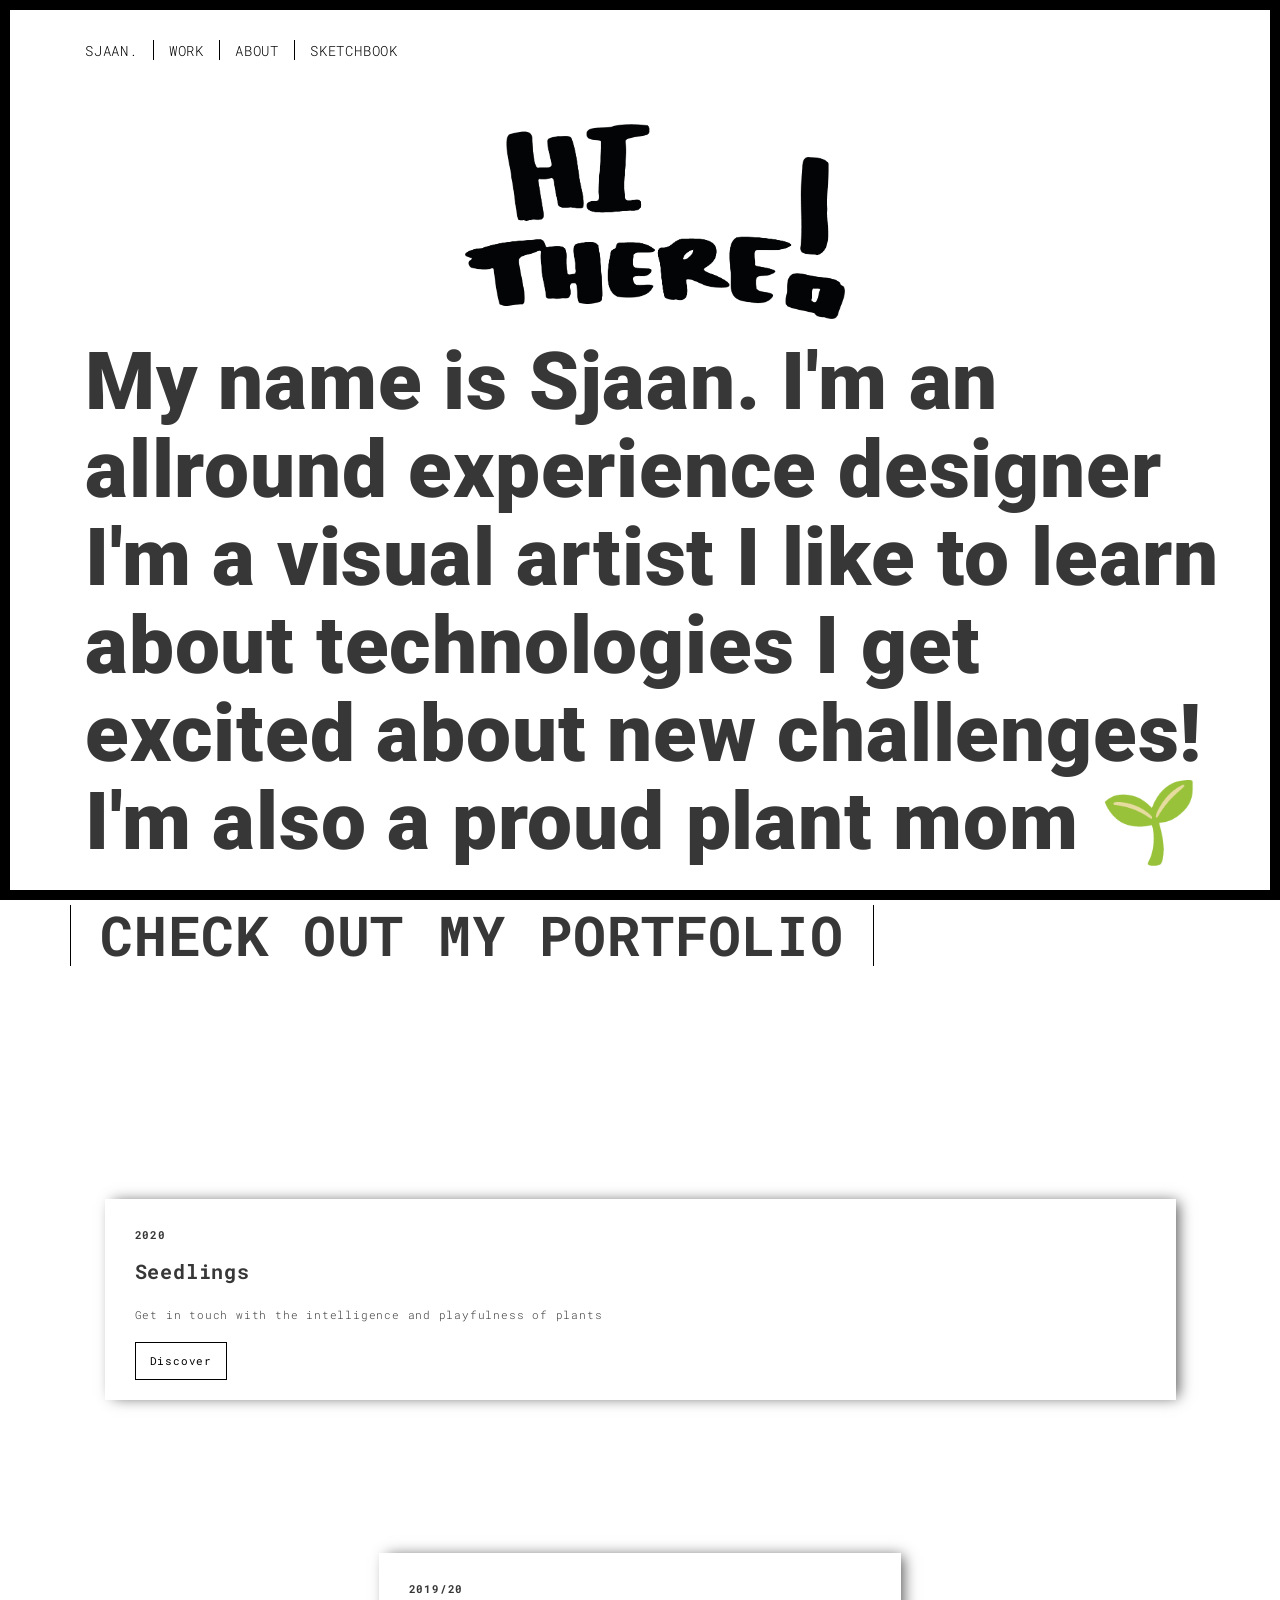
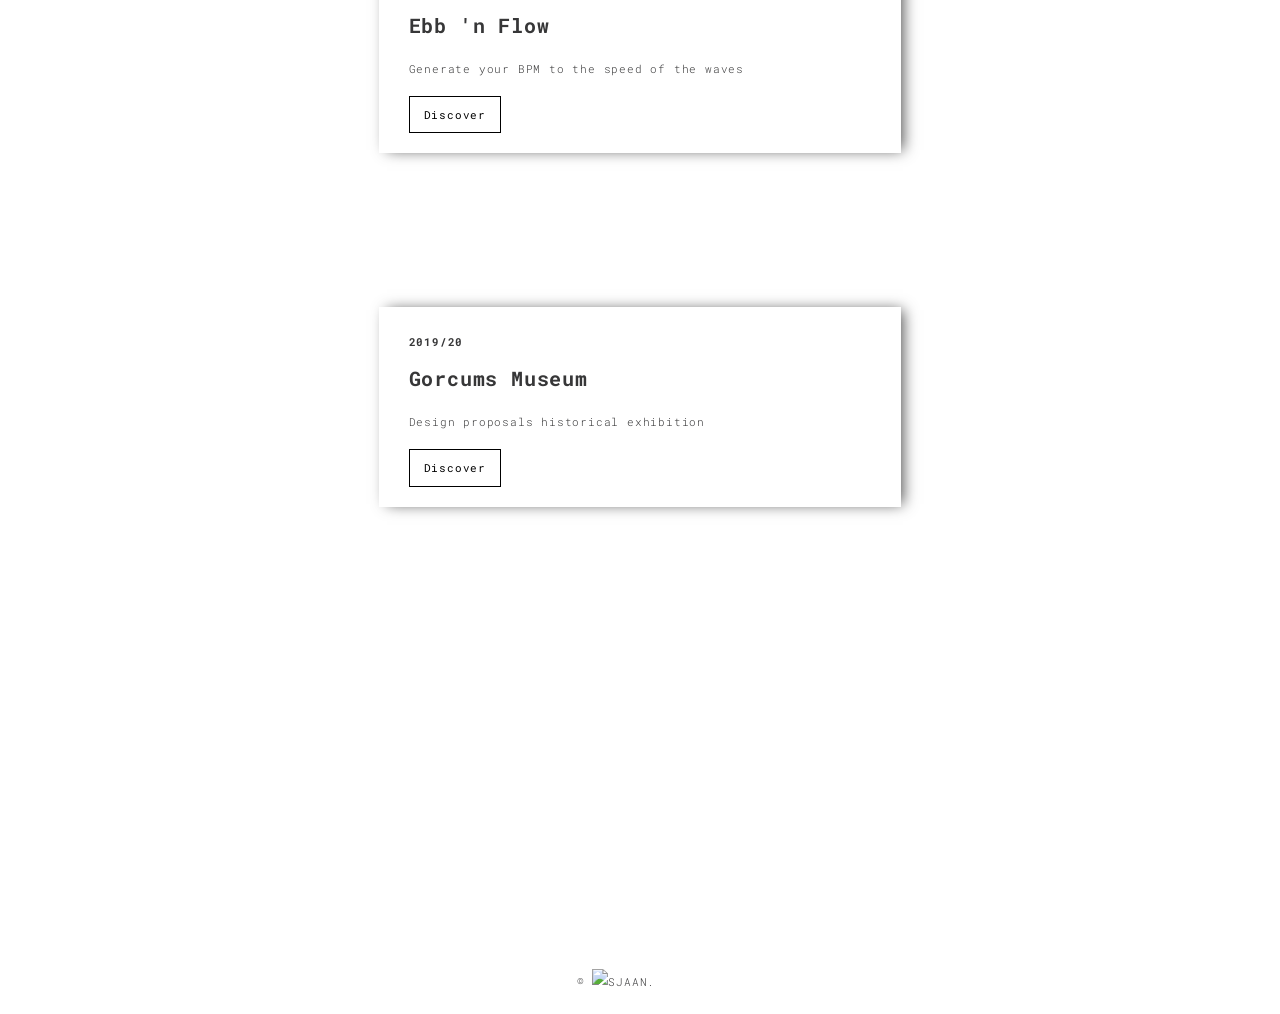
==== index.html @ c229ffd6 "commit summary" ====
<!--HI THERE!-->

<!DOCTYPE html>
<html lang="en">

<head>
  <meta charset="UTF-8">
  <meta title="SJAAN. - Digital experience design">
  <meta name="description" content="SJAAN. Digital experience designer.">
  <meta name="viewport" content="width=device-width, initial-scale=1.0">
  <meta name="google" content="notranslate" />
  <meta name="msapplication-tap-highlight" content="no">
  
  <!--FV ICON-->
  <link rel="apple-touch-icon" sizes="114x114" href="./assets/img/favicon.png">
  <link href="./assets/img/favicon.png" rel="icon">

  
  <title>&rarr; SJAAN.</title>   

  <!--CSS-->
  <link href="./css/main.css" rel="stylesheet">
  <link href="./css/xmodel.css" rel="stylesheet">

  <!-- js --> 
  <script src="./js/build/custom-element-polyfill.min.js"></script>
  <script src="./js/build/three.min.js"></script>
  <script src="./js/jsm/loaders/three-gltf-loader.min.js"></script>
  <script src="./js/build/model-element.min.js"></script>
</head>

<body>

<!--(B)ORDERRR -->
<div id="site-border-left"></div>
<div id="site-border-right"></div>
<div id="site-border-top"></div>
<div id="site-border-bottom"></div>
<!-- BORDER END -->


  <header>
    <!--NAVI-->
    <nav class="navbar navbar-fixed-top navbar-default">
      <div class="container">
          <!-- NAVBAR button collapsed voor mobile-->
          <button type="button" class="navbar-toggle collapsed" data-toggle="collapse" data-target="#navbar-collapse" aria-expanded="false">
            <span class="sr-only">Toggle navigation</span>
            <span class="icon-bar"></span>
            <span class="icon-bar"></span>
            <span class="icon-bar"></span>
            <span class="icon-bar"></span>
          </button>

        <div class="collapse navbar-collapse" id="navbar-collapse">          
          <ul class="nav navbar-nav">
            <!--LOGO/ INDEX-->
            <li><a href="./index.html" title="Home">SJAAN.</a></li>
            <!--PORTFOLIO-->
            <li><a href="./sjaansportfolio.html" title="Sjaans porfolio">WORK</a></li>
            <!--ABOUT-->
            <li><a href="./aboutsjaan.html" title="About Sjaan">ABOUT</a></li>
            <!--SKETCHBOOK-->
            <li><a href="./sjaanssketchbook.html" title="Sketchbook">SKETCHBOOK</a></li>
          </ul>
        </div> 
      </div>
    </nav>
  </header>

    <!-- hero container intro -->
  
      <div class="container">
        <div class="row">
          <div class="col-sm-12">
            <div class="text-content">
              <div class="container" style="padding-top:10%;">
                <!-- IMAGE HEADER -->
                <div class="col-centered col-xs-4">
                  <div class="row">
                    <img src="./assets/img/HiThere.png" title="Hi There!" class="img-responsive">
                  </div>
                </div>
                <!-- END IMAGE HEADER -->
                
                <!-- xmodel -->
                <div class="test">
                  <div class="model">
                      <div class="model-wrap" style="animation: 20s spin-xz ease-in infinite">
                          <x-model src="./assets/models/sjaan_model.glb" style="animation: 20s spin-xz ease-in infinite "></x-model>
                      </div>
                  </div>
                </div>
                <!--Einde xmodel-->
              </div>
            </div>
          </div>
        </div>
      </div>
    

  <!-- TEXT ANIMATION-->
  <div class="hero-full-container-2 background-image-container black-text-container">
    <div class="container">
      <div class="row">
        <div class="col-sm-12">
          <div class="text-content">
            <div class="container">
              <h1 class="text-size">
                <span id="typed-strings" class="screen-size">
                  <span>My name is Sjaan. </span>
                  <span>I'm an allround experience designer </span>
                  <span>I'm a visual artist </span>
                  <span>I like to learn about technologies </span>
                  <span>I get excited about new challenges! </span>
                  <span>I'm also a proud plant mom &#127793; </span>
                </span>
                <span id="typed"></span>
              </h1>
            </div>
          </div>
        </div>
      </div>
    </div>
  </div>
  <!--END TXT ANIMATION-->

  <!-- TEXT -->
  <div class="container">
    <div class="row">
      <div class="col-sm-12 col-centered">
        <h2 style="font-size: 5em;">
            CHECK OUT MY PORTFOLIO
        </h2>
    </div>
  </div>
  </div>
  <!-- END TEXT -->
  
  <!-- PREVIEW WORKS -->
  <div class="section-container">
      <div class="carousel-inner">
        <div class="item active">
            <div class="row">

              <!-- SEEDLINGS -->
              <div class="col-lg-12 col-centered" >
                <div>
                <a href="./Seedlings.html" class="black-image-project-hover">
                     <!-- VIDEO -->
                     <video class="img-responsive" autoplay loop muted>
                      <source src="./assets/work/Seedlings/blooms.webm" type="video/webm">
                    </video>
                  
                  <!--<img src="./assets/work/Seedlings/blooms_1.gif" alt="Image" class="img-responsive">-->
                </a>
                </div>
                <div class="card-container-dropshadow">
                  <h4>2020</h4>
                  <h3>Seedlings</h3>
                  <p>Get in touch with the intelligence and playfulness of plants</p>
                  <a href="./Seedlings.html" class="btn btn-default">Discover</a>
                </div>
              </div> 

              <!--Ebb n flow -->
              <div class="col-sm-6 col-centered">
                <a href="./EbbnFlow.html" class="black-image-project-hover">
                    <!-- VIDEO -->
                    <video alt="Image" class="img-responsive" autoplay loop muted>
                      <source src="./assets/work/Ebb 'n Flow /Waveslogootje_3.webm" type="video/webm">
                    
                      :'(
                    </video> 
                  
                  <!--<img src="./assets/work/Ebb 'n Flow /Waveslogootje_3_1.gif" alt="Image" class="img-responsive">-->
                </a>
                <div class="card-container-dropshadow">
                  <h4>2019/20</h4>
                  <h3>Ebb 'n Flow</h3>
                  <p>Generate your BPM to the speed of the waves</p>
                  <a href="./EbbnFlow.html" class="btn btn-default">Discover</a>
                </div>      
              </div>


              <!-- Gorcums museum -->
              <div class="col-sm-6 col-centered">
                <a href="./Gorcums Museum.html" class="black-image-project-hover">
                  <!-- VIDEO -->
                  <video class="img-responsive" autoplay loop muted>
                    <source src="./assets/work/Gorcums museum /GB-_1 kopie.webm" type="video/webm">
                  
                    :'(
                  </video> 
                  
                 <!-- <img src="./assets/work/Gorcums museum /museum animatie.gif" alt="Image" class="img-responsive">-->
                </a>
                <div class="card-container-dropshadow">
                  <h4>2019/20</h4>
                  <h3>Gorcums Museum</h3>
                  <p>Design proposals historical exhibition</p>
                  <a href="./Gorcums Museum.html" class="btn btn-default">Discover</a>
                </div>
              </div>



            </div>
            </div>
      </div>
  </div>
  <!---->

<!-- XMODEL ->
<div class="container">

    <div class="col-centered">
      <div class="test--2">
      
        <x-model class="model model--medium" src="./models/atom arraytje.glb" style="animation: 5s spin-x linear infinite">
        </x-model>
        
    </div>
    </div>
  
</div>
 END XMODEL-->

  <!-- XMODEL -->
  <div class="hero-full-container-2 background-image-container black-text-container">
    <div class="container">
      <div class="row">
        <div class="col-sm-12">
          <div class="text-content">
            <div class="container">
              <x-model class="model model--medium" src="./models/atom arraytje.glb" style="animation: 5s spin-x linear infinite">
              </x-model>
            </div>
          </div>
        </div>
      </div>
    </div>
  </div>
  <!--END XMODEL -->


<!--FOOTR-->
<footer class="text-center" style="padding-top: 7vh;">
  
    <div class="footerSection">
      <div id="footerImage">©
        <img width="15%" src="./assets/images/SJAAN02.png" title="SJAAN.">
        <video class="video-footer-xs" id="vid" muted loop autoplay>
          <source src="./assets/vids/kielekiele_kl_Footer.webm" type="video/webm">
        </video> 
      </div>
    </div>
    

  
</footer>
<!-- END FOOTER-->

<!-- ADDITIONAL SCRIPTS -->    
  <!--txt animation script-->
    <script>
      document.addEventListener("DOMContentLoaded", function (event) {
        type();
        movingBackgroundImage();
      });
    </script>
  <!---->

  <!-- Video Autoplay on any browser script-->
    <script>
      document.getElementById('vid').play();
    </script>
  <!---->

  </body>
</html>
---- css/main.css ----
@import url(https://fonts.googleapis.com/css?family=Roboto:900|Roboto+Mono:300,400,700);
@import url(https://maxcdn.bootstrapcdn.com/font-awesome/4.7.0/css/font-awesome.min.css);

/*!
 * Bootstrap v3.3.7 (http://getbootstrap.com)
 * Copyright 2011-2016 Twitter, Inc.
 * Licensed under MIT (https://github.com/twbs/bootstrap/blob/master/LICENSE)
 */


/*! normalize.css v3.0.3 | MIT License | github.com/necolas/normalize.css */

html {
	font-family: sans-serif;
	-ms-text-size-adjust: 100%;
	-webkit-text-size-adjust: 100%;
	cursor: auto;
}

body {
	margin: 0;
	-webkit-tap-highlight-color: rgba(0,0,0,0);
}

article,
aside,
details,
figcaption,
figure,
footer,
header,
hgroup,
main,
menu,
nav,
section,
summary {
	display: block
}

audio,
canvas,
progress,
video {

    display: inline-block;
    margin:0;
    padding:0;    
    font-size: 0;
}

audio:not([controls]) {
	display: none;
	height: 0
}

[hidden],
template {
	display: none
}

a {
	background-color: transparent
}

a:active,
a:hover {
	outline: 0
}

abbr[title] {
	border-bottom: 1px dotted
}

b,
strong {
	font-weight: 700
}

dfn {
	font-style: italic
}

h1 {
	font-size: 2em;
	margin: .67em 0
}

mark {
	background: #ff0;
	color: #000
}

small {
	font-size: 80%
}

sub,
sup {
	font-size: 75%;
	line-height: 0;
	position: relative;
	vertical-align: baseline
}

sup {
	top: -.5em
}

sub {
	bottom: -.25em
}

img {
	border: 0
}

svg:not(:root) {
	overflow: hidden
}

figure {
	margin: 1em 40px
}

hr {
	box-sizing: content-box;
	height: 0
}

pre {
	overflow: auto
}

code,
kbd,
pre,
samp {
	font-family: monospace, monospace;
	font-size: 1em
}

button,
input,
optgroup,
select,
textarea {
	color: inherit;
	font: inherit;
	margin: 0
}

button {
	overflow: visible
}

button,
select {
	text-transform: none
}

button,
html input[type="button"],
input[type="reset"],
input[type="submit"] {
	-webkit-appearance: button;
	appearance: button;
	cursor: pointer;
}

button[disabled],
html input[disabled] {
	cursor: pointer;
}

button::-moz-focus-inner,
input::-moz-focus-inner {
	border: 0;
	padding: 0
}

input {
	line-height: normal
}

input[type=checkbox],
input[type=radio] {
	box-sizing: border-box;
	padding: 0
}

input[type=number]::-webkit-inner-spin-button,
input[type=number]::-webkit-outer-spin-button {
	height: auto
}

input[type=search] {
	-webkit-appearance: textfield;
	appearance: button;
	box-sizing: content-box
}

input[type=search]::-webkit-search-cancel-button,
input[type=search]::-webkit-search-decoration {
	-webkit-appearance: none
}

fieldset {
	border: 1px solid silver;
	margin: 0 2px;
	padding: .35em .625em .75em
}

textarea {
	overflow: auto
}

optgroup {
	font-weight: 700
}

table {
	border-collapse: collapse;
	border-spacing: 0
}

td,
th {
	padding: 0
}


/*! Source: https://github.com/h5bp/html5-boilerplate/blob/master/src/css/main.css */

@media print {
	*,
	:after,
	:before {
		background: transparent!important;
		color: #000!important;
		box-shadow: none!important;
		text-shadow: none!important
	}
	a,
	a:visited {
		text-decoration: underline
	}
	a[href]:after {
		content: " (" attr(href) ")"
	}
	abbr[title]:after {
		content: " (" attr(title) ")"
	}
	a[href^="#"]:after,
	a[href^="javascript:"]:after {
		content: ""
	}
	blockquote,
	pre {
		border: 1px solid #999;
		page-break-inside: avoid
	}
	thead {
		display: table-header-group
	}
	img,
	tr {
		page-break-inside: avoid
	}
	img {
		max-width: 100%!important
	}
	h2,
	h3,
	p {
		orphans: 3;
		widows: 3;
	}
	h2,
	h3 {
		page-break-after: avoid;
	}
	.navbar {
		display: none
	}
	.btn>.caret,
	.dropup>.btn>.caret {
		border-top-color: #000!important
	}
	.label {
		border: 1px solid #000
	}
	.table {
		border-collapse: collapse!important
	}
	.table td,
	.table th {
		background-color: #fff!important
	}
	.table-bordered td,
	.table-bordered th {
		border: 1px solid #ddd!important
	}
}

*,
:after,
:before {
	-webkit-box-sizing: border-box;
	-moz-box-sizing: border-box;
	box-sizing: border-box
}

html {
	font-size: 10px;
	-webkit-tap-highlight-color: transparent
}

body {
	font-family: Roboto Mono, Helvetica, Arial, sans-serif;
	font-size: 11px;
	line-height: 1.78;
	color: #373738;
	background-color: #fff;
}

button,
input,
select,
textarea {
	font-family: inherit;
	font-size: inherit;
	line-height: inherit
}

a {
	color: #001aff;
	text-decoration: none
}

a:focus,
a:hover {
	color: #0012b3;
	text-decoration: underline
}

a:focus {
	outline: 5px auto -webkit-focus-ring-color;
	outline-offset: -2px
}

figure {
	margin: 0
}

img {
	vertical-align: middle
}

.img-responsive {
	display: block;
	max-width: 100%;
	height: auto
}

.img-rounded {
	border-radius: 0
}

.img-thumbnail {
	padding: 4px;
	line-height: 1.78;
	background-color: #fff;
	border: 1px solid #ddd;
	border-radius: 0;
	-webkit-transition: all .2s ease-in-out;
	-o-transition: all .2s ease-in-out;
	transition: all .2s ease-in-out;
	display: inline-block;
	max-width: 100%;
	height: auto
}

.img-circle {
	border-radius: 50%
}

hr {
	margin-top: 19px;
	margin-bottom: 19px;
	border: 0;
	border-top: 1px solid #eee
}

.sr-only {
	position: absolute;
	width: 1px;
	height: 1px;
	margin: -1px;
	padding: 0;
	overflow: hidden;
	clip: rect(0, 0, 0, 0);
	border: 0
}

.sr-only-focusable:active,
.sr-only-focusable:focus {
	position: static;
	width: auto;
	height: auto;
	margin: 0;
	overflow: visible;
	clip: auto
}

[role=button] {
	cursor: pointer;
}

.h1,
.h2,
.h3,
.h4,
.h5,
.h6,
h1,
h2,
h3,
h4,
h5,
h6 {
	font-family: Roboto Mono, Helvetica, Arial, sans-serif;
	font-weight: 700;
	line-height: 1.1;
	color: #373738
}

.h1 .small,
.h1 small,
.h2 .small,
.h2 small,
.h3 .small,
.h3 small,
.h4 .small,
.h4 small,
.h5 .small,
.h5 small,
.h6 .small,
.h6 small,
h1 .small,
h1 small,
h2 .small,
h2 small,
h3 .small,
h3 small,
h4 .small,
h4 small,
h5 .small,
h5 small,
h6 .small,
h6 small {
	font-weight: 400;
	line-height: 1;
	color: #777
}

.h1,
.h2,
.h3,
h1,
h2,
h3 {
	margin-top: 19px;
	margin-bottom: 9.5px
}

.h1 .small,
.h1 small,
.h2 .small,
.h2 small,
.h3 .small,
.h3 small,
h1 .small,
h1 small,
h2 .small,
h2 small,
h3 .small,
h3 small {
	font-size: 65%
}

.h4,
.h5,
.h6,
h4,
h5,
h6 {
	margin-top: 9.5px;
	margin-bottom: 9.5px
}

.h4 .small,
.h4 small,
.h5 .small,
.h5 small,
.h6 .small,
.h6 small,
h4 .small,
h4 small,
h5 .small,
h5 small,
h6 .small,
h6 small {
	font-size: 75%
}

.h1,
.text-size {
	font-size: 80px
	
}

@media screen and (min-width: 601px) {
	.text-size {
	  font-size: 80px;
	}
  }
  
@media screen and (max-width: 600px) {
	.text-size{
	  font-size: 40px;
	}
  }

.h2,
h2 {
	font-size: 30px
}

.h3,
h3 {
	font-size: 20px
}

.h4,
.h5,
h4,
h5 {
	font-size: 11px
}

.h6,
h6 {
	font-size: 10px
}

p {
	margin: 0 0 9.5px
}

.lead {
	margin-bottom: 19px;
	font-size: 12px;
	font-weight: 300;
	line-height: 1.4
}

@media (min-width:768px) {
	.lead {
		font-size: 16.5px
	}
}

.small,
small {
	font-size: 90%
}

.mark,
mark {
	background-color: #fcf8e3;
	padding: .2em
}

.text-left {
	text-align: left
}

.text-right {
	text-align: right
}

.text-center {
	text-align: center
}

.text-justify {
	text-align: justify
}

.text-nowrap {
	white-space: nowrap
}

.text-lowercase {
	text-transform: lowercase
}

.initialism,
.text-uppercase {
	text-transform: uppercase
}

.text-capitalize {
	text-transform: capitalize
}

.text-muted {
	color: #777
}

.text-primary {
	color: #001aff
}

a.text-primary:focus,
a.text-primary:hover {
	color: #0015cc
}

.text-success {
	color: #fff
}

a.text-success:focus,
a.text-success:hover {
	color: #e6e6e6
}

.text-info {
	color: #31708f
}

a.text-info:focus,
a.text-info:hover {
	color: #245269
}

.text-warning {
	color: #8a6d3b
}

a.text-warning:focus,
a.text-warning:hover {
	color: #66512c
}

.text-danger {
	color: #fff
}

a.text-danger:focus,
a.text-danger:hover {
	color: #e6e6e6
}

.bg-primary {
	color: #fff;
	background-color: #001aff
}

a.bg-primary:focus,
a.bg-primary:hover {
	background-color: #0015cc
}

.bg-success,
a.bg-success:focus,
a.bg-success:hover {
	background-color: #000
}

.bg-info {
	background-color: #d9edf7
}

a.bg-info:focus,
a.bg-info:hover {
	background-color: #afd9ee
}

.bg-warning {
	background-color: #fcf8e3
}

a.bg-warning:focus,
a.bg-warning:hover {
	background-color: #f7ecb5
}

.bg-danger {
	background-color: red
}

a.bg-danger:focus,
a.bg-danger:hover {
	background-color: #c00
}

.page-header {
	padding-bottom: 8.5px;
	margin: 38px 0 19px;
	border-bottom: 1px solid #eee
}

ol,
ul {
	margin-top: 0;
	margin-bottom: 9.5px
}

ol ol,
ol ul,
ul ol,
ul ul {
	margin-bottom: 0
}

.list-inline,
.list-unstyled {
	padding-left: 0;
	list-style: none
}

.list-inline {
	margin-left: -5px
}

.list-inline>li {
	display: inline-block;
	padding-left: 5px;
	padding-right: 5px
}

dl {
	margin-top: 0;
	margin-bottom: 19px
}

dd,
dt {
	line-height: 1.78
}

dt {
	font-weight: 700
}

dd {
	margin-left: 0
}

.dl-horizontal dd:after,
.dl-horizontal dd:before {
	content: " ";
	display: table
}

.dl-horizontal dd:after {
	clear: both
}

@media (min-width:768px) {
	.dl-horizontal dt {
		float: left;
		width: 160px;
		clear: left;
		text-align: right;
		overflow: hidden;
		text-overflow: ellipsis;
		white-space: nowrap
	}
	.dl-horizontal dd {
		margin-left: 180px
	}
}

abbr[data-original-title],
abbr[title] {
	cursor: help;
	border-bottom: 1px dotted #777
}

.initialism {
	font-size: 90%
}

blockquote {
	padding: 9.5px 19px;
	margin: 0 0 19px;
	font-size: 13.75px;
	border-left: 5px solid #eee
}

blockquote ol:last-child,
blockquote p:last-child,
blockquote ul:last-child {
	margin-bottom: 0
}

blockquote .small,
blockquote footer,
blockquote small {
	display: block;
	font-size: 80%;
	line-height: 1.78;
	color: #777
}

blockquote .small:before,
blockquote footer:before,
blockquote small:before {
	content: "\2014   \A0"
}

.blockquote-reverse,
blockquote.pull-right {
	padding-right: 15px;
	padding-left: 0;
	border-right: 5px solid #eee;
	border-left: 0;
	text-align: right
}

.blockquote-reverse .small:before,
.blockquote-reverse footer:before,
.blockquote-reverse small:before,
blockquote.pull-right .small:before,
blockquote.pull-right footer:before,
blockquote.pull-right small:before {
	content: ""
}

.blockquote-reverse .small:after,
.blockquote-reverse footer:after,
.blockquote-reverse small:after,
blockquote.pull-right .small:after,
blockquote.pull-right footer:after,
blockquote.pull-right small:after {
	content: "\A0   \2014"
}

address {
	margin-bottom: 19px;
	font-style: normal;
	line-height: 1.78
}

code,
kbd,
pre,
samp {
	font-family: Menlo, Monaco, Consolas, Courier New, monospace
}

code {
	color: #c7254e;
	background-color: #f9f2f4
}

code,
kbd {
	padding: 2px 4px;
	font-size: 90%;
	border-radius: 0
}

kbd {
	color: #fff;
	background-color: #333;
	box-shadow: inset 0 -1px 0 rgba(0, 0, 0, .25)
}

kbd kbd {
	padding: 0;
	font-size: 100%;
	font-weight: 700;
	box-shadow: none
}

pre {
	display: block;
	padding: 9px;
	margin: 0 0 9.5px;
	font-size: 10px;
	line-height: 1.78;
	word-break: break-all;
	word-wrap: break-word;
	color: #333;
	background-color: #f5f5f5;
	border: 1px solid #ccc;
	border-radius: 0
}

pre code {
	padding: 0;
	font-size: inherit;
	color: inherit;
	white-space: pre-wrap;
	background-color: transparent;
	border-radius: 0
}

.pre-scrollable {
	max-height: 340px;
	overflow-y: scroll
}

.container {
	margin-right: auto;
	margin-left: auto;
	padding-left: 15px;
	padding-right: 15px
}

.container:after,
.container:before {
	content: " ";
	display: table
}

.container:after {
	clear: both
}

@media (min-width:768px) {
	.container {
		width: 750px
	}
}

@media (min-width:992px) {
	.container {
		width: 970px
	}
}

@media (min-width:1200px) {
	.container {
		width: 1170px
	}
}

.container-fluid {
	margin-right: auto;
	margin-left: auto;
	padding-left: 15px;
	padding-right: 15px
}

.container-fluid:after,
.container-fluid:before {
	content: " ";
	display: table
}

.container-fluid:after {
	clear: both
}

.row {
	margin-left: -15px;
	margin-right: -15px
}

.row:after,
.row:before {
	content: " ";
	display: table
}

.row:after {
	clear: both
}

.col-lg-1,
.col-lg-2,
.col-lg-3,
.col-lg-4,
.col-lg-5,
.col-lg-6,
.col-lg-7,
.col-lg-8,
.col-lg-9,
.col-lg-10,
.col-lg-11,
.col-lg-12,
.col-md-1,
.col-md-2,
.col-md-3,
.col-md-4,
.col-md-5,
.col-md-6,
.col-md-7,
.col-md-8,
.col-md-9,
.col-md-10,
.col-md-11,
.col-md-12,
.col-sm-1,
.col-sm-2,
.col-sm-3,
.col-sm-4,
.col-sm-5,
.col-sm-6,
.col-sm-7,
.col-sm-8,
.col-sm-9,
.col-sm-10,
.col-sm-11,
.col-sm-12,
.col-xs-1,
.col-xs-2,
.col-xs-3,
.col-xs-4,
.col-xs-5,
.col-xs-6,
.col-xs-7,
.col-xs-8,
.col-xs-9,
.col-xs-10,
.col-xs-11,
.col-xs-12 {
	position: relative;
	min-height: 1px;
	padding-left: 15px;
	padding-right: 15px
}

.col-xs-1,
.col-xs-2,
.col-xs-3,
.col-xs-4,
.col-xs-5,
.col-xs-6,
.col-xs-7,
.col-xs-8,
.col-xs-9,
.col-xs-10,
.col-xs-11,
.col-xs-12 {
	float: left
}

.col-xs-1 {
	width: 8.33333%
}

.col-xs-2 {
	width: 16.66667%
}

.col-xs-3 {
	width: 25%
}

.col-xs-4 {
	width: 33.33333%
}

.col-xs-5 {
	width: 41.66667%
}

.col-xs-6 {
	width: 50%
}

.col-xs-7 {
	width: 58.33333%
}

.col-xs-8 {
	width: 66.66667%
}

.col-xs-9 {
	width: 75%
}

.col-xs-10 {
	width: 83.33333%
}

.col-xs-11 {
	width: 91.66667%
}

.col-xs-12 {
	width: 100%
}

.col-xs-pull-0 {
	right: auto
}

.col-xs-pull-1 {
	right: 8.33333%
}

.col-xs-pull-2 {
	right: 16.66667%
}

.col-xs-pull-3 {
	right: 25%
}

.col-xs-pull-4 {
	right: 33.33333%
}

.col-xs-pull-5 {
	right: 41.66667%
}

.col-xs-pull-6 {
	right: 50%
}

.col-xs-pull-7 {
	right: 58.33333%
}

.col-xs-pull-8 {
	right: 66.66667%
}

.col-xs-pull-9 {
	right: 75%
}

.col-xs-pull-10 {
	right: 83.33333%
}

.col-xs-pull-11 {
	right: 91.66667%
}

.col-xs-pull-12 {
	right: 100%
}

.col-xs-push-0 {
	left: auto
}

.col-xs-push-1 {
	left: 8.33333%
}

.col-xs-push-2 {
	left: 16.66667%
}

.col-xs-push-3 {
	left: 25%
}

.col-xs-push-4 {
	left: 33.33333%
}

.col-xs-push-5 {
	left: 41.66667%
}

.col-xs-push-6 {
	left: 50%
}

.col-xs-push-7 {
	left: 58.33333%
}

.col-xs-push-8 {
	left: 66.66667%
}

.col-xs-push-9 {
	left: 75%
}

.col-xs-push-10 {
	left: 83.33333%
}

.col-xs-push-11 {
	left: 91.66667%
}

.col-xs-push-12 {
	left: 100%
}

.col-xs-offset-0 {
	margin-left: 0
}

.col-xs-offset-1 {
	margin-left: 8.33333%
}

.col-xs-offset-2 {
	margin-left: 16.66667%
}

.col-xs-offset-3 {
	margin-left: 25%
}

.col-xs-offset-4 {
	margin-left: 33.33333%
}

.col-xs-offset-5 {
	margin-left: 41.66667%
}

.col-xs-offset-6 {
	margin-left: 50%
}

.col-xs-offset-7 {
	margin-left: 58.33333%
}

.col-xs-offset-8 {
	margin-left: 66.66667%
}

.col-xs-offset-9 {
	margin-left: 75%
}

.col-xs-offset-10 {
	margin-left: 83.33333%
}

.col-xs-offset-11 {
	margin-left: 91.66667%
}

.col-xs-offset-12 {
	margin-left: 100%
}

@media (min-width:768px) {
	.col-sm-1,
	.col-sm-2,
	.col-sm-3,
	.col-sm-4,
	.col-sm-5,
	.col-sm-6,
	.col-sm-7,
	.col-sm-8,
	.col-sm-9,
	.col-sm-10,
	.col-sm-11,
	.col-sm-12 {
		float: left
	}
	.col-sm-1 {
		width: 8.33333%
	}
	.col-sm-2 {
		width: 16.66667%
	}
	.col-sm-3 {
		width: 25%
	}
	.col-sm-4 {
		width: 33.33333%; 
	

		
	}
	.col-sm-5 {
		width: 41.66667%
	}
	.col-sm-6 {
		width: 50%
	}
	.col-sm-7 {
		width: 58.33333%
	}
	.col-sm-8 {
		width: 66.66667%
	}
	.col-sm-9 {
		width: 75%
	}
	.col-sm-10 {
		width: 83.33333%
	}
	.col-sm-11 {
		width: 91.66667%
	}
	.col-sm-12 {
		width: 100%
	}
	.col-sm-pull-0 {
		right: auto
	}
	.col-sm-pull-1 {
		right: 8.33333%
	}
	.col-sm-pull-2 {
		right: 16.66667%
	}
	.col-sm-pull-3 {
		right: 25%
	}
	.col-sm-pull-4 {
		right: 33.33333%
	}
	.col-sm-pull-5 {
		right: 41.66667%
	}
	.col-sm-pull-6 {
		right: 50%
	}
	.col-sm-pull-7 {
		right: 58.33333%
	}
	.col-sm-pull-8 {
		right: 66.66667%
	}
	.col-sm-pull-9 {
		right: 75%
	}
	.col-sm-pull-10 {
		right: 83.33333%
	}
	.col-sm-pull-11 {
		right: 91.66667%
	}
	.col-sm-pull-12 {
		right: 100%
	}
	.col-sm-push-0 {
		left: auto
	}
	.col-sm-push-1 {
		left: 8.33333%
	}
	.col-sm-push-2 {
		left: 16.66667%
	}
	.col-sm-push-3 {
		left: 25%
	}
	.col-sm-push-4 {
		left: 33.33333%
	}
	.col-sm-push-5 {
		left: 41.66667%
	}
	.col-sm-push-6 {
		left: 50%
	}
	.col-sm-push-7 {
		left: 58.33333%
	}
	.col-sm-push-8 {
		left: 66.66667%
	}
	.col-sm-push-9 {
		left: 75%
	}
	.col-sm-push-10 {
		left: 83.33333%
	}
	.col-sm-push-11 {
		left: 91.66667%
	}
	.col-sm-push-12 {
		left: 100%
	}
	.col-sm-offset-0 {
		margin-left: 0
	}
	.col-sm-offset-1 {
		margin-left: 8.33333%
	}
	.col-sm-offset-2 {
		margin-left: 16.66667%
	}
	.col-sm-offset-3 {
		margin-left: 25%
	}
	.col-sm-offset-4 {
		margin-left: 33.33333%
	}
	.col-sm-offset-5 {
		margin-left: 41.66667%
	}
	.col-sm-offset-6 {
		margin-left: 50%
	}
	.col-sm-offset-7 {
		margin-left: 58.33333%
	}
	.col-sm-offset-8 {
		margin-left: 66.66667%
	}
	.col-sm-offset-9 {
		margin-left: 75%
	}
	.col-sm-offset-10 {
		margin-left: 83.33333%
	}
	.col-sm-offset-11 {
		margin-left: 91.66667%
	}
	.col-sm-offset-12 {
		margin-left: 100%
	}
}

@media (min-width:200px) {
	.col-md-1,
	.col-md-2,
	.col-md-3,
	.col-md-4,
	.col-md-5,
	.col-md-6,
	.col-md-7,
	.col-md-8,
	.col-md-9,
	.col-md-10,
	.col-md-11,
	.col-md-12 {
		float: left
	}
	.col-md-1 {
		width: 8.33333%
	}
	.col-md-2 {
		width: 16.66667%
	}
	.col-md-3 {
		width: 25%
	}
	.col-md-4 {
		width: 33.33333%
	}
	.col-md-5 {
		width: 41.66667%
	}
	.col-md-6 {
		width: 50%
	}
	.col-md-7 {
		width: 58.33333%
	}
	.col-md-8 {
		width: 66.66667%
	}
	.col-md-9 {
		width: 75%
	}
	.col-md-10 {
		width: 83.33333%
	}
	.col-md-11 {
		width: 91.66667%
	}
	.col-md-12 {
		width: 100%
	}
	.col-md-pull-0 {
		right: auto
	}
	.col-md-pull-1 {
		right: 8.33333%
	}
	.col-md-pull-2 {
		right: 16.66667%
	}
	.col-md-pull-3 {
		right: 25%
	}
	.col-md-pull-4 {
		right: 33.33333%
	}
	.col-md-pull-5 {
		right: 41.66667%
	}
	.col-md-pull-6 {
		right: 50%
	}
	.col-md-pull-7 {
		right: 58.33333%
	}
	.col-md-pull-8 {
		right: 66.66667%
	}
	.col-md-pull-9 {
		right: 75%
	}
	.col-md-pull-10 {
		right: 83.33333%
	}
	.col-md-pull-11 {
		right: 91.66667%
	}
	.col-md-pull-12 {
		right: 100%
	}
	.col-md-push-0 {
		left: auto
	}
	.col-md-push-1 {
		left: 8.33333%
	}
	.col-md-push-2 {
		left: 16.66667%
	}
	.col-md-push-3 {
		left: 25%
	}
	.col-md-push-4 {
		left: 33.33333%
	}
	.col-md-push-5 {
		left: 41.66667%
	}
	.col-md-push-6 {
		left: 50%
	}
	.col-md-push-7 {
		left: 58.33333%
	}
	.col-md-push-8 {
		left: 66.66667%
	}
	.col-md-push-9 {
		left: 75%
	}
	.col-md-push-10 {
		left: 83.33333%
	}
	.col-md-push-11 {
		left: 91.66667%
	}
	.col-md-push-12 {
		left: 100%
	}
	.col-md-offset-0 {
		margin-left: 0
	}
	.col-md-offset-1 {
		margin-left: 8.33333%
	}
	.col-md-offset-2 {
		margin-left: 16.66667%
	}
	.col-md-offset-3 {
		margin-left: 25%
	}
	.col-md-offset-4 {
		margin-left: 33.33333%
	}
	.col-md-offset-5 {
		margin-left: 41.66667%
	}
	.col-md-offset-6 {
		margin-left: 50%
	}
	.col-md-offset-7 {
		margin-left: 58.33333%
	}
	.col-md-offset-8 {
		margin-left: 66.66667%
	}
	.col-md-offset-9 {
		margin-left: 75%
	}
	.col-md-offset-10 {
		margin-left: 83.33333%
	}
	.col-md-offset-11 {
		margin-left: 91.66667%
	}
	.col-md-offset-12 {
		margin-left: 100%
	}
}

@media (min-width:1200px) {
	.col-lg-1,
	.col-lg-2,
	.col-lg-3,
	.col-lg-4,
	.col-lg-5,
	.col-lg-6,
	.col-lg-7,
	.col-lg-8,
	.col-lg-9,
	.col-lg-10,
	.col-lg-11,
	.col-lg-12 {
		float: left
	}
	.col-lg-1 {
		width: 8.33333%
	}
	.col-lg-2 {
		width: 16.66667%
	}
	.col-lg-3 {
		width: 25%
	}
	.col-lg-4 {
		width: 33.33333%
	}
	.col-lg-5 {
		width: 41.66667%
	}
	.col-lg-6 {
		width: 50%
	}
	.col-lg-7 {
		width: 58.33333%
	}
	.col-lg-8 {
		width: 66.66667%
	}
	.col-lg-9 {
		width: 75%
	}
	.col-lg-10 {
		width: 83.33333%
	}
	.col-lg-11 {
		width: 91.66667%
	}
	.col-lg-12 {
		width: 100%
	}
	.col-lg-pull-0 {
		right: auto
	}
	.col-lg-pull-1 {
		right: 8.33333%
	}
	.col-lg-pull-2 {
		right: 16.66667%
	}
	.col-lg-pull-3 {
		right: 25%
	}
	.col-lg-pull-4 {
		right: 33.33333%
	}
	.col-lg-pull-5 {
		right: 41.66667%
	}
	.col-lg-pull-6 {
		right: 50%
	}
	.col-lg-pull-7 {
		right: 58.33333%
	}
	.col-lg-pull-8 {
		right: 66.66667%
	}
	.col-lg-pull-9 {
		right: 75%
	}
	.col-lg-pull-10 {
		right: 83.33333%
	}
	.col-lg-pull-11 {
		right: 91.66667%
	}
	.col-lg-pull-12 {
		right: 100%
	}
	.col-lg-push-0 {
		left: auto
	}
	.col-lg-push-1 {
		left: 8.33333%
	}
	.col-lg-push-2 {
		left: 16.66667%
	}
	.col-lg-push-3 {
		left: 25%
	}
	.col-lg-push-4 {
		left: 33.33333%
	}
	.col-lg-push-5 {
		left: 41.66667%
	}
	.col-lg-push-6 {
		left: 50%
	}
	.col-lg-push-7 {
		left: 58.33333%
	}
	.col-lg-push-8 {
		left: 66.66667%
	}
	.col-lg-push-9 {
		left: 75%
	}
	.col-lg-push-10 {
		left: 83.33333%
	}
	.col-lg-push-11 {
		left: 91.66667%
	}
	.col-lg-push-12 {
		left: 100%
	}
	.col-lg-offset-0 {
		margin-left: 0
	}
	.col-lg-offset-1 {
		margin-left: 8.33333%
	}
	.col-lg-offset-2 {
		margin-left: 16.66667%
	}
	.col-lg-offset-3 {
		margin-left: 25%
	}
	.col-lg-offset-4 {
		margin-left: 33.33333%
	}
	.col-lg-offset-5 {
		margin-left: 41.66667%
	}
	.col-lg-offset-6 {
		margin-left: 50%
	}
	.col-lg-offset-7 {
		margin-left: 58.33333%
	}
	.col-lg-offset-8 {
		margin-left: 66.66667%
	}
	.col-lg-offset-9 {
		margin-left: 75%
	}
	.col-lg-offset-10 {
		margin-left: 83.33333%
	}
	.col-lg-offset-11 {
		margin-left: 91.66667%
	}
	.col-lg-offset-12 {
		margin-left: 100%
	}

}

.col-centered{
	float: none;
	margin: 0 auto;
	}
	
table {
	background-color: transparent
}

caption {
	padding-top: 8px;
	padding-bottom: 8px;
	color: #777
}

caption,
th {
	text-align: left
}

.table {
	width: 100%;
	max-width: 100%;
	margin-bottom: 19px
}

.table>tbody>tr>td,
.table>tbody>tr>th,
.table>tfoot>tr>td,
.table>tfoot>tr>th,
.table>thead>tr>td,
.table>thead>tr>th {
	padding: 8px;
	line-height: 1.78;
	vertical-align: top;
	border-top: 1px solid #ddd
}

.table>thead>tr>th {
	vertical-align: bottom;
	border-bottom: 2px solid #ddd
}

.table>caption+thead>tr:first-child>td,
.table>caption+thead>tr:first-child>th,
.table>colgroup+thead>tr:first-child>td,
.table>colgroup+thead>tr:first-child>th,
.table>thead:first-child>tr:first-child>td,
.table>thead:first-child>tr:first-child>th {
	border-top: 0
}

.table>tbody+tbody {
	border-top: 2px solid #ddd
}

.table .table {
	background-color: #fff
}

.table-condensed>tbody>tr>td,
.table-condensed>tbody>tr>th,
.table-condensed>tfoot>tr>td,
.table-condensed>tfoot>tr>th,
.table-condensed>thead>tr>td,
.table-condensed>thead>tr>th {
	padding: 5px
}

.table-bordered,
.table-bordered>tbody>tr>td,
.table-bordered>tbody>tr>th,
.table-bordered>tfoot>tr>td,
.table-bordered>tfoot>tr>th,
.table-bordered>thead>tr>td,
.table-bordered>thead>tr>th {
	border: 1px solid #ddd
}

.table-bordered>thead>tr>td,
.table-bordered>thead>tr>th {
	border-bottom-width: 2px
}

.table-striped>tbody>tr:nth-of-type(odd) {
	background-color: #f9f9f9
}

.table-hover>tbody>tr:hover {
	background-color: #f5f5f5
}

table col[class*=col-] {
	position: static;
	float: none;
	display: table-column
}

table td[class*=col-],
table th[class*=col-] {
	position: static;
	float: none;
	display: table-cell
}

.table>tbody>tr.active>td,
.table>tbody>tr.active>th,
.table>tbody>tr>td.active,
.table>tbody>tr>th.active,
.table>tfoot>tr.active>td,
.table>tfoot>tr.active>th,
.table>tfoot>tr>td.active,
.table>tfoot>tr>th.active,
.table>thead>tr.active>td,
.table>thead>tr.active>th,
.table>thead>tr>td.active,
.table>thead>tr>th.active {
	background-color: #f5f5f5
}

.table-hover>tbody>tr.active:hover>td,
.table-hover>tbody>tr.active:hover>th,
.table-hover>tbody>tr:hover>.active,
.table-hover>tbody>tr>td.active:hover,
.table-hover>tbody>tr>th.active:hover {
	background-color: #e8e8e8
}

.table-hover>tbody>tr.success:hover>td,
.table-hover>tbody>tr.success:hover>th,
.table-hover>tbody>tr:hover>.success,
.table-hover>tbody>tr>td.success:hover,
.table-hover>tbody>tr>th.success:hover,
.table>tbody>tr.success>td,
.table>tbody>tr.success>th,
.table>tbody>tr>td.success,
.table>tbody>tr>th.success,
.table>tfoot>tr.success>td,
.table>tfoot>tr.success>th,
.table>tfoot>tr>td.success,
.table>tfoot>tr>th.success,
.table>thead>tr.success>td,
.table>thead>tr.success>th,
.table>thead>tr>td.success,
.table>thead>tr>th.success {
	background-color: #000
}

.table>tbody>tr.info>td,
.table>tbody>tr.info>th,
.table>tbody>tr>td.info,
.table>tbody>tr>th.info,
.table>tfoot>tr.info>td,
.table>tfoot>tr.info>th,
.table>tfoot>tr>td.info,
.table>tfoot>tr>th.info,
.table>thead>tr.info>td,
.table>thead>tr.info>th,
.table>thead>tr>td.info,
.table>thead>tr>th.info {
	background-color: #d9edf7
}

.table-hover>tbody>tr.info:hover>td,
.table-hover>tbody>tr.info:hover>th,
.table-hover>tbody>tr:hover>.info,
.table-hover>tbody>tr>td.info:hover,
.table-hover>tbody>tr>th.info:hover {
	background-color: #c4e3f3
}

.table>tbody>tr.warning>td,
.table>tbody>tr.warning>th,
.table>tbody>tr>td.warning,
.table>tbody>tr>th.warning,
.table>tfoot>tr.warning>td,
.table>tfoot>tr.warning>th,
.table>tfoot>tr>td.warning,
.table>tfoot>tr>th.warning,
.table>thead>tr.warning>td,
.table>thead>tr.warning>th,
.table>thead>tr>td.warning,
.table>thead>tr>th.warning {
	background-color: #fcf8e3
}

.table-hover>tbody>tr.warning:hover>td,
.table-hover>tbody>tr.warning:hover>th,
.table-hover>tbody>tr:hover>.warning,
.table-hover>tbody>tr>td.warning:hover,
.table-hover>tbody>tr>th.warning:hover {
	background-color: #faf2cc
}

.table>tbody>tr.danger>td,
.table>tbody>tr.danger>th,
.table>tbody>tr>td.danger,
.table>tbody>tr>th.danger,
.table>tfoot>tr.danger>td,
.table>tfoot>tr.danger>th,
.table>tfoot>tr>td.danger,
.table>tfoot>tr>th.danger,
.table>thead>tr.danger>td,
.table>thead>tr.danger>th,
.table>thead>tr>td.danger,
.table>thead>tr>th.danger {
	background-color: red
}

.table-hover>tbody>tr.danger:hover>td,
.table-hover>tbody>tr.danger:hover>th,
.table-hover>tbody>tr:hover>.danger,
.table-hover>tbody>tr>td.danger:hover,
.table-hover>tbody>tr>th.danger:hover {
	background-color: #e60000
}

.table-responsive {
	overflow-x: auto;
	min-height: .01%
}

@media screen and (max-width:767px) {
	.table-responsive {
		width: 100%;
		margin-bottom: 14.25px;
		overflow-y: hidden;
		-ms-overflow-style: -ms-autohiding-scrollbar;
		border: 1px solid #ddd
	}
	.table-responsive>.table {
		margin-bottom: 0
	}
	.table-responsive>.table>tbody>tr>td,
	.table-responsive>.table>tbody>tr>th,
	.table-responsive>.table>tfoot>tr>td,
	.table-responsive>.table>tfoot>tr>th,
	.table-responsive>.table>thead>tr>td,
	.table-responsive>.table>thead>tr>th {
		white-space: nowrap
	}
	.table-responsive>.table-bordered {
		border: 0
	}
	.table-responsive>.table-bordered>tbody>tr>td:first-child,
	.table-responsive>.table-bordered>tbody>tr>th:first-child,
	.table-responsive>.table-bordered>tfoot>tr>td:first-child,
	.table-responsive>.table-bordered>tfoot>tr>th:first-child,
	.table-responsive>.table-bordered>thead>tr>td:first-child,
	.table-responsive>.table-bordered>thead>tr>th:first-child {
		border-left: 0
	}
	.table-responsive>.table-bordered>tbody>tr>td:last-child,
	.table-responsive>.table-bordered>tbody>tr>th:last-child,
	.table-responsive>.table-bordered>tfoot>tr>td:last-child,
	.table-responsive>.table-bordered>tfoot>tr>th:last-child,
	.table-responsive>.table-bordered>thead>tr>td:last-child,
	.table-responsive>.table-bordered>thead>tr>th:last-child {
		border-right: 0
	}
	.table-responsive>.table-bordered>tbody>tr:last-child>td,
	.table-responsive>.table-bordered>tbody>tr:last-child>th,
	.table-responsive>.table-bordered>tfoot>tr:last-child>td,
	.table-responsive>.table-bordered>tfoot>tr:last-child>th {
		border-bottom: 0
	}
}

fieldset {
	margin: 0;
	min-width: 0
}

fieldset,
legend {
	padding: 0;
	border: 0
}

legend {
	display: block;
	width: 100%;
	margin-bottom: 19px;
	font-size: 16.5px;
	line-height: inherit;
	color: #333;
	border-bottom: 1px solid #e5e5e5
}

label {
	display: inline-block;
	max-width: 100%;
	margin-bottom: 5px;
	font-weight: 700
}

input[type=search] {
	-webkit-box-sizing: border-box;
	-moz-box-sizing: border-box;
	box-sizing: border-box
}

input[type=checkbox],
input[type=radio] {
	margin: 4px 0 0;
	margin-top: 1px\9;
	line-height: normal
}

input[type=file] {
	display: block
}

input[type=range] {
	display: block;
	width: 100%
}

select[multiple],
select[size] {
	height: auto
}

input[type=checkbox]:focus,
input[type=file]:focus,
input[type=radio]:focus {
	outline: 5px auto -webkit-focus-ring-color;
	outline-offset: -2px
}

output {
	padding-top: 9px
}

.form-control,
output {
	display: block;
	font-size: 11px;
	line-height: 1.78;
	color: #555
}

.form-control {
	width: 100%;
	height: 40px;
	padding: 8px 14px;
	background-color: #fff;
	background-image: none;
	border: 1px solid #000;
	border-radius: 0;
	-webkit-box-shadow: inset 0 1px 1px rgba(0, 0, 0, .075);
	box-shadow: inset 0 1px 1px rgba(0, 0, 0, .075);
	-webkit-transition: border-color .15s ease-in-out, box-shadow .15s ease-in-out;
	-o-transition: border-color ease-in-out .15s, box-shadow ease-in-out .15s;
	transition: border-color .15s ease-in-out, box-shadow .15s ease-in-out
}

.form-control:focus {
	border-color: #66afe9;
	-webkit-box-shadow: inset 0 1px 1px rgba(0, 0, 0, .075), 0 0 8px rgba(102, 175, 233, .6);
	box-shadow: inset 0 1px 1px rgba(0, 0, 0, .075), 0 0 8px rgba(102, 175, 233, .6)
}

.form-control::-moz-placeholder {
	color: #999;
	opacity: 1
}

.form-control:-ms-input-placeholder {
	color: #999
}

.form-control::-webkit-input-placeholder {
	color: #999
}

.form-control::-ms-expand {
	border: 0;
	background-color: transparent
}

.form-control[disabled],
.form-control[readonly],
fieldset[disabled] .form-control {
	background-color: #eee;
	opacity: 1
}

.form-control[disabled],
fieldset[disabled] .form-control {
	cursor: not-allowed
}

textarea.form-control {
	height: auto
}

input[type=search] {
	-webkit-appearance: none;
	appearance: button; 
}

@media screen and (-webkit-min-device-pixel-ratio:0) {
	input[type=date].form-control,
	input[type=datetime-local].form-control,
	input[type=month].form-control,
	input[type=time].form-control {
		line-height: 40px
	}
	.input-group-sm>.input-group-btn>input[type=date].btn,
	.input-group-sm>.input-group-btn>input[type=datetime-local].btn,
	.input-group-sm>.input-group-btn>input[type=month].btn,
	.input-group-sm>.input-group-btn>input[type=time].btn,
	.input-group-sm>input[type=date].form-control,
	.input-group-sm>input[type=date].input-group-addon,
	.input-group-sm>input[type=datetime-local].form-control,
	.input-group-sm>input[type=datetime-local].input-group-addon,
	.input-group-sm>input[type=month].form-control,
	.input-group-sm>input[type=month].input-group-addon,
	.input-group-sm>input[type=time].form-control,
	.input-group-sm>input[type=time].input-group-addon,
	.input-group-sm input[type=date],
	.input-group-sm input[type=datetime-local],
	.input-group-sm input[type=month],
	.input-group-sm input[type=time],
	input[type=date].input-sm,
	input[type=datetime-local].input-sm,
	input[type=month].input-sm,
	input[type=time].input-sm {
		line-height: 27px
	}
	.input-group-lg>.input-group-btn>input[type=date].btn,
	.input-group-lg>.input-group-btn>input[type=datetime-local].btn,
	.input-group-lg>.input-group-btn>input[type=month].btn,
	.input-group-lg>.input-group-btn>input[type=time].btn,
	.input-group-lg>input[type=date].form-control,
	.input-group-lg>input[type=date].input-group-addon,
	.input-group-lg>input[type=datetime-local].form-control,
	.input-group-lg>input[type=datetime-local].input-group-addon,
	.input-group-lg>input[type=month].form-control,
	.input-group-lg>input[type=month].input-group-addon,
	.input-group-lg>input[type=time].form-control,
	.input-group-lg>input[type=time].input-group-addon,
	.input-group-lg input[type=date],
	.input-group-lg input[type=datetime-local],
	.input-group-lg input[type=month],
	.input-group-lg input[type=time],
	input[type=date].input-lg,
	input[type=datetime-local].input-lg,
	input[type=month].input-lg,
	input[type=time].input-lg {
		line-height: 41px
	}
}

.form-group {
	margin-bottom: 15px
}

.checkbox,
.radio {
	position: relative;
	display: block;
	margin-top: 10px;
	margin-bottom: 10px
}

.checkbox label,
.radio label {
	min-height: 19px;
	padding-left: 20px;
	margin-bottom: 0;
	font-weight: 400;
}

.checkbox-inline input[type=checkbox],
.checkbox input[type=checkbox],
.radio-inline input[type=radio],
.radio input[type=radio] {
	position: absolute;
	margin-left: -20px;
	margin-top: 4px\9
}

.checkbox+.checkbox,
.radio+.radio {
	margin-top: -5px
}

.checkbox-inline,
.radio-inline {
	position: relative;
	display: inline-block;
	padding-left: 20px;
	margin-bottom: 0;
	vertical-align: middle;
	font-weight: 400;
}

.checkbox-inline+.checkbox-inline,
.radio-inline+.radio-inline {
	margin-top: 0;
	margin-left: 10px
}

.checkbox-inline.disabled,
.checkbox.disabled label,
.radio-inline.disabled,
.radio.disabled label,
fieldset[disabled] .checkbox-inline,
fieldset[disabled] .checkbox label,
fieldset[disabled] .radio-inline,
fieldset[disabled] .radio label,
fieldset[disabled] input[type=checkbox],
fieldset[disabled] input[type=radio],
input[type=checkbox].disabled,
input[type=checkbox][disabled],
input[type=radio].disabled,
input[type=radio][disabled] {
	cursor: not-allowed
}

.form-control-static {
	padding-top: 9px;
	padding-bottom: 9px;
	margin-bottom: 0;
	min-height: 30px
}

.form-control-static.input-lg,
.form-control-static.input-sm,
.input-group-lg>.form-control-static.form-control,
.input-group-lg>.form-control-static.input-group-addon,
.input-group-lg>.input-group-btn>.form-control-static.btn,
.input-group-sm>.form-control-static.form-control,
.input-group-sm>.form-control-static.input-group-addon,
.input-group-sm>.input-group-btn>.form-control-static.btn {
	padding-left: 0;
	padding-right: 0
}

.input-group-sm>.form-control,
.input-group-sm>.input-group-addon,
.input-group-sm>.input-group-btn>.btn,
.input-sm {
	height: 27px;
	padding: 5px 10px;
	font-size: 10px;
	line-height: 1.5;
	border-radius: 0
}

.input-group-sm>.input-group-btn>select.btn,
.input-group-sm>select.form-control,
.input-group-sm>select.input-group-addon,
select.input-sm {
	height: 27px;
	line-height: 27px
}

.input-group-sm>.input-group-btn>select[multiple].btn,
.input-group-sm>.input-group-btn>textarea.btn,
.input-group-sm>select[multiple].form-control,
.input-group-sm>select[multiple].input-group-addon,
.input-group-sm>textarea.form-control,
.input-group-sm>textarea.input-group-addon,
select[multiple].input-sm,
textarea.input-sm {
	height: auto
}

.form-group-sm .form-control {
	height: 27px;
	padding: 5px 10px;
	font-size: 10px;
	line-height: 1.5;
	border-radius: 0
}

.form-group-sm select.form-control {
	height: 27px;
	line-height: 27px
}

.form-group-sm select[multiple].form-control,
.form-group-sm textarea.form-control {
	height: auto
}

.form-group-sm .form-control-static {
	height: 27px;
	min-height: 29px;
	padding: 6px 10px;
	font-size: 10px;
	line-height: 1.5
}

.input-group-lg>.form-control,
.input-group-lg>.input-group-addon,
.input-group-lg>.input-group-btn>.btn,
.input-lg {
	height: 41px;
	padding: 10px 16px;
	font-size: 14px;
	line-height: 1.33333;
	border-radius: 0
}

.input-group-lg>.input-group-btn>select.btn,
.input-group-lg>select.form-control,
.input-group-lg>select.input-group-addon,
select.input-lg {
	height: 41px;
	line-height: 41px
}

.input-group-lg>.input-group-btn>select[multiple].btn,
.input-group-lg>.input-group-btn>textarea.btn,
.input-group-lg>select[multiple].form-control,
.input-group-lg>select[multiple].input-group-addon,
.input-group-lg>textarea.form-control,
.input-group-lg>textarea.input-group-addon,
select[multiple].input-lg,
textarea.input-lg {
	height: auto
}

.form-group-lg .form-control {
	height: 41px;
	padding: 10px 16px;
	font-size: 14px;
	line-height: 1.33333;
	border-radius: 0
}

.form-group-lg select.form-control {
	height: 41px;
	line-height: 41px
}

.form-group-lg select[multiple].form-control,
.form-group-lg textarea.form-control {
	height: auto
}

.form-group-lg .form-control-static {
	height: 41px;
	min-height: 33px;
	padding: 11px 16px;
	font-size: 14px;
	line-height: 1.33333
}

.has-feedback {
	position: relative
}

.has-feedback .form-control {
	padding-right: 50px
}

.form-control-feedback {
	position: absolute;
	top: 0;
	right: 0;
	z-index: 2;
	display: block;
	width: 40px;
	height: 40px;
	line-height: 40px;
	text-align: center;
	pointer-events: none
}

.form-group-lg .form-control+.form-control-feedback,
.input-group-lg+.form-control-feedback,
.input-group-lg>.form-control+.form-control-feedback,
.input-group-lg>.input-group-addon+.form-control-feedback,
.input-group-lg>.input-group-btn>.btn+.form-control-feedback,
.input-lg+.form-control-feedback {
	width: 41px;
	height: 41px;
	line-height: 41px
}

.form-group-sm .form-control+.form-control-feedback,
.input-group-sm+.form-control-feedback,
.input-group-sm>.form-control+.form-control-feedback,
.input-group-sm>.input-group-addon+.form-control-feedback,
.input-group-sm>.input-group-btn>.btn+.form-control-feedback,
.input-sm+.form-control-feedback {
	width: 27px;
	height: 27px;
	line-height: 27px
}

.has-success .checkbox,
.has-success .checkbox-inline,
.has-success.checkbox-inline label,
.has-success.checkbox label,
.has-success .control-label,
.has-success .help-block,
.has-success .radio,
.has-success .radio-inline,
.has-success.radio-inline label,
.has-success.radio label {
	color: #fff
}

.has-success .form-control {
	border-color: #fff;
	-webkit-box-shadow: inset 0 1px 1px rgba(0, 0, 0, .075);
	box-shadow: inset 0 1px 1px rgba(0, 0, 0, .075)
}

.has-success .form-control:focus {
	border-color: #e6e6e6;
	-webkit-box-shadow: inset 0 1px 1px rgba(0, 0, 0, .075), 0 0 6px #fff;
	box-shadow: inset 0 1px 1px rgba(0, 0, 0, .075), 0 0 6px #fff
}

.has-success .input-group-addon {
	color: #fff;
	border-color: #fff;
	background-color: #000
}

.has-success .form-control-feedback {
	color: #fff
}

.has-warning .checkbox,
.has-warning .checkbox-inline,
.has-warning.checkbox-inline label,
.has-warning.checkbox label,
.has-warning .control-label,
.has-warning .help-block,
.has-warning .radio,
.has-warning .radio-inline,
.has-warning.radio-inline label,
.has-warning.radio label {
	color: #8a6d3b
}

.has-warning .form-control {
	border-color: #8a6d3b;
	-webkit-box-shadow: inset 0 1px 1px rgba(0, 0, 0, .075);
	box-shadow: inset 0 1px 1px rgba(0, 0, 0, .075)
}

.has-warning .form-control:focus {
	border-color: #66512c;
	-webkit-box-shadow: inset 0 1px 1px rgba(0, 0, 0, .075), 0 0 6px #c0a16b;
	box-shadow: inset 0 1px 1px rgba(0, 0, 0, .075), 0 0 6px #c0a16b
}

.has-warning .input-group-addon {
	color: #8a6d3b;
	border-color: #8a6d3b;
	background-color: #fcf8e3
}

.has-warning .form-control-feedback {
	color: #8a6d3b
}

.has-error .checkbox,
.has-error .checkbox-inline,
.has-error.checkbox-inline label,
.has-error.checkbox label,
.has-error .control-label,
.has-error .help-block,
.has-error .radio,
.has-error .radio-inline,
.has-error.radio-inline label,
.has-error.radio label {
	color: #fff
}

.has-error .form-control {
	border-color: #fff;
	-webkit-box-shadow: inset 0 1px 1px rgba(0, 0, 0, .075);
	box-shadow: inset 0 1px 1px rgba(0, 0, 0, .075)
}

.has-error .form-control:focus {
	border-color: #e6e6e6;
	-webkit-box-shadow: inset 0 1px 1px rgba(0, 0, 0, .075), 0 0 6px #fff;
	box-shadow: inset 0 1px 1px rgba(0, 0, 0, .075), 0 0 6px #fff
}

.has-error .input-group-addon {
	color: #fff;
	border-color: #fff;
	background-color: red
}

.has-error .form-control-feedback {
	color: #fff
}

.has-feedback label~.form-control-feedback {
	top: 24px
}

.has-feedback label.sr-only~.form-control-feedback {
	top: 0
}

.help-block {
	display: block;
	margin-top: 5px;
	margin-bottom: 10px;
	color: #404040
}

@media (min-width:768px) {
	.form-inline .form-group {
		display: inline-block;
		margin-bottom: 0;
		vertical-align: middle
	}
	.form-inline .form-control {
		display: inline-block;
		width: auto;
		vertical-align: middle
	}
	.form-inline .form-control-static {
		display: inline-block
	}
	.form-inline .input-group {
		display: inline-table;
		vertical-align: middle
	}
	.form-inline .input-group .form-control,
	.form-inline .input-group .input-group-addon,
	.form-inline .input-group .input-group-btn {
		width: auto
	}
	.form-inline .input-group>.form-control {
		width: 100%
	}
	.form-inline .control-label {
		margin-bottom: 0;
		vertical-align: middle
	}
	.form-inline .checkbox,
	.form-inline .radio {
		display: inline-block;
		margin-top: 0;
		margin-bottom: 0;
		vertical-align: middle
	}
	.form-inline .checkbox label,
	.form-inline .radio label {
		padding-left: 0
	}
	.form-inline .checkbox input[type=checkbox],
	.form-inline .radio input[type=radio] {
		position: relative;
		margin-left: 0
	}
	.form-inline .has-feedback .form-control-feedback {
		top: 0
	}
}

.form-horizontal .checkbox,
.form-horizontal .checkbox-inline,
.form-horizontal .radio,
.form-horizontal .radio-inline {
	margin-top: 0;
	margin-bottom: 0;
	padding-top: 9px
}

.form-horizontal .checkbox,
.form-horizontal .radio {
	min-height: 28px
}

.form-horizontal .form-group {
	margin-left: -15px;
	margin-right: -15px
}

.form-horizontal .form-group:after,
.form-horizontal .form-group:before {
	content: " ";
	display: table
}

.form-horizontal .form-group:after {
	clear: both
}

@media (min-width:768px) {
	.form-horizontal .control-label {
		text-align: right;
		margin-bottom: 0;
		padding-top: 9px
	}
}

.form-horizontal .has-feedback .form-control-feedback {
	right: 15px
}

@media (min-width:768px) {
	.form-horizontal .form-group-lg .control-label {
		padding-top: 11px;
		font-size: 14px
	}
}

@media (min-width:768px) {
	.form-horizontal .form-group-sm .control-label {
		padding-top: 6px;
		font-size: 10px
	}
}

.btn {
	display: inline-block;
	margin-bottom: 0;
	font-weight: 400;
	text-align: center;
	vertical-align: middle;
	touch-action: manipulation;
	background-image: none;
	border: 1px solid transparent;
	white-space: nowrap;
	padding: 8px 14px;
	font-size: 11px;
	line-height: 1.78;
	border-radius: 0;
	-webkit-user-select: none;
	-moz-user-select: none;
	-ms-user-select: none;
	user-select: none
}

.btn.active.focus,
.btn.active:focus,
.btn.focus,
.btn:active.focus,
.btn:active:focus,
.btn:focus {
	outline: 5px auto -webkit-focus-ring-color;
	outline-offset: -2px
}

.btn.focus,
.btn:focus,
.btn:hover {
	color: #000;
	text-decoration: none
}

.btn.active,
.btn:active {
	outline: 0;
	background-image: none;
	-webkit-box-shadow: inset 0 3px 5px rgba(0, 0, 0, .125);
	box-shadow: inset 0 3px 5px rgba(0, 0, 0, .125)
}

.btn.disabled,
.btn[disabled],
fieldset[disabled] .btn {
	cursor: not-allowed;
	opacity: .65;
	filter: alpha(opacity=65);
	-webkit-box-shadow: none;
	box-shadow: none
}

a.btn.disabled,
fieldset[disabled] a.btn {
	pointer-events: none
}

.btn-default,
.btn-default.active,
.btn-default.active.focus,
.btn-default.active:focus,
.btn-default.active:hover,
.btn-default.focus,
.btn-default:active,
.btn-default:active.focus,
.btn-default:active:focus,
.btn-default:active:hover,
.btn-default:focus,
.btn-default:hover,
.open>.btn-default.dropdown-toggle,
.open>.btn-default.dropdown-toggle.focus,
.open>.btn-default.dropdown-toggle:focus,
.open>.btn-default.dropdown-toggle:hover {
	color: #000;
	background-color: transparent;
	border-color: #000
}

.btn-default.active,
.btn-default:active,
.open>.btn-default.dropdown-toggle {
	background-image: none
}

.btn-default.disabled.focus,
.btn-default.disabled:focus,
.btn-default.disabled:hover,
.btn-default[disabled].focus,
.btn-default[disabled]:focus,
.btn-default[disabled]:hover,
fieldset[disabled] .btn-default.focus,
fieldset[disabled] .btn-default:focus,
fieldset[disabled] .btn-default:hover {
	background-color: transparent;
	border-color: #000
}

.btn-default .badge {
	color: transparent;
	background-color: #000
}

.btn-primary {
	color: #001aff;
	background-color: transparent;
	border-color: #001aff
}

.btn-primary.focus,
.btn-primary:focus {
	color: #001aff;
	background-color: transparent;
	border-color: #000d80
}

.btn-primary.active,
.btn-primary:active,
.btn-primary:hover,
.open>.btn-primary.dropdown-toggle {
	color: #001aff;
	background-color: transparent;
	border-color: #0014c2
}

.btn-primary.active.focus,
.btn-primary.active:focus,
.btn-primary.active:hover,
.btn-primary:active.focus,
.btn-primary:active:focus,
.btn-primary:active:hover,
.open>.btn-primary.dropdown-toggle.focus,
.open>.btn-primary.dropdown-toggle:focus,
.open>.btn-primary.dropdown-toggle:hover {
	color: #001aff;
	background-color: transparent;
	border-color: #000d80
}

.btn-primary.active,
.btn-primary:active,
.open>.btn-primary.dropdown-toggle {
	background-image: none
}

.btn-primary.disabled.focus,
.btn-primary.disabled:focus,
.btn-primary.disabled:hover,
.btn-primary[disabled].focus,
.btn-primary[disabled]:focus,
.btn-primary[disabled]:hover,
fieldset[disabled] .btn-primary.focus,
fieldset[disabled] .btn-primary:focus,
fieldset[disabled] .btn-primary:hover {
	background-color: transparent;
	border-color: #001aff
}

.btn-primary .badge {
	color: transparent;
	background-color: #001aff
}

.btn-success {
	color: #5cb85c;
	background-color: transparent;
	border-color: #5cb85c
}

.btn-success.focus,
.btn-success:focus {
	color: #5cb85c;
	background-color: transparent;
	border-color: #2d672d
}

.btn-success.active,
.btn-success:active,
.btn-success:hover,
.open>.btn-success.dropdown-toggle {
	color: #5cb85c;
	background-color: transparent;
	border-color: #419641
}

.btn-success.active.focus,
.btn-success.active:focus,
.btn-success.active:hover,
.btn-success:active.focus,
.btn-success:active:focus,
.btn-success:active:hover,
.open>.btn-success.dropdown-toggle.focus,
.open>.btn-success.dropdown-toggle:focus,
.open>.btn-success.dropdown-toggle:hover {
	color: #5cb85c;
	background-color: transparent;
	border-color: #2d672d
}

.btn-success.active,
.btn-success:active,
.open>.btn-success.dropdown-toggle {
	background-image: none
}

.btn-success.disabled.focus,
.btn-success.disabled:focus,
.btn-success.disabled:hover,
.btn-success[disabled].focus,
.btn-success[disabled]:focus,
.btn-success[disabled]:hover,
fieldset[disabled] .btn-success.focus,
fieldset[disabled] .btn-success:focus,
fieldset[disabled] .btn-success:hover {
	background-color: transparent;
	border-color: #5cb85c
}

.btn-success .badge {
	color: transparent;
	background-color: #5cb85c
}

.btn-info {
	border-color: #5bc0de
}

.btn-info,
.btn-info.focus,
.btn-info:focus {
	color: #5bc0de;
	background-color: transparent
}

.btn-info.focus,
.btn-info:focus {
	border-color: #1f7e9a
}

.btn-info.active,
.btn-info:active,
.btn-info:hover,
.open>.btn-info.dropdown-toggle {
	color: #5bc0de;
	background-color: transparent;
	border-color: #2aabd2
}

.btn-info.active.focus,
.btn-info.active:focus,
.btn-info.active:hover,
.btn-info:active.focus,
.btn-info:active:focus,
.btn-info:active:hover,
.open>.btn-info.dropdown-toggle.focus,
.open>.btn-info.dropdown-toggle:focus,
.open>.btn-info.dropdown-toggle:hover {
	color: #5bc0de;
	background-color: transparent;
	border-color: #1f7e9a
}

.btn-info.active,
.btn-info:active,
.open>.btn-info.dropdown-toggle {
	background-image: none
}

.btn-info.disabled.focus,
.btn-info.disabled:focus,
.btn-info.disabled:hover,
.btn-info[disabled].focus,
.btn-info[disabled]:focus,
.btn-info[disabled]:hover,
fieldset[disabled] .btn-info.focus,
fieldset[disabled] .btn-info:focus,
fieldset[disabled] .btn-info:hover {
	background-color: transparent;
	border-color: #5bc0de
}

.btn-info .badge {
	color: transparent;
	background-color: #5bc0de
}

.btn-warning {
	color: #f0ad4e;
	background-color: transparent;
	border-color: #f0ad4e
}

.btn-warning.focus,
.btn-warning:focus {
	color: #f0ad4e;
	background-color: transparent;
	border-color: #b06d0f
}

.btn-warning.active,
.btn-warning:active,
.btn-warning:hover,
.open>.btn-warning.dropdown-toggle {
	color: #f0ad4e;
	background-color: transparent;
	border-color: #eb9316
}

.btn-warning.active.focus,
.btn-warning.active:focus,
.btn-warning.active:hover,
.btn-warning:active.focus,
.btn-warning:active:focus,
.btn-warning:active:hover,
.open>.btn-warning.dropdown-toggle.focus,
.open>.btn-warning.dropdown-toggle:focus,
.open>.btn-warning.dropdown-toggle:hover {
	color: #f0ad4e;
	background-color: transparent;
	border-color: #b06d0f
}

.btn-warning.active,
.btn-warning:active,
.open>.btn-warning.dropdown-toggle {
	background-image: none
}

.btn-warning.disabled.focus,
.btn-warning.disabled:focus,
.btn-warning.disabled:hover,
.btn-warning[disabled].focus,
.btn-warning[disabled]:focus,
.btn-warning[disabled]:hover,
fieldset[disabled] .btn-warning.focus,
fieldset[disabled] .btn-warning:focus,
fieldset[disabled] .btn-warning:hover {
	background-color: transparent;
	border-color: #f0ad4e
}

.btn-warning .badge {
	color: transparent;
	background-color: #f0ad4e
}

.btn-danger {
	color: #d9534f;
	background-color: transparent;
	border-color: #d9534f
}

.btn-danger.focus,
.btn-danger:focus {
	color: #d9534f;
	background-color: transparent;
	border-color: #8b211e
}

.btn-danger.active,
.btn-danger:active,
.btn-danger:hover,
.open>.btn-danger.dropdown-toggle {
	color: #d9534f;
	background-color: transparent;
	border-color: #c12e2a
}

.btn-danger.active.focus,
.btn-danger.active:focus,
.btn-danger.active:hover,
.btn-danger:active.focus,
.btn-danger:active:focus,
.btn-danger:active:hover,
.open>.btn-danger.dropdown-toggle.focus,
.open>.btn-danger.dropdown-toggle:focus,
.open>.btn-danger.dropdown-toggle:hover {
	color: #d9534f;
	background-color: transparent;
	border-color: #8b211e
}

.btn-danger.active,
.btn-danger:active,
.open>.btn-danger.dropdown-toggle {
	background-image: none
}

.btn-danger.disabled.focus,
.btn-danger.disabled:focus,
.btn-danger.disabled:hover,
.btn-danger[disabled].focus,
.btn-danger[disabled]:focus,
.btn-danger[disabled]:hover,
fieldset[disabled] .btn-danger.focus,
fieldset[disabled] .btn-danger:focus,
fieldset[disabled] .btn-danger:hover {
	background-color: transparent;
	border-color: #d9534f
}

.btn-danger .badge {
	color: transparent;
	background-color: #d9534f
}

.btn-link {
	color: #001aff;
	font-weight: 400;
	border-radius: 0
}

.btn-link,
.btn-link.active,
.btn-link:active,
.btn-link[disabled],
fieldset[disabled] .btn-link {
	background-color: transparent;
	-webkit-box-shadow: none;
	box-shadow: none
}

.btn-link,
.btn-link:active,
.btn-link:focus,
.btn-link:hover {
	border-color: transparent
}

.btn-link:focus,
.btn-link:hover {
	color: #0012b3;
	text-decoration: underline;
	background-color: transparent
}

.btn-link[disabled]:focus,
.btn-link[disabled]:hover,
fieldset[disabled] .btn-link:focus,
fieldset[disabled] .btn-link:hover {
	color: #777;
	text-decoration: none
}

.btn-group-lg>.btn,
.btn-lg {
	padding: 10px 16px;
	font-size: 14px;
	line-height: 1.33333;
	border-radius: 0
}

.btn-group-sm>.btn,
.btn-sm {
	padding: 5px 10px;
	font-size: 10px;
	line-height: 1.5;
	border-radius: 0
}

.btn-group-xs>.btn,
.btn-xs {
	padding: 1px 5px;
	font-size: 10px;
	line-height: 1.5;
	border-radius: 0
}

.btn-block {
	display: block;
	width: 100%
}

.btn-block+.btn-block {
	margin-top: 5px
}

input[type=button].btn-block,
input[type=reset].btn-block,
input[type=submit].btn-block {
	width: 100%
}

.fade {
	opacity: 0;
	-webkit-transition: opacity .15s linear;
	-o-transition: opacity .15s linear;
	transition: opacity .15s linear
}

.fade.in {
	opacity: 1
}

.collapse {
	display: none
}

.collapse.in {
	display: block
}

tr.collapse.in {
	display: table-row
}

tbody.collapse.in {
	display: table-row-group
}

.collapsing {
	position: relative;
	height: 0;
	overflow: hidden;
	-webkit-transition-property: height, visibility;
	transition-property: height, visibility;
	-webkit-transition-duration: .35s;
	transition-duration: .35s;
	-webkit-transition-timing-function: ease;
	transition-timing-function: ease
}

.caret {
	display: inline-block;
	width: 0;
	height: 0;
	margin-left: 2px;
	vertical-align: middle;
	border-top: 4px dashed;
	border-top: 4px solid\9;
	border-right: 4px solid transparent;
	border-left: 4px solid transparent
}

.dropdown,
.dropup {
	position: relative
}

.dropdown-toggle:focus {
	outline: 0
}

.dropdown-menu {
	position: absolute;
	top: 100%;
	left: 0;
	z-index: 1000;
	display: none;
	float: left;
	min-width: 160px;
	padding: 5px 0;
	margin: 2px 0 0;
	list-style: none;
	font-size: 11px;
	text-align: left;
	background-color: #fff;
	border: 1px solid #ccc;
	border: 1px solid rgba(0, 0, 0, .15);
	border-radius: 0;
	-webkit-box-shadow: 0 6px 12px rgba(0, 0, 0, .175);
	box-shadow: 0 6px 12px rgba(0, 0, 0, .175);
	background-clip: padding-box
}

.dropdown-menu.pull-right {
	right: 0;
	left: auto
}

.dropdown-menu .divider {
	height: 1px;
	margin: 8.5px 0;
	overflow: hidden;
	background-color: #e5e5e5
}

.dropdown-menu>li>a {
	display: block;
	padding: 3px 20px;
	clear: both;
	font-weight: 400;
	line-height: 1.78;
	color: #333;
	white-space: nowrap
}

.dropdown-menu>li>a:focus,
.dropdown-menu>li>a:hover {
	text-decoration: none;
	color: #262626;
	background-color: #f5f5f5
}

.dropdown-menu>.active>a,
.dropdown-menu>.active>a:focus,
.dropdown-menu>.active>a:hover {
	color: #fff;
	text-decoration: none;
	outline: 0;
	background-color: #001aff
}

.dropdown-menu>.disabled>a,
.dropdown-menu>.disabled>a:focus,
.dropdown-menu>.disabled>a:hover {
	color: #777
}

.dropdown-menu>.disabled>a:focus,
.dropdown-menu>.disabled>a:hover {
	text-decoration: none;
	background-color: transparent;
	background-image: none;
	filter: progid:DXImageTransform.Microsoft.gradient(enabled=false);
	cursor: not-allowed
}

.open>.dropdown-menu {
	display: block
}

.open>a {
	outline: 0
}

.dropdown-menu-right {
	left: auto;
	right: 0
}

.dropdown-menu-left {
	left: 0;
	right: auto
}

.dropdown-header {
	display: block;
	padding: 3px 20px;
	font-size: 10px;
	line-height: 1.78;
	color: #777;
	white-space: nowrap
}

.dropdown-backdrop {
	position: fixed;
	left: 0;
	right: 0;
	bottom: 0;
	top: 0;
	z-index: 990
}

.pull-right>.dropdown-menu {
	right: 0;
	left: auto
}

.dropup .caret,
.navbar-fixed-bottom .dropdown .caret {
	border-top: 0;
	border-bottom: 4px dashed;
	border-bottom: 4px solid\9;
	content: ""
}

.dropup .dropdown-menu,
.navbar-fixed-bottom .dropdown .dropdown-menu {
	top: auto;
	bottom: 100%;
	margin-bottom: 2px
}

@media (min-width:768px) {
	.navbar-right .dropdown-menu {
		right: 0;
		left: auto
	}
	.navbar-right .dropdown-menu-left {
		left: 0;
		right: auto
	}
}

.btn-group,
.btn-group-vertical {
	position: relative;
	display: inline-block;
	vertical-align: middle
}

.btn-group-vertical>.btn,
.btn-group>.btn {
	position: relative;
	float: left
}

.btn-group-vertical>.btn.active,
.btn-group-vertical>.btn:active,
.btn-group-vertical>.btn:focus,
.btn-group-vertical>.btn:hover,
.btn-group>.btn.active,
.btn-group>.btn:active,
.btn-group>.btn:focus,
.btn-group>.btn:hover {
	z-index: 2
}

.btn-group .btn+.btn,
.btn-group .btn+.btn-group,
.btn-group .btn-group+.btn,
.btn-group .btn-group+.btn-group {
	margin-left: -1px
}

.btn-toolbar {
	margin-left: -5px
}

.btn-toolbar:after,
.btn-toolbar:before {
	content: " ";
	display: table
}

.btn-toolbar:after {
	clear: both
}

.btn-toolbar .btn,
.btn-toolbar .btn-group,
.btn-toolbar .input-group {
	float: left
}

.btn-toolbar>.btn,
.btn-toolbar>.btn-group,
.btn-toolbar>.input-group {
	margin-left: 5px
}

.btn-group>.btn:not(:first-child):not(:last-child):not(.dropdown-toggle) {
	border-radius: 0
}

.btn-group>.btn:first-child {
	margin-left: 0
}

.btn-group>.btn:first-child:not(:last-child):not(.dropdown-toggle) {
	border-bottom-right-radius: 0;
	border-top-right-radius: 0
}

.btn-group>.btn:last-child:not(:first-child),
.btn-group>.dropdown-toggle:not(:first-child) {
	border-bottom-left-radius: 0;
	border-top-left-radius: 0
}

.btn-group>.btn-group {
	float: left
}

.btn-group>.btn-group:not(:first-child):not(:last-child)>.btn {
	border-radius: 0
}

.btn-group>.btn-group:first-child:not(:last-child)>.btn:last-child,
.btn-group>.btn-group:first-child:not(:last-child)>.dropdown-toggle {
	border-bottom-right-radius: 0;
	border-top-right-radius: 0
}

.btn-group>.btn-group:last-child:not(:first-child)>.btn:first-child {
	border-bottom-left-radius: 0;
	border-top-left-radius: 0
}

.btn-group .dropdown-toggle:active,
.btn-group.open .dropdown-toggle {
	outline: 0
}

.btn-group>.btn+.dropdown-toggle {
	padding-left: 8px;
	padding-right: 8px
}

.btn-group-lg.btn-group>.btn+.dropdown-toggle,
.btn-group>.btn-lg+.dropdown-toggle {
	padding-left: 12px;
	padding-right: 12px
}

.btn-group.open .dropdown-toggle {
	-webkit-box-shadow: inset 0 3px 5px rgba(0, 0, 0, .125);
	box-shadow: inset 0 3px 5px rgba(0, 0, 0, .125)
}

.btn-group.open .dropdown-toggle.btn-link {
	-webkit-box-shadow: none;
	box-shadow: none
}

.btn .caret {
	margin-left: 0
}

.btn-group-lg>.btn .caret,
.btn-lg .caret {
	border-width: 5px 5px 0;
	border-bottom-width: 0
}

.dropup .btn-group-lg>.btn .caret,
.dropup .btn-lg .caret {
	border-width: 0 5px 5px
}

.btn-group-vertical>.btn,
.btn-group-vertical>.btn-group,
.btn-group-vertical>.btn-group>.btn {
	display: block;
	float: none;
	width: 100%;
	max-width: 100%
}

.btn-group-vertical>.btn-group:after,
.btn-group-vertical>.btn-group:before {
	content: " ";
	display: table
}

.btn-group-vertical>.btn-group:after {
	clear: both
}

.btn-group-vertical>.btn-group>.btn {
	float: none
}

.btn-group-vertical>.btn+.btn,
.btn-group-vertical>.btn+.btn-group,
.btn-group-vertical>.btn-group+.btn,
.btn-group-vertical>.btn-group+.btn-group {
	margin-top: -1px;
	margin-left: 0
}

.btn-group-vertical>.btn:not(:first-child):not(:last-child) {
	border-radius: 0
}

.btn-group-vertical>.btn:first-child:not(:last-child),
.btn-group-vertical>.btn:last-child:not(:first-child) {
	border-top-right-radius: 0;
	border-top-left-radius: 0;
	border-bottom-right-radius: 0;
	border-bottom-left-radius: 0
}

.btn-group-vertical>.btn-group:not(:first-child):not(:last-child)>.btn {
	border-radius: 0
}

.btn-group-vertical>.btn-group:first-child:not(:last-child)>.btn:last-child,
.btn-group-vertical>.btn-group:first-child:not(:last-child)>.dropdown-toggle {
	border-bottom-right-radius: 0;
	border-bottom-left-radius: 0
}

.btn-group-vertical>.btn-group:last-child:not(:first-child)>.btn:first-child {
	border-top-right-radius: 0;
	border-top-left-radius: 0
}

.btn-group-justified {
	display: table;
	width: 100%;
	table-layout: fixed;
	border-collapse: separate
}

.btn-group-justified>.btn,
.btn-group-justified>.btn-group {
	float: none;
	display: table-cell;
	width: 1%
}

.btn-group-justified>.btn-group .btn {
	width: 100%
}

.btn-group-justified>.btn-group .dropdown-menu {
	left: auto
}

[data-toggle=buttons]>.btn-group>.btn input[type=checkbox],
[data-toggle=buttons]>.btn-group>.btn input[type=radio],
[data-toggle=buttons]>.btn input[type=checkbox],
[data-toggle=buttons]>.btn input[type=radio] {
	position: absolute;
	clip: rect(0, 0, 0, 0);
	pointer-events: none
}

.input-group {
	position: relative;
	display: table;
	border-collapse: separate
}

.input-group[class*=col-] {
	float: none;
	padding-left: 0;
	padding-right: 0
}

.input-group .form-control {
	position: relative;
	z-index: 2;
	float: left;
	width: 100%;
	margin-bottom: 0
}

.input-group .form-control:focus {
	z-index: 3
}

.input-group-addon,
.input-group-btn,
.input-group .form-control {
	display: table-cell
}

.input-group-addon:not(:first-child):not(:last-child),
.input-group-btn:not(:first-child):not(:last-child),
.input-group .form-control:not(:first-child):not(:last-child) {
	border-radius: 0
}

.input-group-addon,
.input-group-btn {
	width: 1%;
	white-space: nowrap;
	vertical-align: middle
}

.input-group-addon {
	padding: 8px 14px;
	font-size: 11px;
	font-weight: 400;
	line-height: 1;
	color: #555;
	text-align: center;
	background-color: #eee;
	border: 1px solid #000;
	border-radius: 0
}

.input-group-addon.input-sm,
.input-group-sm>.input-group-addon,
.input-group-sm>.input-group-btn>.input-group-addon.btn {
	padding: 5px 10px;
	font-size: 10px;
	border-radius: 0
}

.input-group-addon.input-lg,
.input-group-lg>.input-group-addon,
.input-group-lg>.input-group-btn>.input-group-addon.btn {
	padding: 10px 16px;
	font-size: 14px;
	border-radius: 0
}

.input-group-addon input[type=checkbox],
.input-group-addon input[type=radio] {
	margin-top: 0
}

.input-group-addon:first-child,
.input-group-btn:first-child>.btn,
.input-group-btn:first-child>.btn-group>.btn,
.input-group-btn:first-child>.dropdown-toggle,
.input-group-btn:last-child>.btn-group:not(:last-child)>.btn,
.input-group-btn:last-child>.btn:not(:last-child):not(.dropdown-toggle),
.input-group .form-control:first-child {
	border-bottom-right-radius: 0;
	border-top-right-radius: 0
}

.input-group-addon:first-child {
	border-right: 0
}

.input-group-addon:last-child,
.input-group-btn:first-child>.btn-group:not(:first-child)>.btn,
.input-group-btn:first-child>.btn:not(:first-child),
.input-group-btn:last-child>.btn,
.input-group-btn:last-child>.btn-group>.btn,
.input-group-btn:last-child>.dropdown-toggle,
.input-group .form-control:last-child {
	border-bottom-left-radius: 0;
	border-top-left-radius: 0
}

.input-group-addon:last-child {
	border-left: 0
}

.input-group-btn {
	font-size: 0;
	white-space: nowrap
}

.input-group-btn,
.input-group-btn>.btn {
	position: relative
}

.input-group-btn>.btn+.btn {
	margin-left: -1px
}

.input-group-btn>.btn:active,
.input-group-btn>.btn:focus,
.input-group-btn>.btn:hover {
	z-index: 2
}

.input-group-btn:first-child>.btn,
.input-group-btn:first-child>.btn-group {
	margin-right: -1px
}

.input-group-btn:last-child>.btn,
.input-group-btn:last-child>.btn-group {
	z-index: 2;
	margin-left: -1px
}

.nav {
	margin-bottom: 0;
	padding-left: 0;
	list-style: none
}

.nav:after,
.nav:before {
	content: " ";
	display: table
}

.nav:after {
	clear: both
}

.nav>li,
.nav>li>a {
	position: relative;
	display: block
}

.nav>li>a {
	padding: 10px 15px
}

.nav>li>a:focus,
.nav>li>a:hover {
	text-decoration: none;
	background-color: transparent
}

.nav>li.disabled>a {
	color: #777
}

.nav>li.disabled>a:focus,
.nav>li.disabled>a:hover {
	color: #777;
	text-decoration: none;
	background-color: transparent;
	cursor: not-allowed
}

.nav .open>a,
.nav .open>a:focus,
.nav .open>a:hover {
	background-color: transparent;
	border-color: #001aff
}

.nav .nav-divider {
	height: 1px;
	margin: 8.5px 0;
	overflow: hidden;
	background-color: #e5e5e5
}

.nav>li>a>img {
	max-width: none
}

.nav-tabs {
	border-bottom: 1px solid #ddd
}

.nav-tabs>li {
	float: left;
	margin-bottom: -1px
}

.nav-tabs>li>a {
	margin-right: 2px;
	line-height: 1.78;
	border: 1px solid transparent;
	border-radius: 0 0 0 0
}

.nav-tabs>li>a:hover {
	border-color: #eee #eee #ddd
}

.nav-tabs>li.active>a,
.nav-tabs>li.active>a:focus,
.nav-tabs>li.active>a:hover {
	color: #555;
	background-color: #fff;
	border: 1px solid #ddd;
	border-bottom-color: transparent;
	cursor: default
}

.nav-pills>li {
	float: left
}

.nav-pills>li>a {
	border-radius: 0
}

.nav-pills>li+li {
	margin-left: 2px
}

.nav-pills>li.active>a,
.nav-pills>li.active>a:focus,
.nav-pills>li.active>a:hover {
	color: #fff;
	background-color: #001aff
}

.nav-stacked>li {
	float: none
}

.nav-stacked>li+li {
	margin-top: 2px;
	margin-left: 0
}

.nav-justified,
.nav-tabs.nav-justified {
	width: 100%
}

.nav-justified>li,
.nav-tabs.nav-justified>li {
	float: none
}

.nav-justified>li>a,
.nav-tabs.nav-justified>li>a {
	text-align: center;
	margin-bottom: 5px
}

.nav-justified>.dropdown .dropdown-menu {
	top: auto;
	left: auto
}

@media (min-width:768px) {
	.nav-justified>li,
	.nav-tabs.nav-justified>li {
		display: table-cell;
		width: 1%
	}
	.nav-justified>li>a,
	.nav-tabs.nav-justified>li>a {
		margin-bottom: 0
	}
}

.nav-tabs-justified,
.nav-tabs.nav-justified {
	border-bottom: 0
}

.nav-tabs-justified>li>a,
.nav-tabs.nav-justified>li>a {
	margin-right: 0;
	border-radius: 0
}

.nav-tabs-justified>.active>a,
.nav-tabs-justified>.active>a:focus,
.nav-tabs-justified>.active>a:hover,
.nav-tabs.nav-justified>.active>a,
.nav-tabs.nav-justified>.active>a:focus,
.nav-tabs.nav-justified>.active>a:hover {
	border: 1px solid #ddd
}

@media (min-width:768px) {
	.nav-tabs-justified>li>a,
	.nav-tabs.nav-justified>li>a {
		border-bottom: 1px solid #ddd;
		border-radius: 0 0 0 0
	}
	.nav-tabs-justified>.active>a,
	.nav-tabs-justified>.active>a:focus,
	.nav-tabs-justified>.active>a:hover,
	.nav-tabs.nav-justified>.active>a,
	.nav-tabs.nav-justified>.active>a:focus,
	.nav-tabs.nav-justified>.active>a:hover {
		border-bottom-color: #fff
	}
}

.tab-content>.tab-pane {
	display: none
}

.tab-content>.active {
	display: block
}

.nav-tabs .dropdown-menu {
	margin-top: -1px;
	border-top-right-radius: 0;
	border-top-left-radius: 0
}

.navbar {
	position: relative;
	min-height: 20px;
	margin-bottom: 19px;
	border: 1px solid transparent
}

.navbar:after,
.navbar:before {
	content: " ";
	display: table
}

.navbar:after {
	clear: both
}

@media (min-width:768px) {
	.navbar {
		border-radius: 0
	}
}

.navbar-header:after,
.navbar-header:before {
	content: " ";
	display: table
}

.navbar-header:after {
	clear: both
}

@media (min-width:768px) {
	.navbar-header {
		float: left
	}
}

.navbar-collapse {
	overflow-x: visible;
	padding-right: 15px;
	padding-left: 15px;
	border-top: 1px solid transparent;
	box-shadow: inset 0 1px 0 hsla(0, 0%, 100%, .1);
	-webkit-overflow-scrolling: touch;

}

.navbar-collapse:after,
.navbar-collapse:before {
	content: " ";
	display: table
}

.navbar-collapse:after {
	clear: both
}

.navbar-collapse.in {
	overflow-y: auto
}

@media (min-width:768px) {
	.navbar-collapse {
		width: auto;
		border-top: 0;
		box-shadow: none
	}
	.navbar-collapse.collapse {
		display: block!important;
		height: auto!important;
		padding-bottom: 0;
		overflow: visible!important
	}
	.navbar-collapse.in {
		overflow-y: visible
	}
	.navbar-fixed-bottom .navbar-collapse,
	.navbar-fixed-top .navbar-collapse,
	.navbar-static-top .navbar-collapse {
		padding-left: 0;
		padding-right: 0
	}
}

.navbar-fixed-bottom .navbar-collapse,
.navbar-fixed-top .navbar-collapse {
	max-height: 340px
}

@media (max-device-width:480px) and (orientation:landscape) {
	.navbar-fixed-bottom .navbar-collapse,
	.navbar-fixed-top .navbar-collapse {
		max-height: 200px
	}
}

.container-fluid>.navbar-collapse,
.container-fluid>.navbar-header,
.container>.navbar-collapse,
.container>.navbar-header {
	margin-right: -15px;
	margin-left: -15px
}

@media (min-width:768px) {
	.container-fluid>.navbar-collapse,
	.container-fluid>.navbar-header,
	.container>.navbar-collapse,
	.container>.navbar-header {
		margin-right: 0;
		margin-left: 0
	}
}

.navbar-static-top {
	z-index: 1000;
	border-width: 0 0 1px
}

@media (min-width:768px) {
	.navbar-static-top {
		border-radius: 0
	}
}

.navbar-fixed-bottom,
.navbar-fixed-top {
	position: fixed;
	right: 0;
	left: 0;
	z-index: 1030
}

@media (min-width:768px) {
	.navbar-fixed-bottom,
	.navbar-fixed-top {
		border-radius: 0
	}
}

.navbar-fixed-top {
	top: 0;
	border-width: 0 0 1px
}

.navbar-fixed-bottom {
	bottom: 0;
	margin-bottom: 0;
	border-width: 1px 0 0
}

.navbar-brand {
	float: left;
	padding: .5px 15px;
	font-size: 14px;
	line-height: 19px;
	height: 20px
}

.navbar-brand:focus,
.navbar-brand:hover {
	text-decoration: none
}

.navbar-brand>img {
	display: block
}

@media (min-width:768px) {
	.navbar>.container-fluid .navbar-brand,
	.navbar>.container .navbar-brand {
		margin-left: -15px
	}
}

.navbar-toggle {
	position: relative;
	float: right;
	margin-right: 15px;
	padding: 9px 10px;
	margin-top: -7px;
	margin-bottom: -7px;
	background-color: transparent;
	background-image: none;
	border: 1px solid transparent;
	border-radius: 0
}

.navbar-toggle:focus {
	outline: 0
}

.navbar-toggle .icon-bar {
	display: block;
	width: 22px;
	height: 2px;
	border-radius: 1px
}

.navbar-toggle .icon-bar+.icon-bar {
	margin-top: 4px
}

@media (min-width:768px) {
	.navbar-toggle {
		display: none
	}
}

.navbar-nav {
	margin: .25px -15px
}

.navbar-nav>li>a {
	padding-top: 10px;
	padding-bottom: 10px;
	line-height: 19px
}

@media (max-width:767px) {
	.navbar-nav .open .dropdown-menu {
		position: static;
		float: none;
		width: auto;
		margin-top: 0;
		background-color: transparent;
		border: 0;
		box-shadow: none
	}
	.navbar-nav .open .dropdown-menu .dropdown-header,
	.navbar-nav .open .dropdown-menu>li>a {
		padding: 5px 15px 5px 25px
	}
	.navbar-nav .open .dropdown-menu>li>a {
		line-height: 19px
	}
	.navbar-nav .open .dropdown-menu>li>a:focus,
	.navbar-nav .open .dropdown-menu>li>a:hover {
		background-image: none
	}
}

@media (min-width:768px) {
	.navbar-nav {
		float: left;
		margin: 0
	}
	.navbar-nav>li {
		float: left
	}
	.navbar-nav>li>a {
		padding-top: .5px;
		padding-bottom: .5px
	}
}

.navbar-form {
	margin: -10px -15px;
	padding: 10px 15px;
	border-top: 1px solid transparent;
	border-bottom: 1px solid transparent;
	-webkit-box-shadow: inset 0 1px 0 hsla(0, 0%, 100%, .1), 0 1px 0 hsla(0, 0%, 100%, .1);
	box-shadow: inset 0 1px 0 hsla(0, 0%, 100%, .1), 0 1px 0 hsla(0, 0%, 100%, .1)
}

@media (min-width:768px) {
	.navbar-form .form-group {
		display: inline-block;
		margin-bottom: 0;
		vertical-align: middle
	}
	.navbar-form .form-control {
		display: inline-block;
		width: auto;
		vertical-align: middle
	}
	.navbar-form .form-control-static {
		display: inline-block
	}
	.navbar-form .input-group {
		display: inline-table;
		vertical-align: middle
	}
	.navbar-form .input-group .form-control,
	.navbar-form .input-group .input-group-addon,
	.navbar-form .input-group .input-group-btn {
		width: auto
	}
	.navbar-form .input-group>.form-control {
		width: 100%
	}
	.navbar-form .control-label {
		margin-bottom: 0;
		vertical-align: middle
	}
	.navbar-form .checkbox,
	.navbar-form .radio {
		display: inline-block;
		margin-top: 0;
		margin-bottom: 0;
		vertical-align: middle
	}
	.navbar-form .checkbox label,
	.navbar-form .radio label {
		padding-left: 0
	}
	.navbar-form .checkbox input[type=checkbox],
	.navbar-form .radio input[type=radio] {
		position: relative;
		margin-left: 0
	}
	.navbar-form .has-feedback .form-control-feedback {
		top: 0
	}
}

@media (max-width:767px) {
	.navbar-form .form-group {
		margin-bottom: 5px
	}
	.navbar-form .form-group:last-child {
		margin-bottom: 0
	}
}

@media (min-width:768px) {
	.navbar-form {
		width: auto;
		border: 0;
		margin-left: 0;
		margin-right: 0;
		padding-top: 0;
		padding-bottom: 0;
		-webkit-box-shadow: none;
		box-shadow: none
	}
}

.navbar-nav>li>.dropdown-menu {
	margin-top: 0;
	border-top-right-radius: 0;
	border-top-left-radius: 0
}

.navbar-fixed-bottom .navbar-nav>li>.dropdown-menu {
	margin-bottom: 0;
	border-top-right-radius: 0;
	border-top-left-radius: 0;
	border-bottom-right-radius: 0;
	border-bottom-left-radius: 0
}

.navbar-btn {
	margin-top: -10px;
	margin-bottom: -10px
}

.btn-group-sm>.navbar-btn.btn,
.navbar-btn.btn-sm {
	margin-top: -3.5px;
	margin-bottom: -3.5px
}

.btn-group-xs>.navbar-btn.btn,
.navbar-btn.btn-xs {
	margin-top: -1px;
	margin-bottom: -1px
}

.navbar-text {
	margin-top: .5px;
	margin-bottom: .5px
}

@media (min-width:768px) {
	.navbar-text {
		float: left;
		margin-left: 15px;
		margin-right: 15px
	}
}

@media (min-width:768px) {
	.navbar-left {
		float: left!important
	}
	.navbar-right {
		float: right!important;
		margin-right: -15px
	}
	.navbar-right~.navbar-right {
		margin-right: 0
	}
}

.navbar-default {
	background-color: #fff;
	border-color: transparent
}

.navbar-default .navbar-brand {
	color: #000
}

.navbar-default .navbar-brand:focus,
.navbar-default .navbar-brand:hover {
	color: #000;
	background-color: transparent
}

.navbar-default .navbar-text {
	color: #777
}

.navbar-default .navbar-nav>li>a {
	color: #000
}

.navbar-default .navbar-nav>li>a:focus,
.navbar-default .navbar-nav>li>a:hover {
	color: #333;
	background-color: transparent
}

.navbar-default .navbar-nav>.active>a,
.navbar-default .navbar-nav>.active>a:focus,
.navbar-default .navbar-nav>.active>a:hover {
	color: #555;
	background-color: transparent
}

.navbar-default .navbar-nav>.disabled>a,
.navbar-default .navbar-nav>.disabled>a:focus,
.navbar-default .navbar-nav>.disabled>a:hover {
	color: #ccc;
	background-color: transparent
}

.navbar-default .navbar-toggle {
	border-color: #ddd
}

.navbar-default .navbar-toggle:focus,
.navbar-default .navbar-toggle:hover {
	background-color: #ddd
}

.navbar-default .navbar-toggle .icon-bar {
	background-color: #888
}

.navbar-default .navbar-collapse,
.navbar-default .navbar-form {
	border-color: transparent
}

.navbar-default .navbar-nav>.open>a,
.navbar-default .navbar-nav>.open>a:focus,
.navbar-default .navbar-nav>.open>a:hover {
	background-color: transparent;
	color: #555
}

@media (max-width:767px) {
	.navbar-default .navbar-nav .open .dropdown-menu>li>a {
		color: #000
	}
	.navbar-default .navbar-nav .open .dropdown-menu>li>a:focus,
	.navbar-default .navbar-nav .open .dropdown-menu>li>a:hover {
		color: #333;
		background-color: transparent
	}
	.navbar-default .navbar-nav .open .dropdown-menu>.active>a,
	.navbar-default .navbar-nav .open .dropdown-menu>.active>a:focus,
	.navbar-default .navbar-nav .open .dropdown-menu>.active>a:hover {
		color: #555;
		background-color: transparent
	}
	.navbar-default .navbar-nav .open .dropdown-menu>.disabled>a,
	.navbar-default .navbar-nav .open .dropdown-menu>.disabled>a:focus,
	.navbar-default .navbar-nav .open .dropdown-menu>.disabled>a:hover {
		color: #ccc;
		background-color: transparent
	}
}

.navbar-default .navbar-link {
	color: #000
}

.navbar-default .navbar-link:hover {
	color: #333
}

.navbar-default .btn-link {
	color: #000
}

.navbar-default .btn-link:focus,
.navbar-default .btn-link:hover {
	color: #333
}

.navbar-default .btn-link[disabled]:focus,
.navbar-default .btn-link[disabled]:hover,
fieldset[disabled] .navbar-default .btn-link:focus,
fieldset[disabled] .navbar-default .btn-link:hover {
	color: #ccc
}

.navbar-inverse {
	background-color: transparent;
	border-color: transparent
}

.navbar-inverse .navbar-brand {
	color: #9d9d9d
}

.navbar-inverse .navbar-brand:focus,
.navbar-inverse .navbar-brand:hover {
	color: #fff;
	background-color: transparent
}

.navbar-inverse .navbar-nav>li>a,
.navbar-inverse .navbar-text {
	color: #9d9d9d
}

.navbar-inverse .navbar-nav>.active>a,
.navbar-inverse .navbar-nav>.active>a:focus,
.navbar-inverse .navbar-nav>.active>a:hover,
.navbar-inverse .navbar-nav>li>a:focus,
.navbar-inverse .navbar-nav>li>a:hover {
	color: #fff;
	background-color: transparent
}

.navbar-inverse .navbar-nav>.disabled>a,
.navbar-inverse .navbar-nav>.disabled>a:focus,
.navbar-inverse .navbar-nav>.disabled>a:hover {
	color: #444;
	background-color: transparent
}

.navbar-inverse .navbar-toggle {
	border-color: #333
}

.navbar-inverse .navbar-toggle:focus,
.navbar-inverse .navbar-toggle:hover {
	background-color: #333
}

.navbar-inverse .navbar-toggle .icon-bar {
	background-color: #fff
}

.navbar-inverse .navbar-collapse,
.navbar-inverse .navbar-form {
	border-color: transparent
}

.navbar-inverse .navbar-nav>.open>a,
.navbar-inverse .navbar-nav>.open>a:focus,
.navbar-inverse .navbar-nav>.open>a:hover {
	background-color: transparent;
	color: #fff
}

@media (max-width:767px) {
	.navbar-inverse .navbar-nav .open .dropdown-menu>.dropdown-header {
		border-color: transparent
	}
	.navbar-inverse .navbar-nav .open .dropdown-menu .divider {
		background-color: transparent
	}
	.navbar-inverse .navbar-nav .open .dropdown-menu>li>a {
		color: #9d9d9d
	}
	.navbar-inverse .navbar-nav .open .dropdown-menu>.active>a,
	.navbar-inverse .navbar-nav .open .dropdown-menu>.active>a:focus,
	.navbar-inverse .navbar-nav .open .dropdown-menu>.active>a:hover,
	.navbar-inverse .navbar-nav .open .dropdown-menu>li>a:focus,
	.navbar-inverse .navbar-nav .open .dropdown-menu>li>a:hover {
		color: #fff;
		background-color: transparent
	}
	.navbar-inverse .navbar-nav .open .dropdown-menu>.disabled>a,
	.navbar-inverse .navbar-nav .open .dropdown-menu>.disabled>a:focus,
	.navbar-inverse .navbar-nav .open .dropdown-menu>.disabled>a:hover {
		color: #444;
		background-color: transparent
	}
}

.navbar-inverse .navbar-link {
	color: #9d9d9d
}

.navbar-inverse .navbar-link:hover {
	color: #fff
}

.navbar-inverse .btn-link {
	color: #9d9d9d
}

.navbar-inverse .btn-link:focus,
.navbar-inverse .btn-link:hover {
	color: #fff
}

.navbar-inverse .btn-link[disabled]:focus,
.navbar-inverse .btn-link[disabled]:hover,
fieldset[disabled] .navbar-inverse .btn-link:focus,
fieldset[disabled] .navbar-inverse .btn-link:hover {
	color: #444
}

.label {
	display: inline;
	padding: .2em .6em .3em;
	font-size: 75%;
	font-weight: 700;
	line-height: 1;
	color: #fff;
	text-align: center;
	white-space: nowrap;
	vertical-align: baseline;
	border-radius: .25em
}

.label:empty {
	display: none
}

.btn .label {
	position: relative;
	top: -1px
}

a.label:focus,
a.label:hover {
	color: #fff;
	text-decoration: none;
	cursor: pointer
}

.label-default {
	background-color: #777
}

.label-default[href]:focus,
.label-default[href]:hover {
	background-color: #5e5e5e
}

.label-primary {
	background-color: #001aff
}

.label-primary[href]:focus,
.label-primary[href]:hover {
	background-color: #0015cc
}

.label-success {
	background-color: #5cb85c
}

.label-success[href]:focus,
.label-success[href]:hover {
	background-color: #449d44
}

.label-info {
	background-color: #5bc0de
}

.label-info[href]:focus,
.label-info[href]:hover {
	background-color: #31b0d5
}

.label-warning {
	background-color: #f0ad4e
}

.label-warning[href]:focus,
.label-warning[href]:hover {
	background-color: #ec971f
}

.label-danger {
	background-color: #d9534f
}

.label-danger[href]:focus,
.label-danger[href]:hover {
	background-color: #c9302c
}

.badge {
	display: inline-block;
	min-width: 10px;
	padding: 3px 7px;
	font-size: 10px;
	font-weight: 700;
	color: #fff;
	line-height: 1;
	vertical-align: middle;
	white-space: nowrap;
	text-align: center;
	background-color: #777;
	border-radius: 10px
}

.badge:empty {
	display: none
}

.btn .badge {
	position: relative;
	top: -1px
}

.btn-group-xs>.btn .badge,
.btn-xs .badge {
	top: 0;
	padding: 1px 5px
}

.list-group-item.active>.badge,
.nav-pills>.active>a>.badge {
	color: #001aff;
	background-color: #fff
}

.list-group-item>.badge {
	float: right
}

.list-group-item>.badge+.badge {
	margin-right: 5px
}

.nav-pills>li>a>.badge {
	margin-left: 3px
}

a.badge:focus,
a.badge:hover {
	color: #fff;
	text-decoration: none;
	cursor: pointer
}

.alert {
	padding: 15px;
	margin-bottom: 19px;
	border: 1px solid transparent;
	border-radius: 0
}

.alert h4 {
	margin-top: 0;
	color: inherit
}

.alert .alert-link {
	font-weight: 700
}

.alert>p,
.alert>ul {
	margin-bottom: 0
}

.alert>p+p {
	margin-top: 5px
}

.alert-dismissable,
.alert-dismissible {
	padding-right: 35px
}

.alert-dismissable .close,
.alert-dismissible .close {
	position: relative;
	top: -2px;
	right: -21px;
	color: inherit
}

.alert-success {
	background-color: #000;
	border-color: #000;
	color: #fff
}

.alert-success hr {
	border-top-color: #000
}

.alert-success .alert-link {
	color: #e6e6e6
}

.alert-info {
	background-color: #d9edf7;
	border-color: #bce8f1;
	color: #31708f
}

.alert-info hr {
	border-top-color: #a6e1ec
}

.alert-info .alert-link {
	color: #245269
}

.alert-warning {
	background-color: #fcf8e3;
	border-color: #faebcc;
	color: #8a6d3b
}

.alert-warning hr {
	border-top-color: #f7e1b5
}

.alert-warning .alert-link {
	color: #66512c
}

.alert-danger {
	background-color: red;
	border-color: red;
	color: #fff
}

.alert-danger hr {
	border-top-color: #e60000
}

.alert-danger .alert-link {
	color: #e6e6e6
}

.embed-responsive {
	position: relative;
	display: block;
	height: 0;
	padding: 0;
	overflow: hidden
}

.embed-responsive .embed-responsive-item,
.embed-responsive embed,
.embed-responsive iframe,
.embed-responsive object,
.embed-responsive video {
	position: absolute;
	top: 0;
	left: 0;
	bottom: 0;
	height: 100%;
	width: 100%;
	border: 0
}

.embed-responsive-16by9 {
	padding-bottom: 56.25%
}

.embed-responsive-4by3 {
	padding-bottom: 75%
}

.close {
	float: right;
	font-size: 16.5px;
	font-weight: 700;
	line-height: 1;
	color: #373738;
	text-shadow: 0 1px 0 #fff;
	opacity: .2;
	filter: alpha(opacity=20)
}

.close:focus,
.close:hover {
	color: #373738;
	text-decoration: none;
	cursor: pointer;
	opacity: .5;
	filter: alpha(opacity=50)
}

button.close {
	padding: 0;
	cursor: pointer;
	background: transparent;
	border: 0;
	-webkit-appearance: none;
	appearance: button;
}

.carousel,
.carousel-inner {
	position: relative
}

.carousel-inner {
	overflow: hidden;
	width: 100%
}

.carousel-inner>.item {
	display: none;
	position: relative;
	-webkit-transition: left .6s ease-in-out;
	-o-transition: .6s ease-in-out left;
	transition: left .6s ease-in-out
}

.carousel-inner>.item>a>img,
.carousel-inner>.item>img {
	display: block;
	max-width: 100%;
	height: auto;
	line-height: 1
}

@media (-webkit-transform-3d),
(transform-3d) {
	.carousel-inner>.item {
		-webkit-transition: -webkit-transform .6s ease-in-out;
		-moz-transition: -moz-transform .6s ease-in-out;
		-o-transition: -o-transform .6s ease-in-out;
		transition: transform .6s ease-in-out;
		-webkit-backface-visibility: hidden;
		-moz-backface-visibility: hidden;
		backface-visibility: hidden;
		-webkit-perspective: 1000px;
		-moz-perspective: 1000px;
		perspective: 1000px
	}
	.carousel-inner>.item.active.right,
	.carousel-inner>.item.next {
		-webkit-transform: translate3d(100%, 0, 0);
		transform: translate3d(100%, 0, 0);
		left: 0
	}
	.carousel-inner>.item.active.left,
	.carousel-inner>.item.prev {
		-webkit-transform: translate3d(-100%, 0, 0);
		transform: translate3d(-100%, 0, 0);
		left: 0
	}
	.carousel-inner>.item.active,
	.carousel-inner>.item.next.left,
	.carousel-inner>.item.prev.right {
		-webkit-transform: translateZ(0);
		transform: translateZ(0);
		left: 0
	}
}

.carousel-inner>.active,
.carousel-inner>.next,
.carousel-inner>.prev {
	display: block
}

.carousel-inner>.active {
	left: 0
}

.carousel-inner>.next,
.carousel-inner>.prev {
	position: absolute;
	top: 0;
	width: 100%
}

.carousel-inner>.next {
	left: 100%
}

.carousel-inner>.prev {
	left: -100%
}

.carousel-inner>.next.left,
.carousel-inner>.prev.right {
	left: 0
}

.carousel-inner>.active.left {
	left: -100%
}

.carousel-inner>.active.right {
	left: 100%
}

.carousel-control {
	position: absolute;
	top: 0;
	left: 0;
	bottom: 0;
	width: 15%;
	opacity: .5;
	filter: alpha(opacity=50);
	font-size: 20px;
	text-align: center;
	text-shadow: 0 1px 2px rgba(0, 0, 0, .6);
	background-color: transparent
}

.carousel-control.left {
	background-image: -webkit-linear-gradient(left, rgba(0, 0, 0, .5), rgba(0, 0, 0, .0001));
	background-image: -o-linear-gradient(left, rgba(0, 0, 0, .5) 0, rgba(0, 0, 0, .0001) 100%);
	background-image: linear-gradient(90deg, rgba(0, 0, 0, .5) 0, rgba(0, 0, 0, .0001));
	background-repeat: repeat-x;
	filter: progid:DXImageTransform.Microsoft.gradient(startColorstr="#80000000", endColorstr="#00000000", GradientType=1)
}

.carousel-control.right {
	left: auto;
	right: 0;
	background-image: -webkit-linear-gradient(left, rgba(0, 0, 0, .0001), rgba(0, 0, 0, .5));
	background-image: -o-linear-gradient(left, rgba(0, 0, 0, .0001) 0, rgba(0, 0, 0, .5) 100%);
	background-image: linear-gradient(90deg, rgba(0, 0, 0, .0001) 0, rgba(0, 0, 0, .5));
	background-repeat: repeat-x;
	filter: progid:DXImageTransform.Microsoft.gradient(startColorstr="#00000000", endColorstr="#80000000", GradientType=1)
}

.carousel-control:focus,
.carousel-control:hover {
	outline: 0;
	color: #fff;
	text-decoration: none;
	opacity: .9;
	filter: alpha(opacity=90)
}

.carousel-control .glyphicon-chevron-left,
.carousel-control .glyphicon-chevron-right,
.carousel-control .icon-next,
.carousel-control .icon-prev {
	position: absolute;
	top: 50%;
	margin-top: -10px;
	z-index: 5;
	display: inline-block
}

.carousel-control .glyphicon-chevron-left,
.carousel-control .icon-prev {
	left: 50%;
	margin-left: -10px
}

.carousel-control .glyphicon-chevron-right,
.carousel-control .icon-next {
	right: 50%;
	margin-right: -10px
}

.carousel-control .icon-next,
.carousel-control .icon-prev {
	width: 20px;
	height: 20px;
	line-height: 1;
	font-family: serif
}

.carousel-control .icon-prev:before {
	content: "\2039"
}

.carousel-control .icon-next:before {
	content: "\203A"
}

.carousel-indicators {
	position: absolute;
	bottom: 10px;
	left: 50%;
	z-index: 15;
	width: 60%;
	margin-left: -30%;
	padding-left: 0;
	list-style: none;
	text-align: center
}

.carousel-indicators li {
	display: inline-block;
	width: 10px;
	height: 10px;
	margin: 1px;
	text-indent: -999px;
	border: 1px solid #fff;
	border-radius: 10px;
	cursor: pointer;
	background-color: #0009;
	background-color: transparent
}

.carousel-indicators .active {
	margin: 0;
	width: 12px;
	height: 12px;
	background-color: #fff
}

.carousel-caption {
	position: absolute;
	left: 15%;
	right: 15%;
	bottom: 20px;
	z-index: 10;
	padding-top: 20px;
	padding-bottom: 20px;
	color: #fff;
	text-align: center;
	text-shadow: 0 1px 2px rgba(0, 0, 0, .6)
}

.carousel-caption .btn {
	text-shadow: none
}

@media screen and (min-width:768px) {
	.carousel-control .glyphicon-chevron-left,
	.carousel-control .glyphicon-chevron-right,
	.carousel-control .icon-next,
	.carousel-control .icon-prev {
		width: 30px;
		height: 30px;
		margin-top: -10px;
		font-size: 30px
	}
	.carousel-control .glyphicon-chevron-left,
	.carousel-control .icon-prev {
		margin-left: -10px
	}
	.carousel-control .glyphicon-chevron-right,
	.carousel-control .icon-next {
		margin-right: -10px
	}
	.carousel-caption {
		left: 20%;
		right: 20%;
		padding-bottom: 30px
	}
	.carousel-indicators {
		bottom: 20px
	}
}

.clearfix:after,
.clearfix:before {
	content: " ";
	display: table
}

.clearfix:after {
	clear: both
}

.center-block {
	display: block;
	margin-left: auto;
	margin-right: auto
}

.pull-right {
	float: right!important
}

.pull-left {
	float: left!important
}

.hide {
	display: none!important
}

.show {
	display: block!important
}

.invisible {
	visibility: hidden
}

.text-hide {
	font: 0/0 a;
	color: transparent;
	text-shadow: none;
	background-color: transparent;
	border: 0
}

.hidden {
	display: none!important
}

.affix {
	position: fixed
}

@-ms-viewport {
	width: device-width
}

.visible-lg,
.visible-lg-block,
.visible-lg-inline,
.visible-lg-inline-block,
.visible-md,
.visible-md-block,
.visible-md-inline,
.visible-md-inline-block,
.visible-sm,
.visible-sm-block,
.visible-sm-inline,
.visible-sm-inline-block,
.visible-xs,
.visible-xs-block,
.visible-xs-inline,
.visible-xs-inline-block {
	display: none!important
}

@media (max-width:767px) {
	.visible-xs {
		display: block!important
	}
	table.visible-xs {
		display: table!important
	}
	tr.visible-xs {
		display: table-row!important
	}
	td.visible-xs,
	th.visible-xs {
		display: table-cell!important
	}
}

@media (max-width:767px) {
	.visible-xs-block {
		display: block!important
	}
}

@media (max-width:767px) {
	.visible-xs-inline {
		display: inline!important
	}
}

@media (max-width:767px) {
	.visible-xs-inline-block {
		display: inline-block!important
	}
}

@media (min-width:768px) and (max-width:991px) {
	.visible-sm {
		display: block!important
	}
	table.visible-sm {
		display: table!important
	}
	tr.visible-sm {
		display: table-row!important
	}
	td.visible-sm,
	th.visible-sm {
		display: table-cell!important
	}
}

@media (min-width:768px) and (max-width:991px) {
	.visible-sm-block {
		display: block!important
	}
}

@media (min-width:768px) and (max-width:991px) {
	.visible-sm-inline {
		display: inline!important
	}
}

@media (min-width:768px) and (max-width:991px) {
	.visible-sm-inline-block {
		display: inline-block!important
	}
}

@media (min-width:992px) and (max-width:1199px) {
	.visible-md {
		display: block!important
	}
	table.visible-md {
		display: table!important
	}
	tr.visible-md {
		display: table-row!important
	}
	td.visible-md,
	th.visible-md {
		display: table-cell!important
	}
}

@media (min-width:992px) and (max-width:1199px) {
	.visible-md-block {
		display: block!important
	}
}

@media (min-width:992px) and (max-width:1199px) {
	.visible-md-inline {
		display: inline!important
	}
}

@media (min-width:992px) and (max-width:1199px) {
	.visible-md-inline-block {
		display: inline-block!important
	}
}

@media (min-width:1200px) {
	.visible-lg {
		display: block!important
	}
	table.visible-lg {
		display: table!important
	}
	tr.visible-lg {
		display: table-row!important
	}
	td.visible-lg,
	th.visible-lg {
		display: table-cell!important
	}
}

@media (min-width:1200px) {
	.visible-lg-block {
		display: block!important
	}
}

@media (min-width:1200px) {
	.visible-lg-inline {
		display: inline!important
	}
}

@media (min-width:1200px) {
	.visible-lg-inline-block {
		display: inline-block!important
	}
}

@media (max-width:767px) {
	.hidden-xs {
		display: none!important
	}
}

@media (min-width:768px) and (max-width:991px) {
	.hidden-sm {
		display: none!important
	}
}

@media (min-width:992px) and (max-width:1199px) {
	.hidden-md {
		display: none!important
	}
}

@media (min-width:1200px) {
	.hidden-lg {
		display: none!important
	}
}

.visible-print {
	display: none!important
}

@media print {
	.visible-print {
		display: block!important
	}
	table.visible-print {
		display: table!important
	}
	tr.visible-print {
		display: table-row!important
	}
	td.visible-print,
	th.visible-print {
		display: table-cell!important
	}
}

.visible-print-block {
	display: none!important
}

@media print {
	.visible-print-block {
		display: block!important
	}
}

.visible-print-inline {
	display: none!important
}

@media print {
	.visible-print-inline {
		display: inline!important
	}
}

.visible-print-inline-block {
	display: none!important
}

@media print {
	.visible-print-inline-block {
		display: inline-block!important
	}
}

@media print {
	.hidden-print {
		display: none!important
	}
}

#site-border-bottom,
#site-border-left,
#site-border-right,
#site-border-top {
	background: #000;
	position: fixed;
	z-index: 1
}

#site-border-left,
#site-border-right {
	top: 0;
	bottom: 0;
	width: 10px
}

#site-border-left {
	left: 0
}

#site-border-right {
	right: 0
}

#site-border-bottom,
#site-border-top {
	left: 0;
	right: 0;
	height: 10px
}

#site-border-top {
	top: 0
}

#site-border-bottom {
	bottom: 0
}

body {
	padding: 10px;
	min-height: 100vh
}

body.minimal {
	border: none;
	padding: 0
}

.hero-full-container {
	height: 60vw;
	max-height: 700px;
	width: auto;
}

@media screen and (min-width: 830px) {
	.hero-full-container {
		height: 50vw;
		width: auto;
	}
}

@media screen and (max-width: 830px){
	.hero-full-container{
		height: 80vw;
		width: auto;
		padding-top: 5%;
	}

}

.hero-full-container-2 {
	height: 20vw;
	max-height: 700px;
	width: auto;
}

@media screen and (min-width: 830px) {
	.hero-full-container-2 {
		height: 20vw;
		width: auto;
	}
}

@media screen and (max-width: 830px){
	.hero-full-container-2{
		height: 50vw;
		width: auto;
		padding-top: 5%;
	}

}

.hero-full-container-2 h1 {
	font-family: Roboto, Helvetica, Arial, sans-serif;
	font-weight: 900;
}

.hero-full-container .hero-full-wrapper {
	/*display: table;*/
	margin-top: 10vh;
	width: 90%;
	height: 100vh;
	min-height: 100vh;
	
}

.hero-full-container .hero-full-wrapper .text-content {
	vertical-align: middle;
	display: table-cell;
	
}

.white-text-container h1,
.white-text-container h2,
.white-text-container h3,
.white-text-container h4,
.white-text-container h5,
.white-text-container p {
	text-shadow: 0 1px 3px #000;
	color: #fff
}

.white-text-container a {
	color: #fff
}

.section-container-spacer {
	margin-bottom: 30px
}

@media (min-width:1200px) {
	.section-container-spacer {
		margin-bottom: 40px
	}
}

.section-container {
	padding-top: 15%;

}

@media (min-width:1200px) {
	.section-container {
		padding: 80px 0
	}
}

.section-container.only-container {
	min-height: 84vh
}

@media (max-width:768px) {
	.section-container:first-of-type {
		padding-top: 30px
	}
}

.background-image-container {

	background-repeat: no-repeat;
	background-position: top;
	
}

.btn {
	-webkit-transition: all .2s linear;
	-o-transition: all .2s linear;
	transition: all .2s linear
}

.btn-default:focus,
.btn-default:hover {
	color: #fff;
	background-color: #000;
	border-color: #000
}

.btn-primary:focus,
.btn-primary:hover {
	color: #fff;
	border-color: #001aff;
	background-color: #001aff
}

.btn-info:focus,
.btn-info:hover {
	color: #fff;
	border-color: #5bc0de;
	background-color: #5bc0de
}

.btn-success:focus,
.btn-success:hover {
	color: #fff;
	border-color: #5cb85c;
	background-color: #5cb85c
}

.btn-danger:focus,
.btn-danger:hover {
	color: #fff;
	border-color: #d9534f;
	background-color: #d9534f
}

.btn-warning:focus,
.btn-warning:hover {
	color: #fff;
	border-color: #f0ad4e;
	background-color: #f0ad4e
}

body,
p {
	font-weight: 300;
	letter-spacing: .8px;
	line-height: 25px
}

p {
	margin: 0 0 15px
}

.h2,
h2 {
	position: relative;
	display: inline-block
}

.h2:after,
.h2:before,
h2:after,
h2:before {
	content: "";
	position: absolute;
	height: 100%;
	background-color: #000;
	width: 1px
}

.h2:before,
h2:before {
	left: 0
}

.h2:after,
h2:after {
	right: 0
}

@media (min-width:992px) {
	.h2,
	h2 {
		padding: 0 30px
	}
}

@media (max-width:992px) {
	.h2:after,
	.h2:before,
	h2:after,
	h2:before {
		display: none
	}
}

.h1,
.h2,
.h3,
h1,
h2,
h3 {
	margin-bottom: 20px
}

blockquote {
	font-family: Roboto Mono, Helvetica, Arial, sans-serif;
	border: none;
	padding-left: 0;
	padding-right: 0;
	font-size: 2.81em
}

blockquote,
blockquote p {
	font-weight: 700;
	line-height: 40px
}

blockquote .small,
blockquote small {
	color: #000;
	font-weight: 400;
	font-size: 50%
}

.fa-icon {
	color: #000;
	width: 32px;
	height: 32px;
	display: inline-block;
	line-height: 32px;
	font-size: 15px;
	text-align: center
}

.form-control {
	box-shadow: none
}

.form-control:focus {
	border-color: #000;
	outline: 0;
	box-shadow: none
}

label {
	font-weight: 400
}

textarea {
	max-width: 100%
}

@media (max-width:992px) {
	.address-container {
		margin-top: 20px
	}
}

.card-container-inset {
	background-color: #fff;
	padding: 1rem;
	position: relative;
	width: 100%;
	margin: auto 10px;
	box-shadow: inset 5px 0px 14px -3px rgba(0,0,0,0.69);

}


.card-container-dropshadow {
	background-color: #fff;
	padding: 2rem 3rem;
	position: relative;
	width: 85%;
	margin: -1.5em auto 20px;
	box-shadow: 5px 0px 14px -3px rgba(0,0,0,0.69);

}


.card-container-works {
	background-color: #fff;
	padding: 1rem 3rem;
	position: relative;
	width: 70%;
	margin: -5em auto 20px
}

@media (max-width:992px) {
	.card-container {
		padding: 2rem;
		margin-top: -5em
	}
}

@media (max-width:992px) {
	.card-container.card-container-lg {
		width: 95%;
		padding: 2rem 3em;
		margin-top: -10em
	}
}

@media (max-width:500px) {
	.card-container.card-container-sm {
		width: 75%;
		padding: 2rem 2em;
		margin-top: -5em
	}
}

.black-image-project-hover {
	display: block
}



.black-image-project-hover img video{
	-webkit-filter: contrast(100%) grayscale(80%);
	filter: contrast(100%) grayscale(80%);
	-webkit-transition: all .1s linear;
	-o-transition: all .1s linear;
	transition: all .1s linear
}

.black-image-project-hover img:hover {
	filter: none
}

@media (max-width:992px) {
	.black-image-project-hover img video{
		filter: none
	}
}

@media (max-width:768px) {
	.projects-carousel .carousel-control {
		display: none
	}
	.projects-carousel .carousel-inner>.item {
		display: block
	}
}

.carousel-control {
	top: 50%;
	bottom: auto;
	width: 50px;
	height: 50px;
	margin-top: -25px;
	border: 1px solid #000;
	background-color: #000;
	font-size: 30px;
	color: #fff;
	line-height: 44px;
	text-shadow: none;
	opacity: 1
}

.carousel-control:hover {
	color: #fff;
	background-color: #000;
	opacity: .8
}

.carousel-control.left,
.carousel-control.right {
	background-image: none
}

.carousel-control.right {
	right: -25px
}

.carousel-control.left {
	left: -25px
}

@media (max-width:992px) {
	.carousel-control.right {
		right: -12px
	}
	.carousel-control.left {
		left: -12px
	}
}

.navbar {
	border: none;
	min-height: inherit
}

@media (min-width:768px) {
	.navbar {
		margin: 10px
	}
}

.navbar-default .navbar-collapse,
.navbar-inverse .navbar-collapse {
	margin: 10px -5px;
	box-shadow: none
}

.navbar-default .navbar-collapse .navbar-nav,
.navbar-inverse .navbar-collapse .navbar-nav {
	padding: 20px
}

@media (min-width:768px) {
	.navbar-default .navbar-collapse,
	.navbar-inverse .navbar-collapse {
		margin: 0;
		padding: 30px 0
	}
	.navbar-default .navbar-collapse .navbar-nav,
	.navbar-inverse .navbar-collapse .navbar-nav {
		padding: 0
	}
}

.navbar-default .navbar-toggle,
.navbar-inverse .navbar-toggle {
	padding: 10px;
	margin: 0;
	border: none;
	position: absolute;
	right: 10px;
	top: 10px;
	z-index: 10;
	background-color: #fff
}

.navbar-default .navbar-toggle:focus,
.navbar-default .navbar-toggle:hover,
.navbar-inverse .navbar-toggle:focus,
.navbar-inverse .navbar-toggle:hover {
	background-color: #fff
}

@media (min-width:768px) {
	.navbar-inverse .navbar-nav>li>a {
		border-right: 1px solid #fff
	}
}

.navbar-inverse .navbar-nav>li:last-of-type a {
	border-right: none
}

.navbar-inverse .navbar-toggle,
.navbar-inverse .navbar-toggle:focus,
.navbar-inverse .navbar-toggle:hover {
	background-color: #000
}

.navbar-default .navbar-nav {
	border-bottom: 1px solid #eee
}

@media (min-width:768px) {
	.navbar-default .navbar-nav {
		border: none
	}
}

@media (min-width:768px) {
	.navbar-default .navbar-nav>li>a {
		border-right: 1px solid #000
	}
}

.navbar-default .navbar-nav>li:last-of-type a {
	border-right: none
}

.navbar-default .navbar-toggle,
.navbar-default .navbar-toggle:focus,
.navbar-default .navbar-toggle:hover {
	background-color: #fff
}

@media (max-width:768px) {
	.navbar-inverse {
		background-color: transparent
	}
	.navbar-inverse .navbar-collapse {
		background-color: #000
	}
	.navbar-default {
		background-color: transparent
	}
	.navbar-default .navbar-collapse {
		background-color: #fff
	}
}

.nav>li>a {
	font-size: 14px;
	font-weight: 300;
	-webkit-transition: all .1s linear;
	-o-transition: all .1s linear;
	transition: all .1s linear
}

.nav>li>a.active,
.nav>li>a:hover {
	font-weight: 700;
}

.nav.navbar-small>li>a {
	font-size: 11px;
}

.template-example {
	margin-bottom: 30px
}

.template-example .template-title-example {
	font-weight: 400;
	color: #34495e;
	padding: 0;
	font-size: 30px
}

.template-example .template-title-example:after,
.template-example .template-title-example:before {
	display: none
}

.template-example .table>tbody>tr>td,
.template-example .table>tbody>tr>th,
.template-example .table>tfoot>tr>td,
.template-example .table>tfoot>tr>th,
.template-example .table>thead>tr>td,
.template-example .table>thead>tr>th {
	padding: 0 15px
}

.list-icons {
	list-style: none;
	margin: 0;
	padding: 0;
	overflow: hidden
}

.list-icons li {
	float: left;
	margin-right: 5px
}

.video-no-padding {
        border:1px; 
        margin:0px;
        padding:0; 
        float: center;
    }


.logo-sticky-left {
    position: -webkit-sticky; /* Safari */
    position: sticky;
    top: 50;
    background-color: green;
    border: 2px solid #4CAF50;
  }

  .video-fixed-home {
	right: 0px;
	bottom: 0px;
	width: 28%;
	margin-left: -100;
	padding-top: 500px;
	float: right;
	position: fixed;
	z-index: -5;
	
  }

  .video-fixed-left {
	left: 3px;
	bottom: 0px;
	width: 22%;
	margin-left: -100;
	padding-top: 500px;
	margin-left: 3px;
	float: right;
	position: fixed;
	z-index: -5;
	
  }

  .video-fixed-works {

	left: 100;
	right: 0;
	bottom: 0px;
	width: 30%;
	margin-left: -100;
	position: fixed;
	z-index: -10;
	
  }

  .video-fixed-works-xs {

	left: 0;
	right: 100;
	bottom: 0px;
	width: 15%;
	margin-left: -100;
	position: fixed;
	z-index: -10;
	
  }


  .video-fixed-works-xs-right {

	left: 10;
	right: 0;
	bottom: 0px;
	width: 40vh;
	margin-left: -100;
	position: fixed;
	z-index: -10;
	
  }

  .video-footer-xs {
	width: 40px;
	height: 40px;

  }

  @media screen and (max-width: 600px){
	.video-footer-xs{
		width: 20px;
		height: 20px;
	}
  }

  .video-fixed-works-xxs-left {

	left: 0;
	right: 0;
	bottom: 500px;
	width: 10%;
	margin-left: -100;
	position: fixed;
	z-index: -10;
	transform: rotate(-90deg);
	
  }
  

  .video-fixed-about{

	left: 250;
	right: 0;
	bottom: 0px;
	width: 25%;
	margin-left: -100;
	position: fixed;
	z-index: -1;
	position:700px;
	
  }

footer {
 float: none;
 bottom: 0;

}

.footer-center{

		margin: auto;
		width: 50%;
		padding: 10px;
		text-align: center;
}

.footer-fixed{
	position: fixed;
	left: 0;
	bottom: 0;
	width: 100%;
	color: black;
	text-align: center;
}

.video-fixed-small {
	
	right: 0;
	bottom: 0px;
	width: 20%;
	margin-left: -100;
	float: right;
	position: fixed;
	z-index: -10;

  }

  .video-fixed-rotate {
	left: 0px;
	right: 0px;
	top: 500px;
	width: 20%;
	padding-top: 0px;

	position: fixed;
	z-index: -5;
	transform: rotate(90deg);
  }

  .video-fixed-rotate-small {
	left: 0px;
	right: 0px;
	top: 650px;
	width: 20%;
	padding-top: 0px;
	position: fixed;
	z-index: -5;
	transform: rotate(90deg);
  }


/*# Styles voor video afspelen op canvas*/
.c {
    position: fixed;
    top: 0;
    bottom: 0;
    left: 0;
    right: 0;
    width: 100%;
    height: 100%;
}

.v {
	position: absolute;
    display: block;
  	margin-left: auto;
  
  	width: 40%;
    /*margin: -180px 0 0 -240px;*/
}

.image-size {
	width: 100%;
	max-width: 700px;
	height: auto;
}

.footerSection{
	padding-left: 120px;
	padding-right: 120px;
	padding-bottom: 10px;
	display: grid;
	place-content: center;
	align-content: center;
	align-items: end;
}
---- css/xmodel.css ----
:root{
  transform-style:preserve-3d;
}

#x-model-renderLayer{
  position:fixed;
  top:0;
  left:0;
  pointer-events:none
}

.code {
  padding: 1em;
  background:#eee;
  border:2px solid #777;
}

.model {
  pointer-events: none;
  display: block;
  
}
.model--medium {
  width: 37.5vmin;
  height: 37.5vmin;
  background-attachment: fixed;
}
.model--small {
  width: 25vmin;
  height: 25vmin;
}
.model--tiny {
  width: 15vmin;
  height: 15vmin;
}
.model--abs {
  position: absolute;
  left: 50%;
  top: 50%;
  margin: 0;
}
.model--abs.model--medium {
  margin: -18.75vmin;
}
.model--abs.model--small {
  margin: -12.5vmin;
}
.model--abs.model--tiny {
  margin: -7.5vmin;
}
.model--spaced {
  margin: 1.5rem;
}

.model-wrap {
  margin: auto;
  position: relative;
}

.test {
  margin-bottom: 0em;
  position:fixed;
  top: 200px;
  right: 0px;
  
}

.test__output {
  font-size: 0;
  text-align: center;
  padding: 2rem;
  z-index: -1;
  
}
.test .model {
  display: inline-block;
}
.test--fail {
  color: #c00;
  background: rgba(200,0,0,.2)
}
.test--fail::before {
  content: 'FAILING TEST'
}

.test--2 .model {
  min-width: 10rem;
  min-height: 10rem;
}

.test--4 .test__output {
  white-space: nowrap;
  overflow: scroll(5);
}

.test--5 .test__output {
  position: relative;
  height: 50vmin;
}

.test--6 .model {
  transition: 1s transform;
}
.test--6 .test__output:hover .model {
  transform: rotateY(90deg)
}

.test--8 .model-wrap, .test--9 .model-wrap {
  height: 50vmin;
  width: 50vmin;
}

.test--8 .model {
  position: absolute;
  left: 50%;
  top: 50%;
}



@keyframes spin-xyz {
  from {
    transform: rotateX(360deg) rotateY(90deg) rotateZ(180deg);
  }
  to {
    transform: rotateX(-360deg) rotateY(-90deg) rotateZ(180deg);
  }
}
@keyframes spin-x {
  to {
    transform: rotateX(360deg);
  }
}
@keyframes spin-y {
  to {
    transform: rotateY(360deg);
  }
}
@keyframes spin-z {
  to {
    transform: rotateZ(360deg);
  }
}
@keyframes swing-x {
  from {
    transform: translateX(-2vw);
  }
  to {
    transform: translateX(2vw);
    
  }
}
@keyframes spin-xz {
  from {
    transform: rotateX(360deg) rotateZ(360deg);
  }
  to {
    transform: rotateX(-360deg) rotateZ(0deg);
  }
}
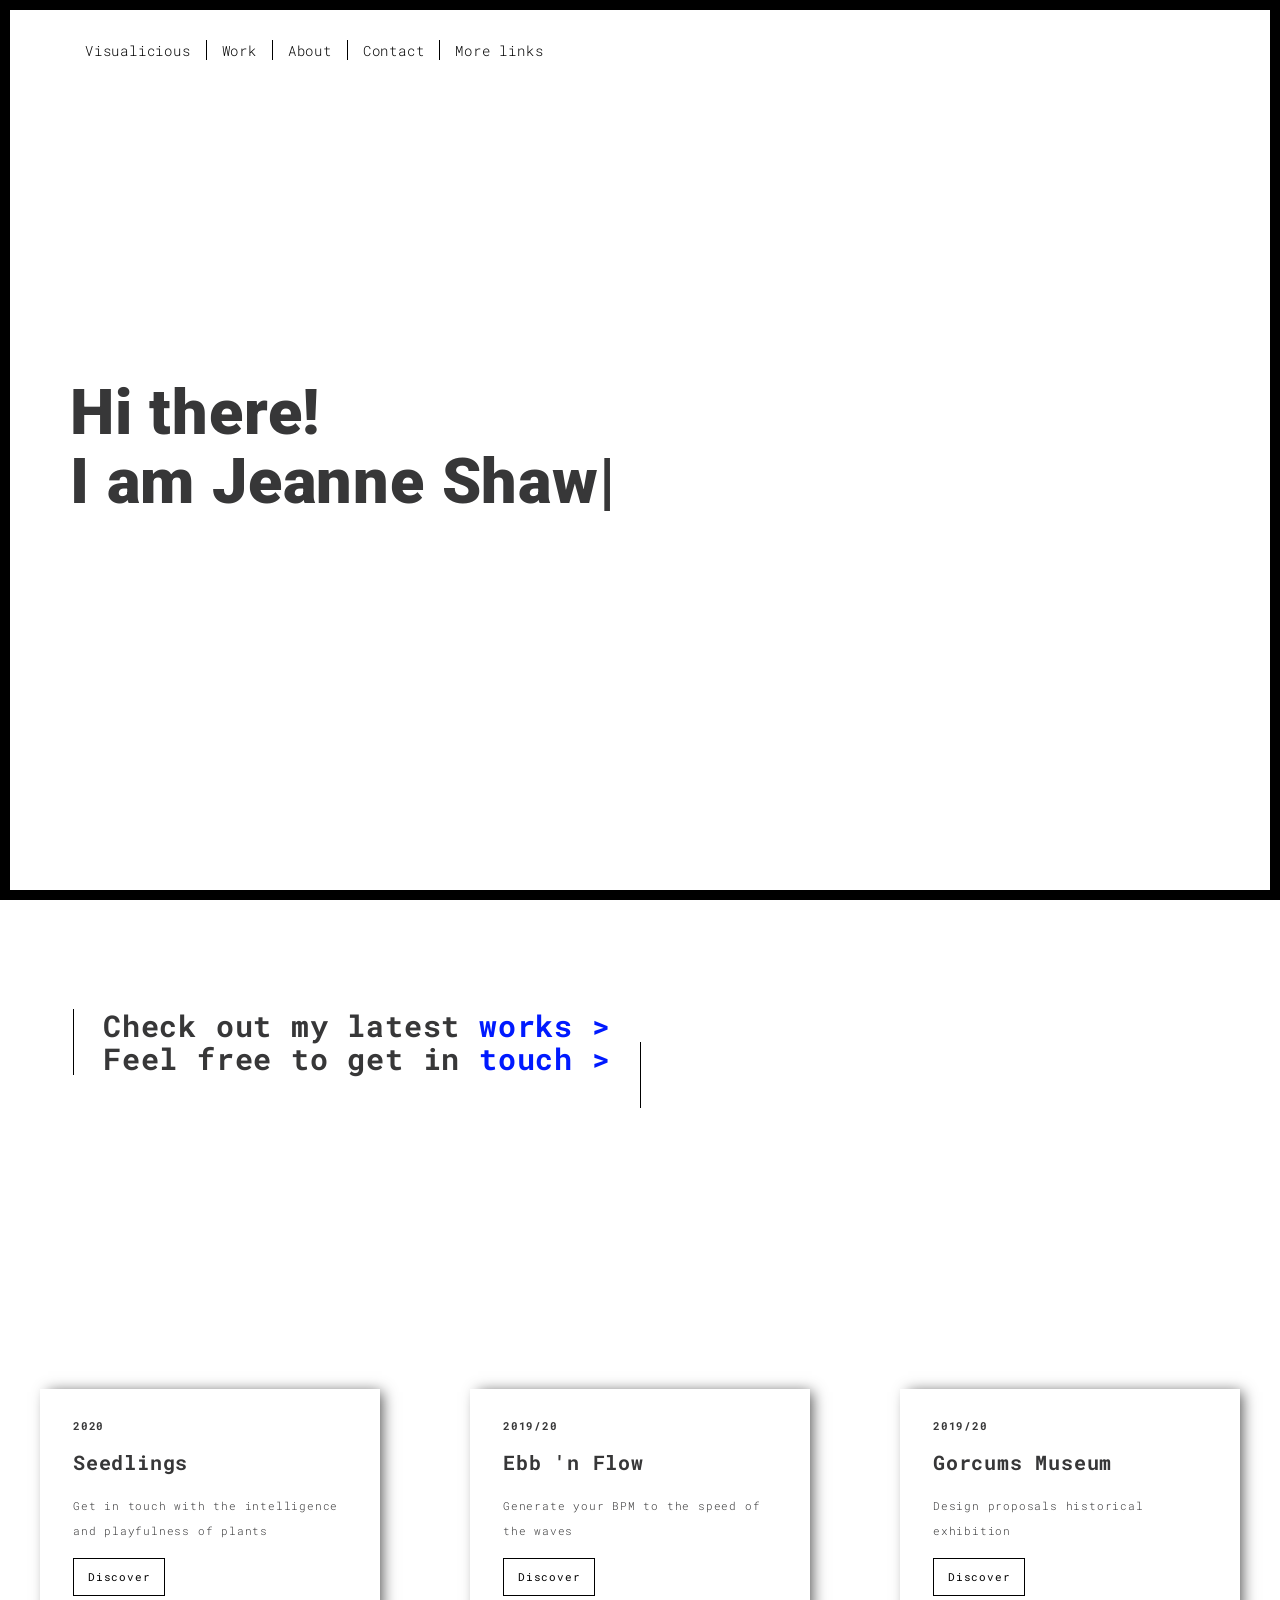
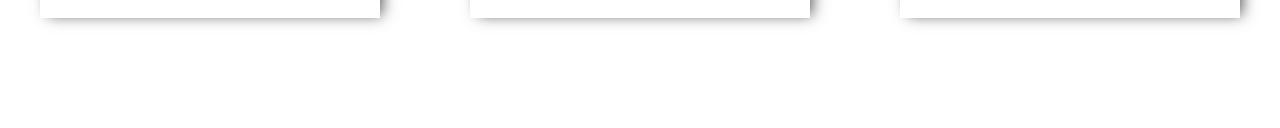
==== commit f12d971a: "Add files via upload New (old) website update" ====
--- a/index.html
+++ b/index.html
@@ -1,32 +1,32 @@
-<!--HI THERE!-->
-
 <!DOCTYPE html>
 <html lang="en">
 
 <head>
   <meta charset="UTF-8">
-  <meta title="SJAAN. - Digital experience design">
-  <meta name="description" content="SJAAN. Digital experience designer.">
-  <meta name="viewport" content="width=device-width, initial-scale=1.0">
+  <meta name="viewport" content="width=device-width,initial-scale=1.0 maximum-scale=1.0, user-scalable=0">
+  
+ <!--Omschrijving/ srchterms-->
+ <title> Visualicious </title>  
+  <meta title="VISUALICIOUS - art and design">
+  <meta name="description" content="Allround design and visual arts">
+  <meta name="keywords" content="design, visual arts">
+  
+<!--srchterms sm-->
+  <meta property="og:title" content="VISUALICIOUS - art and design" />
+  <meta property="og:description" content="Allround design and visual arts" />
+  <meta property="og:image" content="./assets/images/Visualicious_118.png" />
+  <meta property="og:url" content="https://www.jeanneshaw.nl" />
+
+
   <meta name="google" content="notranslate" />
-  <meta name="msapplication-tap-highlight" content="no">
-  
-  <!--FV ICON-->
-  <link rel="apple-touch-icon" sizes="114x114" href="./assets/img/favicon.png">
-  <link href="./assets/img/favicon.png" rel="icon">
-
-  
-  <title>&rarr; SJAAN.</title>   
-
-  <!--CSS-->
-  <link href="./css/main.css" rel="stylesheet">
-  <link href="./css/xmodel.css" rel="stylesheet">
-
-  <!-- js --> 
-  <script src="./js/build/custom-element-polyfill.min.js"></script>
-  <script src="./js/build/three.min.js"></script>
-  <script src="./js/jsm/loaders/three-gltf-loader.min.js"></script>
-  <script src="./js/build/model-element.min.js"></script>
+
+<!--fv icon-->  
+  <link rel="apple-touch-icon" sizes="114x114" href="./assets/images/Visualicious_118.png">
+  <link href="./assets/images/visualicious-fav-icon.png" rel="icon">
+
+
+
+  <link href="./main.3f6952e4.css" rel="stylesheet">
 </head>
 
 <body>
@@ -36,14 +36,14 @@
 <div id="site-border-right"></div>
 <div id="site-border-top"></div>
 <div id="site-border-bottom"></div>
-<!-- BORDER END -->
-
-
-  <header>
+
+
+<header>
+
+
     <!--NAVI-->
     <nav class="navbar navbar-fixed-top navbar-default">
       <div class="container">
-          <!-- NAVBAR button collapsed voor mobile-->
           <button type="button" class="navbar-toggle collapsed" data-toggle="collapse" data-target="#navbar-collapse" aria-expanded="false">
             <span class="sr-only">Toggle navigation</span>
             <span class="icon-bar"></span>
@@ -51,108 +51,103 @@
             <span class="icon-bar"></span>
             <span class="icon-bar"></span>
           </button>
-
-        <div class="collapse navbar-collapse" id="navbar-collapse">          
+  
+        <div class="collapse navbar-collapse" id="navbar-collapse">
+
           <ul class="nav navbar-nav">
-            <!--LOGO/ INDEX-->
-            <li><a href="./index.html" title="Home">SJAAN.</a></li>
-            <!--PORTFOLIO-->
-            <li><a href="./sjaansportfolio.html" title="Sjaans porfolio">WORK</a></li>
-            <!--ABOUT-->
-            <li><a href="./aboutsjaan.html" title="About Sjaan">ABOUT</a></li>
-            <!--SKETCHBOOK-->
-            <li><a href="./sjaanssketchbook.html" title="Sketchbook">SKETCHBOOK</a></li>
+            <li><a href="./index.html" title="">Visualicious</a></li>
+            <li><a href="./works.html" title="">Work</a></li>
+            <li><a href="./about.html" title="">About</a></li>
+            <li><a href="./contact.html" title="">Contact</a></li>
+            <li><a href="./morelinks.html" title="">More links</a></li> 
           </ul>
+
         </div> 
       </div>
     </nav>
   </header>
 
-    <!-- hero container intro -->
-  
-      <div class="container">
-        <div class="row">
-          <div class="col-sm-12">
+
+      <!--main script-->
+      <script type="text/javascript" src="./main.70a66962.js"></script>
+        
+      <!--txt ani script-->
+      <script>
+        document.addEventListener("DOMContentLoaded", function (event) {
+          type();
+          movingBackgroundImage();
+        });
+      </script>
+
+
+  <!--TXT animation-->
+  <div class="hero-full-container background-image-container">
+
+    <div class="container">
+      
+      <div class="row">
+        <div class="col-xs-12">
+          <div class="hero-full-wrapper">
             <div class="text-content">
-              <div class="container" style="padding-top:10%;">
-                <!-- IMAGE HEADER -->
-                <div class="col-centered col-xs-4">
-                  <div class="row">
-                    <img src="./assets/img/HiThere.png" title="Hi There!" class="img-responsive">
-                  </div>
-                </div>
-                <!-- END IMAGE HEADER -->
-                
-                <!-- xmodel -->
-                <div class="test">
-                  <div class="model">
-                      <div class="model-wrap" style="animation: 20s spin-xz ease-in infinite">
-                          <x-model src="./assets/models/sjaan_model.glb" style="animation: 20s spin-xz ease-in infinite "></x-model>
-                      </div>
-                  </div>
-                </div>
-                <!--Einde xmodel-->
-              </div>
+              <br><h1 style="font-size: 7vh;">Hi there!<br>
+                <span>I</span>
+                <span id="typed-strings">
+                  <span>am Jeanne Shaw</span>
+                  <span>am an allround designer</span>
+                  <span>create visual arts</span>
+                  <span>'m a plant lover</span>
+                  <span>like to explore technologies</span>
+                  <span>love that you're here</span>
+                </span>
+                <span id="typed"></span>
+              </h1><br><br>
             </div>
           </div>
         </div>
-      </div>
-    
-
-  <!-- TEXT ANIMATION-->
-  <div class="hero-full-container-2 background-image-container black-text-container">
-    <div class="container">
-      <div class="row">
-        <div class="col-sm-12">
-          <div class="text-content">
-            <div class="container">
-              <h1 class="text-size">
-                <span id="typed-strings" class="screen-size">
-                  <span>My name is Sjaan. </span>
-                  <span>I'm an allround experience designer </span>
-                  <span>I'm a visual artist </span>
-                  <span>I like to learn about technologies </span>
-                  <span>I get excited about new challenges! </span>
-                  <span>I'm also a proud plant mom &#127793; </span>
-                </span>
-                <span id="typed"></span>
-              </h1>
-            </div>
-          </div>
-        </div>
-      </div>
+      </div>     
     </div>
   </div>
-  <!--END TXT ANIMATION-->
-
-  <!-- TEXT -->
-  <div class="container">
-    <div class="row">
-      <div class="col-sm-12 col-centered">
-        <h2 style="font-size: 5em;">
-            CHECK OUT MY PORTFOLIO
-        </h2>
+  <!---->
+
+  <!-- VIDEO -->
+  <video class="video-fixed-home" alt="video" autoplay loop muted playsinline>
+    <source src="./assets/vids/kielekiele_kl_1.webm" type="video/webm">
+    <source src="./assets/vids/kielekiele_kl_1.mp4" type="video/mp4">
+
+    :'( 
+  </video>
+
+
+  
+  <!-- TXT -->
+  <div class="section-container" style="margin-left: 5%;">
+    <div class="hero-full-wrapper">
+    <div class="text-content">
+    
+      <h2 style="left: 0; column-fill: balance;">Check out my latest <a href="./works.html" title="works">works > </a><br>
+      Feel free to get in <a href="./contact.html" title="get in touch">touch ></a></h2>
+    </div>
     </div>
   </div>
-  </div>
-  <!-- END TEXT -->
-  
-  <!-- PREVIEW WORKS -->
+  
+  <!-- Links nr Works -->
   <div class="section-container">
       <div class="carousel-inner">
         <div class="item active">
             <div class="row">
 
               <!-- SEEDLINGS -->
-              <div class="col-lg-12 col-centered" >
+              <div class="col-sm-4">
                 <div>
                 <a href="./Seedlings.html" class="black-image-project-hover">
                      <!-- VIDEO -->
-                     <video class="img-responsive" autoplay loop muted>
+                     <video class="img-responsive" autoplay loop muted playsinline>
                       <source src="./assets/work/Seedlings/blooms.webm" type="video/webm">
+                      <source src="./assets/work/Seedlings/blooms.mp4" type="video/mp4">
+                    
+                      :'(
                     </video>
                   
-                  <!--<img src="./assets/work/Seedlings/blooms_1.gif" alt="Image" class="img-responsive">-->
                 </a>
                 </div>
                 <div class="card-container-dropshadow">
@@ -164,16 +159,17 @@
               </div> 
 
               <!--Ebb n flow -->
-              <div class="col-sm-6 col-centered">
+              <div class="col-sm-4">
                 <a href="./EbbnFlow.html" class="black-image-project-hover">
                     <!-- VIDEO -->
-                    <video alt="Image" class="img-responsive" autoplay loop muted>
+                    <video class="img-responsive" alt="video" autoplay loop muted playsinline>
                       <source src="./assets/work/Ebb 'n Flow /Waveslogootje_3.webm" type="video/webm">
+                      <source src="./assets/work/Ebb 'n Flow /Waveslogootje_3.mp4" type="video/mp4">
+
                     
                       :'(
                     </video> 
                   
-                  <!--<img src="./assets/work/Ebb 'n Flow /Waveslogootje_3_1.gif" alt="Image" class="img-responsive">-->
                 </a>
                 <div class="card-container-dropshadow">
                   <h4>2019/20</h4>
@@ -185,16 +181,16 @@
 
 
               <!-- Gorcums museum -->
-              <div class="col-sm-6 col-centered">
+              <div class="col-sm-4">
                 <a href="./Gorcums Museum.html" class="black-image-project-hover">
                   <!-- VIDEO -->
-                  <video class="img-responsive" autoplay loop muted>
+                  <video class="img-responsive" alt="video" autoplay loop muted playsinline>
                     <source src="./assets/work/Gorcums museum /GB-_1 kopie.webm" type="video/webm">
+                    <source src="./assets/work/Gorcums museum /GB-_1 kopie.mp4" type="video/mp4">
                   
                     :'(
                   </video> 
                   
-                 <!-- <img src="./assets/work/Gorcums museum /museum animatie.gif" alt="Image" class="img-responsive">-->
                 </a>
                 <div class="card-container-dropshadow">
                   <h4>2019/20</h4>
@@ -212,71 +208,5 @@
   </div>
   <!---->
 
-<!-- XMODEL ->
-<div class="container">
-
-    <div class="col-centered">
-      <div class="test--2">
-      
-        <x-model class="model model--medium" src="./models/atom arraytje.glb" style="animation: 5s spin-x linear infinite">
-        </x-model>
-        
-    </div>
-    </div>
-  
-</div>
- END XMODEL-->
-
-  <!-- XMODEL -->
-  <div class="hero-full-container-2 background-image-container black-text-container">
-    <div class="container">
-      <div class="row">
-        <div class="col-sm-12">
-          <div class="text-content">
-            <div class="container">
-              <x-model class="model model--medium" src="./models/atom arraytje.glb" style="animation: 5s spin-x linear infinite">
-              </x-model>
-            </div>
-          </div>
-        </div>
-      </div>
-    </div>
-  </div>
-  <!--END XMODEL -->
-
-
-<!--FOOTR-->
-<footer class="text-center" style="padding-top: 7vh;">
-  
-    <div class="footerSection">
-      <div id="footerImage">©
-        <img width="15%" src="./assets/images/SJAAN02.png" title="SJAAN.">
-        <video class="video-footer-xs" id="vid" muted loop autoplay>
-          <source src="./assets/vids/kielekiele_kl_Footer.webm" type="video/webm">
-        </video> 
-      </div>
-    </div>
-    
-
-  
-</footer>
-<!-- END FOOTER-->
-
-<!-- ADDITIONAL SCRIPTS -->    
-  <!--txt animation script-->
-    <script>
-      document.addEventListener("DOMContentLoaded", function (event) {
-        type();
-        movingBackgroundImage();
-      });
-    </script>
-  <!---->
-
-  <!-- Video Autoplay on any browser script-->
-    <script>
-      document.getElementById('vid').play();
-    </script>
-  <!---->
-
   </body>
 </html>
--- a/main.3f6952e4.css
+++ b/main.3f6952e4.css
@@ -0,0 +1,6174 @@
+@import url(https://fonts.googleapis.com/css?family=Roboto:900|Roboto+Mono:300,400,700);
+@import url(https://maxcdn.bootstrapcdn.com/font-awesome/4.7.0/css/font-awesome.min.css);
+
+/*!
+ * Bootstrap v3.3.7 (http://getbootstrap.com)
+ * Copyright 2011-2016 Twitter, Inc.
+ * Licensed under MIT (https://github.com/twbs/bootstrap/blob/master/LICENSE)
+ */
+
+
+/*! normalize.css v3.0.3 | MIT License | github.com/necolas/normalize.css */
+
+html {
+	font-family: sans-serif;
+	-ms-text-size-adjust: 100%;
+	-webkit-text-size-adjust: 100%;
+	cursor: url('./assets/images/cursor.png'), auto;
+}
+
+body {
+	margin: 0;
+	-webkit-tap-highlight-color: rgba(0,0,0,0);
+}
+
+article,
+aside,
+details,
+figcaption,
+figure,
+footer,
+header,
+hgroup,
+main,
+menu,
+nav,
+section,
+summary {
+	display: block
+}
+
+audio,
+canvas,
+progress,
+video {
+
+    display: inline-block;
+    margin:0;
+    padding:0;    
+    font-size: 0;
+}
+
+audio:not([controls]) {
+	display: none;
+	height: 0
+}
+
+[hidden],
+template {
+	display: none
+}
+
+a {
+	background-color: transparent
+}
+
+a:active,
+a:hover {
+	outline: 0
+}
+
+abbr[title] {
+	border-bottom: 1px dotted
+}
+
+b,
+strong {
+	font-weight: 700
+}
+
+dfn {
+	font-style: italic
+}
+
+h1 {
+	font-size: 2em;
+	margin: .67em 0
+}
+
+mark {
+	background: #ff0;
+	color: #000
+}
+
+small {
+	font-size: 80%
+}
+
+sub,
+sup {
+	font-size: 75%;
+	line-height: 0;
+	position: relative;
+	vertical-align: baseline
+}
+
+sup {
+	top: -.5em
+}
+
+sub {
+	bottom: -.25em
+}
+
+img {
+	border: 0
+}
+
+svg:not(:root) {
+	overflow: hidden
+}
+
+figure {
+	margin: 1em 40px
+}
+
+hr {
+	box-sizing: content-box;
+	height: 0
+}
+
+pre {
+	overflow: auto
+}
+
+code,
+kbd,
+pre,
+samp {
+	font-family: monospace, monospace;
+	font-size: 1em
+}
+
+button,
+input,
+optgroup,
+select,
+textarea {
+	color: inherit;
+	font: inherit;
+	margin: 0
+}
+
+button {
+	overflow: visible
+}
+
+button,
+select {
+	text-transform: none
+}
+
+button,
+html input[type=button],
+input[type=reset],
+input[type=submit] {
+	-webkit-appearance: button;
+	cursor: pointer;
+}
+
+button[disabled],
+html input[disabled] {
+	cursor: pointer;
+}
+
+button::-moz-focus-inner,
+input::-moz-focus-inner {
+	border: 0;
+	padding: 0
+}
+
+input {
+	line-height: normal
+}
+
+input[type=checkbox],
+input[type=radio] {
+	box-sizing: border-box;
+	padding: 0
+}
+
+input[type=number]::-webkit-inner-spin-button,
+input[type=number]::-webkit-outer-spin-button {
+	height: auto
+}
+
+input[type=search] {
+	-webkit-appearance: textfield;
+	box-sizing: content-box
+}
+
+input[type=search]::-webkit-search-cancel-button,
+input[type=search]::-webkit-search-decoration {
+	-webkit-appearance: none
+}
+
+fieldset {
+	border: 1px solid silver;
+	margin: 0 2px;
+	padding: .35em .625em .75em
+}
+
+textarea {
+	overflow: auto
+}
+
+optgroup {
+	font-weight: 700
+}
+
+table {
+	border-collapse: collapse;
+	border-spacing: 0
+}
+
+td,
+th {
+	padding: 0
+}
+
+
+/*! Source: https://github.com/h5bp/html5-boilerplate/blob/master/src/css/main.css */
+
+@media print {
+	*,
+	:after,
+	:before {
+		background: transparent!important;
+		color: #000!important;
+		box-shadow: none!important;
+		text-shadow: none!important
+	}
+	a,
+	a:visited {
+		text-decoration: underline
+	}
+	a[href]:after {
+		content: " (" attr(href) ")"
+	}
+	abbr[title]:after {
+		content: " (" attr(title) ")"
+	}
+	a[href^="#"]:after,
+	a[href^="javascript:"]:after {
+		content: ""
+	}
+	blockquote,
+	pre {
+		border: 1px solid #999;
+		page-break-inside: avoid
+	}
+	thead {
+		display: table-header-group
+	}
+	img,
+	tr {
+		page-break-inside: avoid
+	}
+	img {
+		max-width: 100%!important
+	}
+	h2,
+	h3,
+	p {
+		orphans: 3;
+		widows: 3;
+	}
+	h2,
+	h3 {
+		page-break-after: avoid;
+	}
+	.navbar {
+		display: none
+	}
+	.btn>.caret,
+	.dropup>.btn>.caret {
+		border-top-color: #000!important
+	}
+	.label {
+		border: 1px solid #000
+	}
+	.table {
+		border-collapse: collapse!important
+	}
+	.table td,
+	.table th {
+		background-color: #fff!important
+	}
+	.table-bordered td,
+	.table-bordered th {
+		border: 1px solid #ddd!important
+	}
+}
+
+*,
+:after,
+:before {
+	-webkit-box-sizing: border-box;
+	-moz-box-sizing: border-box;
+	box-sizing: border-box
+}
+
+html {
+	font-size: 11px;
+	-webkit-tap-highlight-color: transparent
+}
+
+body {
+	font-family: Roboto Mono, Helvetica, Arial, sans-serif;
+	font-size: 11px;
+	line-height: 1.78;
+	color: #373738;
+	background-color: #fff;
+}
+
+button,
+input,
+select,
+textarea {
+	font-family: inherit;
+	font-size: inherit;
+	line-height: inherit
+}
+
+a {
+	color: #001aff;
+	text-decoration: none
+}
+
+a:focus,
+a:hover {
+	color: #0012b3;
+	text-decoration: underline
+}
+
+a:focus {
+	outline: 5px auto -webkit-focus-ring-color;
+	outline-offset: -2px
+}
+
+figure {
+	margin: 0
+}
+
+img {
+	vertical-align: middle
+}
+
+.img-responsive {
+	display: block;
+	max-width: 100%;
+	height: auto
+}
+
+.img-rounded {
+	border-radius: 0
+}
+
+.img-thumbnail {
+	padding: 4px;
+	line-height: 1.78;
+	background-color: #fff;
+	border: 1px solid #ddd;
+	border-radius: 0;
+	-webkit-transition: all .2s ease-in-out;
+	-o-transition: all .2s ease-in-out;
+	transition: all .2s ease-in-out;
+	display: inline-block;
+	max-width: 100%;
+	height: auto
+}
+
+.img-circle {
+	border-radius: 50%
+}
+
+hr {
+	margin-top: 19px;
+	margin-bottom: 19px;
+	border: 0;
+	border-top: 1px solid #eee
+}
+
+.sr-only {
+	position: absolute;
+	width: 1px;
+	height: 1px;
+	margin: -1px;
+	padding: 0;
+	overflow: hidden;
+	clip: rect(0, 0, 0, 0);
+	border: 0
+}
+
+.sr-only-focusable:active,
+.sr-only-focusable:focus {
+	position: static;
+	width: auto;
+	height: auto;
+	margin: 0;
+	overflow: visible;
+	clip: auto
+}
+
+[role=button] {
+	cursor: pointer;
+}
+
+.h1,
+.h2,
+.h3,
+.h4,
+.h5,
+.h6,
+h1,
+h2,
+h3,
+h4,
+h5,
+h6 {
+	font-family: Roboto Mono, Helvetica, Arial, sans-serif;
+	font-weight: 700;
+	line-height: 1.1;
+	color: #373738
+}
+
+.h1 .small,
+.h1 small,
+.h2 .small,
+.h2 small,
+.h3 .small,
+.h3 small,
+.h4 .small,
+.h4 small,
+.h5 .small,
+.h5 small,
+.h6 .small,
+.h6 small,
+h1 .small,
+h1 small,
+h2 .small,
+h2 small,
+h3 .small,
+h3 small,
+h4 .small,
+h4 small,
+h5 .small,
+h5 small,
+h6 .small,
+h6 small {
+	font-weight: 400;
+	line-height: 1;
+	color: #777
+}
+
+.h1,
+.h2,
+.h3,
+h1,
+h2,
+h3 {
+	margin-top: 19px;
+	margin-bottom: 9.5px
+}
+
+.h1 .small,
+.h1 small,
+.h2 .small,
+.h2 small,
+.h3 .small,
+.h3 small,
+h1 .small,
+h1 small,
+h2 .small,
+h2 small,
+h3 .small,
+h3 small {
+	font-size: 65%
+}
+
+.h4,
+.h5,
+.h6,
+h4,
+h5,
+h6 {
+	margin-top: 9.5px;
+	margin-bottom: 9.5px
+}
+
+.h4 .small,
+.h4 small,
+.h5 .small,
+.h5 small,
+.h6 .small,
+.h6 small,
+h4 .small,
+h4 small,
+h5 .small,
+h5 small,
+h6 .small,
+h6 small {
+	font-size: 75%
+}
+
+.h1,
+h1 {
+	font-size: 70px
+}
+
+.h2,
+h2 {
+	font-size: 30px
+}
+
+.h3,
+h3 {
+	font-size: 20px
+}
+
+.h4,
+.h5,
+h4,
+h5 {
+	font-size: 11px
+}
+
+.h6,
+h6 {
+	font-size: 10px
+}
+
+p {
+	margin: 0 0 9.5px
+}
+
+.lead {
+	margin-bottom: 19px;
+	font-size: 12px;
+	font-weight: 300;
+	line-height: 1.4
+}
+
+@media (min-width:768px) {
+	.lead {
+		font-size: 16.5px
+	}
+}
+
+.small,
+small {
+	font-size: 90%
+}
+
+.mark,
+mark {
+	background-color: #fcf8e3;
+	padding: .2em
+}
+
+.text-left {
+	text-align: left
+}
+
+.text-right {
+	text-align: right
+}
+
+.text-center {
+	text-align: center
+}
+
+.text-justify {
+	text-align: justify
+}
+
+.text-nowrap {
+	white-space: nowrap
+}
+
+.text-lowercase {
+	text-transform: lowercase
+}
+
+.initialism,
+.text-uppercase {
+	text-transform: uppercase
+}
+
+.text-capitalize {
+	text-transform: capitalize
+}
+
+.text-muted {
+	color: #777
+}
+
+.text-primary {
+	color: #001aff
+}
+
+a.text-primary:focus,
+a.text-primary:hover {
+	color: #0015cc
+}
+
+.text-success {
+	color: #fff
+}
+
+a.text-success:focus,
+a.text-success:hover {
+	color: #e6e6e6
+}
+
+.text-info {
+	color: #31708f
+}
+
+a.text-info:focus,
+a.text-info:hover {
+	color: #245269
+}
+
+.text-warning {
+	color: #8a6d3b
+}
+
+a.text-warning:focus,
+a.text-warning:hover {
+	color: #66512c
+}
+
+.text-danger {
+	color: #fff
+}
+
+a.text-danger:focus,
+a.text-danger:hover {
+	color: #e6e6e6
+}
+
+.bg-primary {
+	color: #fff;
+	background-color: #001aff
+}
+
+a.bg-primary:focus,
+a.bg-primary:hover {
+	background-color: #0015cc
+}
+
+.bg-success,
+a.bg-success:focus,
+a.bg-success:hover {
+	background-color: #000
+}
+
+.bg-info {
+	background-color: #d9edf7
+}
+
+a.bg-info:focus,
+a.bg-info:hover {
+	background-color: #afd9ee
+}
+
+.bg-warning {
+	background-color: #fcf8e3
+}
+
+a.bg-warning:focus,
+a.bg-warning:hover {
+	background-color: #f7ecb5
+}
+
+.bg-danger {
+	background-color: red
+}
+
+a.bg-danger:focus,
+a.bg-danger:hover {
+	background-color: #c00
+}
+
+.page-header {
+	padding-bottom: 8.5px;
+	margin: 38px 0 19px;
+	border-bottom: 1px solid #eee
+}
+
+ol,
+ul {
+	margin-top: 0;
+	margin-bottom: 9.5px
+}
+
+ol ol,
+ol ul,
+ul ol,
+ul ul {
+	margin-bottom: 0
+}
+
+.list-inline,
+.list-unstyled {
+	padding-left: 0;
+	list-style: none
+}
+
+.list-inline {
+	margin-left: -5px
+}
+
+.list-inline>li {
+	display: inline-block;
+	padding-left: 5px;
+	padding-right: 5px
+}
+
+dl {
+	margin-top: 0;
+	margin-bottom: 19px
+}
+
+dd,
+dt {
+	line-height: 1.78
+}
+
+dt {
+	font-weight: 700
+}
+
+dd {
+	margin-left: 0
+}
+
+.dl-horizontal dd:after,
+.dl-horizontal dd:before {
+	content: " ";
+	display: table
+}
+
+.dl-horizontal dd:after {
+	clear: both
+}
+
+@media (min-width:768px) {
+	.dl-horizontal dt {
+		float: left;
+		width: 160px;
+		clear: left;
+		text-align: right;
+		overflow: hidden;
+		text-overflow: ellipsis;
+		white-space: nowrap
+	}
+	.dl-horizontal dd {
+		margin-left: 180px
+	}
+}
+
+abbr[data-original-title],
+abbr[title] {
+	cursor: help;
+	border-bottom: 1px dotted #777
+}
+
+.initialism {
+	font-size: 90%
+}
+
+blockquote {
+	padding: 9.5px 19px;
+	margin: 0 0 19px;
+	font-size: 13.75px;
+	border-left: 5px solid #eee
+}
+
+blockquote ol:last-child,
+blockquote p:last-child,
+blockquote ul:last-child {
+	margin-bottom: 0
+}
+
+blockquote .small,
+blockquote footer,
+blockquote small {
+	display: block;
+	font-size: 80%;
+	line-height: 1.78;
+	color: #777
+}
+
+blockquote .small:before,
+blockquote footer:before,
+blockquote small:before {
+	content: "\2014   \A0"
+}
+
+.blockquote-reverse,
+blockquote.pull-right {
+	padding-right: 15px;
+	padding-left: 0;
+	border-right: 5px solid #eee;
+	border-left: 0;
+	text-align: right
+}
+
+.blockquote-reverse .small:before,
+.blockquote-reverse footer:before,
+.blockquote-reverse small:before,
+blockquote.pull-right .small:before,
+blockquote.pull-right footer:before,
+blockquote.pull-right small:before {
+	content: ""
+}
+
+.blockquote-reverse .small:after,
+.blockquote-reverse footer:after,
+.blockquote-reverse small:after,
+blockquote.pull-right .small:after,
+blockquote.pull-right footer:after,
+blockquote.pull-right small:after {
+	content: "\A0   \2014"
+}
+
+address {
+	margin-bottom: 19px;
+	font-style: normal;
+	line-height: 1.78
+}
+
+code,
+kbd,
+pre,
+samp {
+	font-family: Menlo, Monaco, Consolas, Courier New, monospace
+}
+
+code {
+	color: #c7254e;
+	background-color: #f9f2f4
+}
+
+code,
+kbd {
+	padding: 2px 4px;
+	font-size: 90%;
+	border-radius: 0
+}
+
+kbd {
+	color: #fff;
+	background-color: #333;
+	box-shadow: inset 0 -1px 0 rgba(0, 0, 0, .25)
+}
+
+kbd kbd {
+	padding: 0;
+	font-size: 100%;
+	font-weight: 700;
+	box-shadow: none
+}
+
+pre {
+	display: block;
+	padding: 9px;
+	margin: 0 0 9.5px;
+	font-size: 10px;
+	line-height: 1.78;
+	word-break: break-all;
+	word-wrap: break-word;
+	color: #333;
+	background-color: #f5f5f5;
+	border: 1px solid #ccc;
+	border-radius: 0
+}
+
+pre code {
+	padding: 0;
+	font-size: inherit;
+	color: inherit;
+	white-space: pre-wrap;
+	background-color: transparent;
+	border-radius: 0
+}
+
+.pre-scrollable {
+	max-height: 340px;
+	overflow-y: scroll
+}
+
+.container {
+	margin-right: auto;
+	margin-left: auto;
+	padding-left: 15px;
+	padding-right: 15px
+}
+
+.container:after,
+.container:before {
+	content: " ";
+	display: table
+}
+
+.container:after {
+	clear: both
+}
+
+@media (min-width:768px) {
+	.container {
+		width: 750px
+	}
+}
+
+@media (min-width:992px) {
+	.container {
+		width: 970px
+	}
+}
+
+@media (min-width:1200px) {
+	.container {
+		width: 1170px
+	}
+}
+
+.container-fluid {
+	margin-right: auto;
+	margin-left: auto;
+	padding-left: 15px;
+	padding-right: 15px
+}
+
+.container-fluid:after,
+.container-fluid:before {
+	content: " ";
+	display: table
+}
+
+.container-fluid:after {
+	clear: both
+}
+
+.row {
+	margin-left: -15px;
+	margin-right: -15px
+}
+
+.row:after,
+.row:before {
+	content: " ";
+	display: table
+}
+
+.row:after {
+	clear: both
+}
+
+.col-lg-1,
+.col-lg-2,
+.col-lg-3,
+.col-lg-4,
+.col-lg-5,
+.col-lg-6,
+.col-lg-7,
+.col-lg-8,
+.col-lg-9,
+.col-lg-10,
+.col-lg-11,
+.col-lg-12,
+.col-md-1,
+.col-md-2,
+.col-md-3,
+.col-md-4,
+.col-md-5,
+.col-md-6,
+.col-md-7,
+.col-md-8,
+.col-md-9,
+.col-md-10,
+.col-md-11,
+.col-md-12,
+.col-sm-1,
+.col-sm-2,
+.col-sm-3,
+.col-sm-4,
+.col-sm-5,
+.col-sm-6,
+.col-sm-7,
+.col-sm-8,
+.col-sm-9,
+.col-sm-10,
+.col-sm-11,
+.col-sm-12,
+.col-xs-1,
+.col-xs-2,
+.col-xs-3,
+.col-xs-4,
+.col-xs-5,
+.col-xs-6,
+.col-xs-7,
+.col-xs-8,
+.col-xs-9,
+.col-xs-10,
+.col-xs-11,
+.col-xs-12 {
+	position: relative;
+	min-height: 1px;
+	padding-left: 15px;
+	padding-right: 15px
+}
+
+.col-xs-1,
+.col-xs-2,
+.col-xs-3,
+.col-xs-4,
+.col-xs-5,
+.col-xs-6,
+.col-xs-7,
+.col-xs-8,
+.col-xs-9,
+.col-xs-10,
+.col-xs-11,
+.col-xs-12 {
+	float: left
+}
+
+.col-xs-1 {
+	width: 8.33333%
+}
+
+.col-xs-2 {
+	width: 16.66667%
+}
+
+.col-xs-3 {
+	width: 25%
+}
+
+.col-xs-4 {
+	width: 33.33333%
+}
+
+.col-xs-5 {
+	width: 41.66667%
+}
+
+.col-xs-6 {
+	width: 50%
+}
+
+.col-xs-7 {
+	width: 58.33333%
+}
+
+.col-xs-8 {
+	width: 66.66667%
+}
+
+.col-xs-9 {
+	width: 75%
+}
+
+.col-xs-10 {
+	width: 83.33333%
+}
+
+.col-xs-11 {
+	width: 91.66667%
+}
+
+.col-xs-12 {
+	width: 100%
+}
+
+.col-xs-pull-0 {
+	right: auto
+}
+
+.col-xs-pull-1 {
+	right: 8.33333%
+}
+
+.col-xs-pull-2 {
+	right: 16.66667%
+}
+
+.col-xs-pull-3 {
+	right: 25%
+}
+
+.col-xs-pull-4 {
+	right: 33.33333%
+}
+
+.col-xs-pull-5 {
+	right: 41.66667%
+}
+
+.col-xs-pull-6 {
+	right: 50%
+}
+
+.col-xs-pull-7 {
+	right: 58.33333%
+}
+
+.col-xs-pull-8 {
+	right: 66.66667%
+}
+
+.col-xs-pull-9 {
+	right: 75%
+}
+
+.col-xs-pull-10 {
+	right: 83.33333%
+}
+
+.col-xs-pull-11 {
+	right: 91.66667%
+}
+
+.col-xs-pull-12 {
+	right: 100%
+}
+
+.col-xs-push-0 {
+	left: auto
+}
+
+.col-xs-push-1 {
+	left: 8.33333%
+}
+
+.col-xs-push-2 {
+	left: 16.66667%
+}
+
+.col-xs-push-3 {
+	left: 25%
+}
+
+.col-xs-push-4 {
+	left: 33.33333%
+}
+
+.col-xs-push-5 {
+	left: 41.66667%
+}
+
+.col-xs-push-6 {
+	left: 50%
+}
+
+.col-xs-push-7 {
+	left: 58.33333%
+}
+
+.col-xs-push-8 {
+	left: 66.66667%
+}
+
+.col-xs-push-9 {
+	left: 75%
+}
+
+.col-xs-push-10 {
+	left: 83.33333%
+}
+
+.col-xs-push-11 {
+	left: 91.66667%
+}
+
+.col-xs-push-12 {
+	left: 100%
+}
+
+.col-xs-offset-0 {
+	margin-left: 0
+}
+
+.col-xs-offset-1 {
+	margin-left: 8.33333%
+}
+
+.col-xs-offset-2 {
+	margin-left: 16.66667%
+}
+
+.col-xs-offset-3 {
+	margin-left: 25%
+}
+
+.col-xs-offset-4 {
+	margin-left: 33.33333%
+}
+
+.col-xs-offset-5 {
+	margin-left: 41.66667%
+}
+
+.col-xs-offset-6 {
+	margin-left: 50%
+}
+
+.col-xs-offset-7 {
+	margin-left: 58.33333%
+}
+
+.col-xs-offset-8 {
+	margin-left: 66.66667%
+}
+
+.col-xs-offset-9 {
+	margin-left: 75%
+}
+
+.col-xs-offset-10 {
+	margin-left: 83.33333%
+}
+
+.col-xs-offset-11 {
+	margin-left: 91.66667%
+}
+
+.col-xs-offset-12 {
+	margin-left: 100%
+}
+
+@media (min-width:768px) {
+	.col-sm-1,
+	.col-sm-2,
+	.col-sm-3,
+	.col-sm-4,
+	.col-sm-5,
+	.col-sm-6,
+	.col-sm-7,
+	.col-sm-8,
+	.col-sm-9,
+	.col-sm-10,
+	.col-sm-11,
+	.col-sm-12 {
+		float: left
+	}
+	.col-sm-1 {
+		width: 8.33333%
+	}
+	.col-sm-2 {
+		width: 16.66667%
+	}
+	.col-sm-3 {
+		width: 25%
+	}
+	.col-sm-4 {
+		width: 33.33333%; 
+	
+
+		
+	}
+	.col-sm-5 {
+		width: 41.66667%
+	}
+	.col-sm-6 {
+		width: 50%
+	}
+	.col-sm-7 {
+		width: 58.33333%
+	}
+	.col-sm-8 {
+		width: 66.66667%
+	}
+	.col-sm-9 {
+		width: 75%
+	}
+	.col-sm-10 {
+		width: 83.33333%
+	}
+	.col-sm-11 {
+		width: 91.66667%
+	}
+	.col-sm-12 {
+		width: 100%
+	}
+	.col-sm-pull-0 {
+		right: auto
+	}
+	.col-sm-pull-1 {
+		right: 8.33333%
+	}
+	.col-sm-pull-2 {
+		right: 16.66667%
+	}
+	.col-sm-pull-3 {
+		right: 25%
+	}
+	.col-sm-pull-4 {
+		right: 33.33333%
+	}
+	.col-sm-pull-5 {
+		right: 41.66667%
+	}
+	.col-sm-pull-6 {
+		right: 50%
+	}
+	.col-sm-pull-7 {
+		right: 58.33333%
+	}
+	.col-sm-pull-8 {
+		right: 66.66667%
+	}
+	.col-sm-pull-9 {
+		right: 75%
+	}
+	.col-sm-pull-10 {
+		right: 83.33333%
+	}
+	.col-sm-pull-11 {
+		right: 91.66667%
+	}
+	.col-sm-pull-12 {
+		right: 100%
+	}
+	.col-sm-push-0 {
+		left: auto
+	}
+	.col-sm-push-1 {
+		left: 8.33333%
+	}
+	.col-sm-push-2 {
+		left: 16.66667%
+	}
+	.col-sm-push-3 {
+		left: 25%
+	}
+	.col-sm-push-4 {
+		left: 33.33333%
+	}
+	.col-sm-push-5 {
+		left: 41.66667%
+	}
+	.col-sm-push-6 {
+		left: 50%
+	}
+	.col-sm-push-7 {
+		left: 58.33333%
+	}
+	.col-sm-push-8 {
+		left: 66.66667%
+	}
+	.col-sm-push-9 {
+		left: 75%
+	}
+	.col-sm-push-10 {
+		left: 83.33333%
+	}
+	.col-sm-push-11 {
+		left: 91.66667%
+	}
+	.col-sm-push-12 {
+		left: 100%
+	}
+	.col-sm-offset-0 {
+		margin-left: 0
+	}
+	.col-sm-offset-1 {
+		margin-left: 8.33333%
+	}
+	.col-sm-offset-2 {
+		margin-left: 16.66667%
+	}
+	.col-sm-offset-3 {
+		margin-left: 25%
+	}
+	.col-sm-offset-4 {
+		margin-left: 33.33333%
+	}
+	.col-sm-offset-5 {
+		margin-left: 41.66667%
+	}
+	.col-sm-offset-6 {
+		margin-left: 50%
+	}
+	.col-sm-offset-7 {
+		margin-left: 58.33333%
+	}
+	.col-sm-offset-8 {
+		margin-left: 66.66667%
+	}
+	.col-sm-offset-9 {
+		margin-left: 75%
+	}
+	.col-sm-offset-10 {
+		margin-left: 83.33333%
+	}
+	.col-sm-offset-11 {
+		margin-left: 91.66667%
+	}
+	.col-sm-offset-12 {
+		margin-left: 100%
+	}
+}
+
+@media (min-width:200px) {
+	.col-md-1,
+	.col-md-2,
+	.col-md-3,
+	.col-md-4,
+	.col-md-5,
+	.col-md-6,
+	.col-md-7,
+	.col-md-8,
+	.col-md-9,
+	.col-md-10,
+	.col-md-11,
+	.col-md-12 {
+		float: left
+	}
+	.col-md-1 {
+		width: 8.33333%
+	}
+	.col-md-2 {
+		width: 16.66667%
+	}
+	.col-md-3 {
+		width: 25%
+	}
+	.col-md-4 {
+		width: 33.33333%
+	}
+	.col-md-5 {
+		width: 41.66667%
+	}
+	.col-md-6 {
+		width: 50%
+	}
+	.col-md-7 {
+		width: 58.33333%
+	}
+	.col-md-8 {
+		width: 66.66667%
+	}
+	.col-md-9 {
+		width: 75%
+	}
+	.col-md-10 {
+		width: 83.33333%
+	}
+	.col-md-11 {
+		width: 91.66667%
+	}
+	.col-md-12 {
+		width: 100%
+	}
+	.col-md-pull-0 {
+		right: auto
+	}
+	.col-md-pull-1 {
+		right: 8.33333%
+	}
+	.col-md-pull-2 {
+		right: 16.66667%
+	}
+	.col-md-pull-3 {
+		right: 25%
+	}
+	.col-md-pull-4 {
+		right: 33.33333%
+	}
+	.col-md-pull-5 {
+		right: 41.66667%
+	}
+	.col-md-pull-6 {
+		right: 50%
+	}
+	.col-md-pull-7 {
+		right: 58.33333%
+	}
+	.col-md-pull-8 {
+		right: 66.66667%
+	}
+	.col-md-pull-9 {
+		right: 75%
+	}
+	.col-md-pull-10 {
+		right: 83.33333%
+	}
+	.col-md-pull-11 {
+		right: 91.66667%
+	}
+	.col-md-pull-12 {
+		right: 100%
+	}
+	.col-md-push-0 {
+		left: auto
+	}
+	.col-md-push-1 {
+		left: 8.33333%
+	}
+	.col-md-push-2 {
+		left: 16.66667%
+	}
+	.col-md-push-3 {
+		left: 25%
+	}
+	.col-md-push-4 {
+		left: 33.33333%
+	}
+	.col-md-push-5 {
+		left: 41.66667%
+	}
+	.col-md-push-6 {
+		left: 50%
+	}
+	.col-md-push-7 {
+		left: 58.33333%
+	}
+	.col-md-push-8 {
+		left: 66.66667%
+	}
+	.col-md-push-9 {
+		left: 75%
+	}
+	.col-md-push-10 {
+		left: 83.33333%
+	}
+	.col-md-push-11 {
+		left: 91.66667%
+	}
+	.col-md-push-12 {
+		left: 100%
+	}
+	.col-md-offset-0 {
+		margin-left: 0
+	}
+	.col-md-offset-1 {
+		margin-left: 8.33333%
+	}
+	.col-md-offset-2 {
+		margin-left: 16.66667%
+	}
+	.col-md-offset-3 {
+		margin-left: 25%
+	}
+	.col-md-offset-4 {
+		margin-left: 33.33333%
+	}
+	.col-md-offset-5 {
+		margin-left: 41.66667%
+	}
+	.col-md-offset-6 {
+		margin-left: 50%
+	}
+	.col-md-offset-7 {
+		margin-left: 58.33333%
+	}
+	.col-md-offset-8 {
+		margin-left: 66.66667%
+	}
+	.col-md-offset-9 {
+		margin-left: 75%
+	}
+	.col-md-offset-10 {
+		margin-left: 83.33333%
+	}
+	.col-md-offset-11 {
+		margin-left: 91.66667%
+	}
+	.col-md-offset-12 {
+		margin-left: 100%
+	}
+}
+
+@media (min-width:1200px) {
+	.col-lg-1,
+	.col-lg-2,
+	.col-lg-3,
+	.col-lg-4,
+	.col-lg-5,
+	.col-lg-6,
+	.col-lg-7,
+	.col-lg-8,
+	.col-lg-9,
+	.col-lg-10,
+	.col-lg-11,
+	.col-lg-12 {
+		float: left
+	}
+	.col-lg-1 {
+		width: 8.33333%
+	}
+	.col-lg-2 {
+		width: 16.66667%
+	}
+	.col-lg-3 {
+		width: 25%
+	}
+	.col-lg-4 {
+		width: 33.33333%
+	}
+	.col-lg-5 {
+		width: 41.66667%
+	}
+	.col-lg-6 {
+		width: 50%
+	}
+	.col-lg-7 {
+		width: 58.33333%
+	}
+	.col-lg-8 {
+		width: 66.66667%
+	}
+	.col-lg-9 {
+		width: 75%
+	}
+	.col-lg-10 {
+		width: 83.33333%
+	}
+	.col-lg-11 {
+		width: 91.66667%
+	}
+	.col-lg-12 {
+		width: 100%
+	}
+	.col-lg-pull-0 {
+		right: auto
+	}
+	.col-lg-pull-1 {
+		right: 8.33333%
+	}
+	.col-lg-pull-2 {
+		right: 16.66667%
+	}
+	.col-lg-pull-3 {
+		right: 25%
+	}
+	.col-lg-pull-4 {
+		right: 33.33333%
+	}
+	.col-lg-pull-5 {
+		right: 41.66667%
+	}
+	.col-lg-pull-6 {
+		right: 50%
+	}
+	.col-lg-pull-7 {
+		right: 58.33333%
+	}
+	.col-lg-pull-8 {
+		right: 66.66667%
+	}
+	.col-lg-pull-9 {
+		right: 75%
+	}
+	.col-lg-pull-10 {
+		right: 83.33333%
+	}
+	.col-lg-pull-11 {
+		right: 91.66667%
+	}
+	.col-lg-pull-12 {
+		right: 100%
+	}
+	.col-lg-push-0 {
+		left: auto
+	}
+	.col-lg-push-1 {
+		left: 8.33333%
+	}
+	.col-lg-push-2 {
+		left: 16.66667%
+	}
+	.col-lg-push-3 {
+		left: 25%
+	}
+	.col-lg-push-4 {
+		left: 33.33333%
+	}
+	.col-lg-push-5 {
+		left: 41.66667%
+	}
+	.col-lg-push-6 {
+		left: 50%
+	}
+	.col-lg-push-7 {
+		left: 58.33333%
+	}
+	.col-lg-push-8 {
+		left: 66.66667%
+	}
+	.col-lg-push-9 {
+		left: 75%
+	}
+	.col-lg-push-10 {
+		left: 83.33333%
+	}
+	.col-lg-push-11 {
+		left: 91.66667%
+	}
+	.col-lg-push-12 {
+		left: 100%
+	}
+	.col-lg-offset-0 {
+		margin-left: 0
+	}
+	.col-lg-offset-1 {
+		margin-left: 8.33333%
+	}
+	.col-lg-offset-2 {
+		margin-left: 16.66667%
+	}
+	.col-lg-offset-3 {
+		margin-left: 25%
+	}
+	.col-lg-offset-4 {
+		margin-left: 33.33333%
+	}
+	.col-lg-offset-5 {
+		margin-left: 41.66667%
+	}
+	.col-lg-offset-6 {
+		margin-left: 50%
+	}
+	.col-lg-offset-7 {
+		margin-left: 58.33333%
+	}
+	.col-lg-offset-8 {
+		margin-left: 66.66667%
+	}
+	.col-lg-offset-9 {
+		margin-left: 75%
+	}
+	.col-lg-offset-10 {
+		margin-left: 83.33333%
+	}
+	.col-lg-offset-11 {
+		margin-left: 91.66667%
+	}
+	.col-lg-offset-12 {
+		margin-left: 100%
+	}
+
+}
+
+.col-centered{
+	float: none;
+	margin: 0 auto;
+	}
+	
+table {
+	background-color: transparent
+}
+
+caption {
+	padding-top: 8px;
+	padding-bottom: 8px;
+	color: #777
+}
+
+caption,
+th {
+	text-align: left
+}
+
+.table {
+	width: 100%;
+	max-width: 100%;
+	margin-bottom: 19px
+}
+
+.table>tbody>tr>td,
+.table>tbody>tr>th,
+.table>tfoot>tr>td,
+.table>tfoot>tr>th,
+.table>thead>tr>td,
+.table>thead>tr>th {
+	padding: 8px;
+	line-height: 1.78;
+	vertical-align: top;
+	border-top: 1px solid #ddd
+}
+
+.table>thead>tr>th {
+	vertical-align: bottom;
+	border-bottom: 2px solid #ddd
+}
+
+.table>caption+thead>tr:first-child>td,
+.table>caption+thead>tr:first-child>th,
+.table>colgroup+thead>tr:first-child>td,
+.table>colgroup+thead>tr:first-child>th,
+.table>thead:first-child>tr:first-child>td,
+.table>thead:first-child>tr:first-child>th {
+	border-top: 0
+}
+
+.table>tbody+tbody {
+	border-top: 2px solid #ddd
+}
+
+.table .table {
+	background-color: #fff
+}
+
+.table-condensed>tbody>tr>td,
+.table-condensed>tbody>tr>th,
+.table-condensed>tfoot>tr>td,
+.table-condensed>tfoot>tr>th,
+.table-condensed>thead>tr>td,
+.table-condensed>thead>tr>th {
+	padding: 5px
+}
+
+.table-bordered,
+.table-bordered>tbody>tr>td,
+.table-bordered>tbody>tr>th,
+.table-bordered>tfoot>tr>td,
+.table-bordered>tfoot>tr>th,
+.table-bordered>thead>tr>td,
+.table-bordered>thead>tr>th {
+	border: 1px solid #ddd
+}
+
+.table-bordered>thead>tr>td,
+.table-bordered>thead>tr>th {
+	border-bottom-width: 2px
+}
+
+.table-striped>tbody>tr:nth-of-type(odd) {
+	background-color: #f9f9f9
+}
+
+.table-hover>tbody>tr:hover {
+	background-color: #f5f5f5
+}
+
+table col[class*=col-] {
+	position: static;
+	float: none;
+	display: table-column
+}
+
+table td[class*=col-],
+table th[class*=col-] {
+	position: static;
+	float: none;
+	display: table-cell
+}
+
+.table>tbody>tr.active>td,
+.table>tbody>tr.active>th,
+.table>tbody>tr>td.active,
+.table>tbody>tr>th.active,
+.table>tfoot>tr.active>td,
+.table>tfoot>tr.active>th,
+.table>tfoot>tr>td.active,
+.table>tfoot>tr>th.active,
+.table>thead>tr.active>td,
+.table>thead>tr.active>th,
+.table>thead>tr>td.active,
+.table>thead>tr>th.active {
+	background-color: #f5f5f5
+}
+
+.table-hover>tbody>tr.active:hover>td,
+.table-hover>tbody>tr.active:hover>th,
+.table-hover>tbody>tr:hover>.active,
+.table-hover>tbody>tr>td.active:hover,
+.table-hover>tbody>tr>th.active:hover {
+	background-color: #e8e8e8
+}
+
+.table-hover>tbody>tr.success:hover>td,
+.table-hover>tbody>tr.success:hover>th,
+.table-hover>tbody>tr:hover>.success,
+.table-hover>tbody>tr>td.success:hover,
+.table-hover>tbody>tr>th.success:hover,
+.table>tbody>tr.success>td,
+.table>tbody>tr.success>th,
+.table>tbody>tr>td.success,
+.table>tbody>tr>th.success,
+.table>tfoot>tr.success>td,
+.table>tfoot>tr.success>th,
+.table>tfoot>tr>td.success,
+.table>tfoot>tr>th.success,
+.table>thead>tr.success>td,
+.table>thead>tr.success>th,
+.table>thead>tr>td.success,
+.table>thead>tr>th.success {
+	background-color: #000
+}
+
+.table>tbody>tr.info>td,
+.table>tbody>tr.info>th,
+.table>tbody>tr>td.info,
+.table>tbody>tr>th.info,
+.table>tfoot>tr.info>td,
+.table>tfoot>tr.info>th,
+.table>tfoot>tr>td.info,
+.table>tfoot>tr>th.info,
+.table>thead>tr.info>td,
+.table>thead>tr.info>th,
+.table>thead>tr>td.info,
+.table>thead>tr>th.info {
+	background-color: #d9edf7
+}
+
+.table-hover>tbody>tr.info:hover>td,
+.table-hover>tbody>tr.info:hover>th,
+.table-hover>tbody>tr:hover>.info,
+.table-hover>tbody>tr>td.info:hover,
+.table-hover>tbody>tr>th.info:hover {
+	background-color: #c4e3f3
+}
+
+.table>tbody>tr.warning>td,
+.table>tbody>tr.warning>th,
+.table>tbody>tr>td.warning,
+.table>tbody>tr>th.warning,
+.table>tfoot>tr.warning>td,
+.table>tfoot>tr.warning>th,
+.table>tfoot>tr>td.warning,
+.table>tfoot>tr>th.warning,
+.table>thead>tr.warning>td,
+.table>thead>tr.warning>th,
+.table>thead>tr>td.warning,
+.table>thead>tr>th.warning {
+	background-color: #fcf8e3
+}
+
+.table-hover>tbody>tr.warning:hover>td,
+.table-hover>tbody>tr.warning:hover>th,
+.table-hover>tbody>tr:hover>.warning,
+.table-hover>tbody>tr>td.warning:hover,
+.table-hover>tbody>tr>th.warning:hover {
+	background-color: #faf2cc
+}
+
+.table>tbody>tr.danger>td,
+.table>tbody>tr.danger>th,
+.table>tbody>tr>td.danger,
+.table>tbody>tr>th.danger,
+.table>tfoot>tr.danger>td,
+.table>tfoot>tr.danger>th,
+.table>tfoot>tr>td.danger,
+.table>tfoot>tr>th.danger,
+.table>thead>tr.danger>td,
+.table>thead>tr.danger>th,
+.table>thead>tr>td.danger,
+.table>thead>tr>th.danger {
+	background-color: red
+}
+
+.table-hover>tbody>tr.danger:hover>td,
+.table-hover>tbody>tr.danger:hover>th,
+.table-hover>tbody>tr:hover>.danger,
+.table-hover>tbody>tr>td.danger:hover,
+.table-hover>tbody>tr>th.danger:hover {
+	background-color: #e60000
+}
+
+.table-responsive {
+	overflow-x: auto;
+	min-height: .01%
+}
+
+@media screen and (max-width:767px) {
+	.table-responsive {
+		width: 100%;
+		margin-bottom: 14.25px;
+		overflow-y: hidden;
+		-ms-overflow-style: -ms-autohiding-scrollbar;
+		border: 1px solid #ddd
+	}
+	.table-responsive>.table {
+		margin-bottom: 0
+	}
+	.table-responsive>.table>tbody>tr>td,
+	.table-responsive>.table>tbody>tr>th,
+	.table-responsive>.table>tfoot>tr>td,
+	.table-responsive>.table>tfoot>tr>th,
+	.table-responsive>.table>thead>tr>td,
+	.table-responsive>.table>thead>tr>th {
+		white-space: nowrap
+	}
+	.table-responsive>.table-bordered {
+		border: 0
+	}
+	.table-responsive>.table-bordered>tbody>tr>td:first-child,
+	.table-responsive>.table-bordered>tbody>tr>th:first-child,
+	.table-responsive>.table-bordered>tfoot>tr>td:first-child,
+	.table-responsive>.table-bordered>tfoot>tr>th:first-child,
+	.table-responsive>.table-bordered>thead>tr>td:first-child,
+	.table-responsive>.table-bordered>thead>tr>th:first-child {
+		border-left: 0
+	}
+	.table-responsive>.table-bordered>tbody>tr>td:last-child,
+	.table-responsive>.table-bordered>tbody>tr>th:last-child,
+	.table-responsive>.table-bordered>tfoot>tr>td:last-child,
+	.table-responsive>.table-bordered>tfoot>tr>th:last-child,
+	.table-responsive>.table-bordered>thead>tr>td:last-child,
+	.table-responsive>.table-bordered>thead>tr>th:last-child {
+		border-right: 0
+	}
+	.table-responsive>.table-bordered>tbody>tr:last-child>td,
+	.table-responsive>.table-bordered>tbody>tr:last-child>th,
+	.table-responsive>.table-bordered>tfoot>tr:last-child>td,
+	.table-responsive>.table-bordered>tfoot>tr:last-child>th {
+		border-bottom: 0
+	}
+}
+
+fieldset {
+	margin: 0;
+	min-width: 0
+}
+
+fieldset,
+legend {
+	padding: 0;
+	border: 0
+}
+
+legend {
+	display: block;
+	width: 100%;
+	margin-bottom: 19px;
+	font-size: 16.5px;
+	line-height: inherit;
+	color: #333;
+	border-bottom: 1px solid #e5e5e5
+}
+
+label {
+	display: inline-block;
+	max-width: 100%;
+	margin-bottom: 5px;
+	font-weight: 700
+}
+
+input[type=search] {
+	-webkit-box-sizing: border-box;
+	-moz-box-sizing: border-box;
+	box-sizing: border-box
+}
+
+input[type=checkbox],
+input[type=radio] {
+	margin: 4px 0 0;
+	margin-top: 1px\9;
+	line-height: normal
+}
+
+input[type=file] {
+	display: block
+}
+
+input[type=range] {
+	display: block;
+	width: 100%
+}
+
+select[multiple],
+select[size] {
+	height: auto
+}
+
+input[type=checkbox]:focus,
+input[type=file]:focus,
+input[type=radio]:focus {
+	outline: 5px auto -webkit-focus-ring-color;
+	outline-offset: -2px
+}
+
+output {
+	padding-top: 9px
+}
+
+.form-control,
+output {
+	display: block;
+	font-size: 11px;
+	line-height: 1.78;
+	color: #555
+}
+
+.form-control {
+	width: 100%;
+	height: 40px;
+	padding: 8px 14px;
+	background-color: #fff;
+	background-image: none;
+	border: 1px solid #000;
+	border-radius: 0;
+	-webkit-box-shadow: inset 0 1px 1px rgba(0, 0, 0, .075);
+	box-shadow: inset 0 1px 1px rgba(0, 0, 0, .075);
+	-webkit-transition: border-color .15s ease-in-out, box-shadow .15s ease-in-out;
+	-o-transition: border-color ease-in-out .15s, box-shadow ease-in-out .15s;
+	transition: border-color .15s ease-in-out, box-shadow .15s ease-in-out
+}
+
+.form-control:focus {
+	border-color: #66afe9;
+	-webkit-box-shadow: inset 0 1px 1px rgba(0, 0, 0, .075), 0 0 8px rgba(102, 175, 233, .6);
+	box-shadow: inset 0 1px 1px rgba(0, 0, 0, .075), 0 0 8px rgba(102, 175, 233, .6)
+}
+
+.form-control::-moz-placeholder {
+	color: #999;
+	opacity: 1
+}
+
+.form-control:-ms-input-placeholder {
+	color: #999
+}
+
+.form-control::-webkit-input-placeholder {
+	color: #999
+}
+
+.form-control::-ms-expand {
+	border: 0;
+	background-color: transparent
+}
+
+.form-control[disabled],
+.form-control[readonly],
+fieldset[disabled] .form-control {
+	background-color: #eee;
+	opacity: 1
+}
+
+.form-control[disabled],
+fieldset[disabled] .form-control {
+	cursor: not-allowed
+}
+
+textarea.form-control {
+	height: auto
+}
+
+input[type=search] {
+	-webkit-appearance: none
+}
+
+@media screen and (-webkit-min-device-pixel-ratio:0) {
+	input[type=date].form-control,
+	input[type=datetime-local].form-control,
+	input[type=month].form-control,
+	input[type=time].form-control {
+		line-height: 40px
+	}
+	.input-group-sm>.input-group-btn>input[type=date].btn,
+	.input-group-sm>.input-group-btn>input[type=datetime-local].btn,
+	.input-group-sm>.input-group-btn>input[type=month].btn,
+	.input-group-sm>.input-group-btn>input[type=time].btn,
+	.input-group-sm>input[type=date].form-control,
+	.input-group-sm>input[type=date].input-group-addon,
+	.input-group-sm>input[type=datetime-local].form-control,
+	.input-group-sm>input[type=datetime-local].input-group-addon,
+	.input-group-sm>input[type=month].form-control,
+	.input-group-sm>input[type=month].input-group-addon,
+	.input-group-sm>input[type=time].form-control,
+	.input-group-sm>input[type=time].input-group-addon,
+	.input-group-sm input[type=date],
+	.input-group-sm input[type=datetime-local],
+	.input-group-sm input[type=month],
+	.input-group-sm input[type=time],
+	input[type=date].input-sm,
+	input[type=datetime-local].input-sm,
+	input[type=month].input-sm,
+	input[type=time].input-sm {
+		line-height: 27px
+	}
+	.input-group-lg>.input-group-btn>input[type=date].btn,
+	.input-group-lg>.input-group-btn>input[type=datetime-local].btn,
+	.input-group-lg>.input-group-btn>input[type=month].btn,
+	.input-group-lg>.input-group-btn>input[type=time].btn,
+	.input-group-lg>input[type=date].form-control,
+	.input-group-lg>input[type=date].input-group-addon,
+	.input-group-lg>input[type=datetime-local].form-control,
+	.input-group-lg>input[type=datetime-local].input-group-addon,
+	.input-group-lg>input[type=month].form-control,
+	.input-group-lg>input[type=month].input-group-addon,
+	.input-group-lg>input[type=time].form-control,
+	.input-group-lg>input[type=time].input-group-addon,
+	.input-group-lg input[type=date],
+	.input-group-lg input[type=datetime-local],
+	.input-group-lg input[type=month],
+	.input-group-lg input[type=time],
+	input[type=date].input-lg,
+	input[type=datetime-local].input-lg,
+	input[type=month].input-lg,
+	input[type=time].input-lg {
+		line-height: 41px
+	}
+}
+
+.form-group {
+	margin-bottom: 15px
+}
+
+.checkbox,
+.radio {
+	position: relative;
+	display: block;
+	margin-top: 10px;
+	margin-bottom: 10px
+}
+
+.checkbox label,
+.radio label {
+	min-height: 19px;
+	padding-left: 20px;
+	margin-bottom: 0;
+	font-weight: 400;
+	cursor: url('./assets/images/CURSOR_.png');
+}
+
+.checkbox-inline input[type=checkbox],
+.checkbox input[type=checkbox],
+.radio-inline input[type=radio],
+.radio input[type=radio] {
+	position: absolute;
+	margin-left: -20px;
+	margin-top: 4px\9
+}
+
+.checkbox+.checkbox,
+.radio+.radio {
+	margin-top: -5px
+}
+
+.checkbox-inline,
+.radio-inline {
+	position: relative;
+	display: inline-block;
+	padding-left: 20px;
+	margin-bottom: 0;
+	vertical-align: middle;
+	font-weight: 400;
+	cursor: url('./assets/images/CURSOR_.png');
+}
+
+.checkbox-inline+.checkbox-inline,
+.radio-inline+.radio-inline {
+	margin-top: 0;
+	margin-left: 10px
+}
+
+.checkbox-inline.disabled,
+.checkbox.disabled label,
+.radio-inline.disabled,
+.radio.disabled label,
+fieldset[disabled] .checkbox-inline,
+fieldset[disabled] .checkbox label,
+fieldset[disabled] .radio-inline,
+fieldset[disabled] .radio label,
+fieldset[disabled] input[type=checkbox],
+fieldset[disabled] input[type=radio],
+input[type=checkbox].disabled,
+input[type=checkbox][disabled],
+input[type=radio].disabled,
+input[type=radio][disabled] {
+	cursor: not-allowed
+}
+
+.form-control-static {
+	padding-top: 9px;
+	padding-bottom: 9px;
+	margin-bottom: 0;
+	min-height: 30px
+}
+
+.form-control-static.input-lg,
+.form-control-static.input-sm,
+.input-group-lg>.form-control-static.form-control,
+.input-group-lg>.form-control-static.input-group-addon,
+.input-group-lg>.input-group-btn>.form-control-static.btn,
+.input-group-sm>.form-control-static.form-control,
+.input-group-sm>.form-control-static.input-group-addon,
+.input-group-sm>.input-group-btn>.form-control-static.btn {
+	padding-left: 0;
+	padding-right: 0
+}
+
+.input-group-sm>.form-control,
+.input-group-sm>.input-group-addon,
+.input-group-sm>.input-group-btn>.btn,
+.input-sm {
+	height: 27px;
+	padding: 5px 10px;
+	font-size: 10px;
+	line-height: 1.5;
+	border-radius: 0
+}
+
+.input-group-sm>.input-group-btn>select.btn,
+.input-group-sm>select.form-control,
+.input-group-sm>select.input-group-addon,
+select.input-sm {
+	height: 27px;
+	line-height: 27px
+}
+
+.input-group-sm>.input-group-btn>select[multiple].btn,
+.input-group-sm>.input-group-btn>textarea.btn,
+.input-group-sm>select[multiple].form-control,
+.input-group-sm>select[multiple].input-group-addon,
+.input-group-sm>textarea.form-control,
+.input-group-sm>textarea.input-group-addon,
+select[multiple].input-sm,
+textarea.input-sm {
+	height: auto
+}
+
+.form-group-sm .form-control {
+	height: 27px;
+	padding: 5px 10px;
+	font-size: 10px;
+	line-height: 1.5;
+	border-radius: 0
+}
+
+.form-group-sm select.form-control {
+	height: 27px;
+	line-height: 27px
+}
+
+.form-group-sm select[multiple].form-control,
+.form-group-sm textarea.form-control {
+	height: auto
+}
+
+.form-group-sm .form-control-static {
+	height: 27px;
+	min-height: 29px;
+	padding: 6px 10px;
+	font-size: 10px;
+	line-height: 1.5
+}
+
+.input-group-lg>.form-control,
+.input-group-lg>.input-group-addon,
+.input-group-lg>.input-group-btn>.btn,
+.input-lg {
+	height: 41px;
+	padding: 10px 16px;
+	font-size: 14px;
+	line-height: 1.33333;
+	border-radius: 0
+}
+
+.input-group-lg>.input-group-btn>select.btn,
+.input-group-lg>select.form-control,
+.input-group-lg>select.input-group-addon,
+select.input-lg {
+	height: 41px;
+	line-height: 41px
+}
+
+.input-group-lg>.input-group-btn>select[multiple].btn,
+.input-group-lg>.input-group-btn>textarea.btn,
+.input-group-lg>select[multiple].form-control,
+.input-group-lg>select[multiple].input-group-addon,
+.input-group-lg>textarea.form-control,
+.input-group-lg>textarea.input-group-addon,
+select[multiple].input-lg,
+textarea.input-lg {
+	height: auto
+}
+
+.form-group-lg .form-control {
+	height: 41px;
+	padding: 10px 16px;
+	font-size: 14px;
+	line-height: 1.33333;
+	border-radius: 0
+}
+
+.form-group-lg select.form-control {
+	height: 41px;
+	line-height: 41px
+}
+
+.form-group-lg select[multiple].form-control,
+.form-group-lg textarea.form-control {
+	height: auto
+}
+
+.form-group-lg .form-control-static {
+	height: 41px;
+	min-height: 33px;
+	padding: 11px 16px;
+	font-size: 14px;
+	line-height: 1.33333
+}
+
+.has-feedback {
+	position: relative
+}
+
+.has-feedback .form-control {
+	padding-right: 50px
+}
+
+.form-control-feedback {
+	position: absolute;
+	top: 0;
+	right: 0;
+	z-index: 2;
+	display: block;
+	width: 40px;
+	height: 40px;
+	line-height: 40px;
+	text-align: center;
+	pointer-events: none
+}
+
+.form-group-lg .form-control+.form-control-feedback,
+.input-group-lg+.form-control-feedback,
+.input-group-lg>.form-control+.form-control-feedback,
+.input-group-lg>.input-group-addon+.form-control-feedback,
+.input-group-lg>.input-group-btn>.btn+.form-control-feedback,
+.input-lg+.form-control-feedback {
+	width: 41px;
+	height: 41px;
+	line-height: 41px
+}
+
+.form-group-sm .form-control+.form-control-feedback,
+.input-group-sm+.form-control-feedback,
+.input-group-sm>.form-control+.form-control-feedback,
+.input-group-sm>.input-group-addon+.form-control-feedback,
+.input-group-sm>.input-group-btn>.btn+.form-control-feedback,
+.input-sm+.form-control-feedback {
+	width: 27px;
+	height: 27px;
+	line-height: 27px
+}
+
+.has-success .checkbox,
+.has-success .checkbox-inline,
+.has-success.checkbox-inline label,
+.has-success.checkbox label,
+.has-success .control-label,
+.has-success .help-block,
+.has-success .radio,
+.has-success .radio-inline,
+.has-success.radio-inline label,
+.has-success.radio label {
+	color: #fff
+}
+
+.has-success .form-control {
+	border-color: #fff;
+	-webkit-box-shadow: inset 0 1px 1px rgba(0, 0, 0, .075);
+	box-shadow: inset 0 1px 1px rgba(0, 0, 0, .075)
+}
+
+.has-success .form-control:focus {
+	border-color: #e6e6e6;
+	-webkit-box-shadow: inset 0 1px 1px rgba(0, 0, 0, .075), 0 0 6px #fff;
+	box-shadow: inset 0 1px 1px rgba(0, 0, 0, .075), 0 0 6px #fff
+}
+
+.has-success .input-group-addon {
+	color: #fff;
+	border-color: #fff;
+	background-color: #000
+}
+
+.has-success .form-control-feedback {
+	color: #fff
+}
+
+.has-warning .checkbox,
+.has-warning .checkbox-inline,
+.has-warning.checkbox-inline label,
+.has-warning.checkbox label,
+.has-warning .control-label,
+.has-warning .help-block,
+.has-warning .radio,
+.has-warning .radio-inline,
+.has-warning.radio-inline label,
+.has-warning.radio label {
+	color: #8a6d3b
+}
+
+.has-warning .form-control {
+	border-color: #8a6d3b;
+	-webkit-box-shadow: inset 0 1px 1px rgba(0, 0, 0, .075);
+	box-shadow: inset 0 1px 1px rgba(0, 0, 0, .075)
+}
+
+.has-warning .form-control:focus {
+	border-color: #66512c;
+	-webkit-box-shadow: inset 0 1px 1px rgba(0, 0, 0, .075), 0 0 6px #c0a16b;
+	box-shadow: inset 0 1px 1px rgba(0, 0, 0, .075), 0 0 6px #c0a16b
+}
+
+.has-warning .input-group-addon {
+	color: #8a6d3b;
+	border-color: #8a6d3b;
+	background-color: #fcf8e3
+}
+
+.has-warning .form-control-feedback {
+	color: #8a6d3b
+}
+
+.has-error .checkbox,
+.has-error .checkbox-inline,
+.has-error.checkbox-inline label,
+.has-error.checkbox label,
+.has-error .control-label,
+.has-error .help-block,
+.has-error .radio,
+.has-error .radio-inline,
+.has-error.radio-inline label,
+.has-error.radio label {
+	color: #fff
+}
+
+.has-error .form-control {
+	border-color: #fff;
+	-webkit-box-shadow: inset 0 1px 1px rgba(0, 0, 0, .075);
+	box-shadow: inset 0 1px 1px rgba(0, 0, 0, .075)
+}
+
+.has-error .form-control:focus {
+	border-color: #e6e6e6;
+	-webkit-box-shadow: inset 0 1px 1px rgba(0, 0, 0, .075), 0 0 6px #fff;
+	box-shadow: inset 0 1px 1px rgba(0, 0, 0, .075), 0 0 6px #fff
+}
+
+.has-error .input-group-addon {
+	color: #fff;
+	border-color: #fff;
+	background-color: red
+}
+
+.has-error .form-control-feedback {
+	color: #fff
+}
+
+.has-feedback label~.form-control-feedback {
+	top: 24px
+}
+
+.has-feedback label.sr-only~.form-control-feedback {
+	top: 0
+}
+
+.help-block {
+	display: block;
+	margin-top: 5px;
+	margin-bottom: 10px;
+	color: #404040
+}
+
+@media (min-width:768px) {
+	.form-inline .form-group {
+		display: inline-block;
+		margin-bottom: 0;
+		vertical-align: middle
+	}
+	.form-inline .form-control {
+		display: inline-block;
+		width: auto;
+		vertical-align: middle
+	}
+	.form-inline .form-control-static {
+		display: inline-block
+	}
+	.form-inline .input-group {
+		display: inline-table;
+		vertical-align: middle
+	}
+	.form-inline .input-group .form-control,
+	.form-inline .input-group .input-group-addon,
+	.form-inline .input-group .input-group-btn {
+		width: auto
+	}
+	.form-inline .input-group>.form-control {
+		width: 100%
+	}
+	.form-inline .control-label {
+		margin-bottom: 0;
+		vertical-align: middle
+	}
+	.form-inline .checkbox,
+	.form-inline .radio {
+		display: inline-block;
+		margin-top: 0;
+		margin-bottom: 0;
+		vertical-align: middle
+	}
+	.form-inline .checkbox label,
+	.form-inline .radio label {
+		padding-left: 0
+	}
+	.form-inline .checkbox input[type=checkbox],
+	.form-inline .radio input[type=radio] {
+		position: relative;
+		margin-left: 0
+	}
+	.form-inline .has-feedback .form-control-feedback {
+		top: 0
+	}
+}
+
+.form-horizontal .checkbox,
+.form-horizontal .checkbox-inline,
+.form-horizontal .radio,
+.form-horizontal .radio-inline {
+	margin-top: 0;
+	margin-bottom: 0;
+	padding-top: 9px
+}
+
+.form-horizontal .checkbox,
+.form-horizontal .radio {
+	min-height: 28px
+}
+
+.form-horizontal .form-group {
+	margin-left: -15px;
+	margin-right: -15px
+}
+
+.form-horizontal .form-group:after,
+.form-horizontal .form-group:before {
+	content: " ";
+	display: table
+}
+
+.form-horizontal .form-group:after {
+	clear: both
+}
+
+@media (min-width:768px) {
+	.form-horizontal .control-label {
+		text-align: right;
+		margin-bottom: 0;
+		padding-top: 9px
+	}
+}
+
+.form-horizontal .has-feedback .form-control-feedback {
+	right: 15px
+}
+
+@media (min-width:768px) {
+	.form-horizontal .form-group-lg .control-label {
+		padding-top: 11px;
+		font-size: 14px
+	}
+}
+
+@media (min-width:768px) {
+	.form-horizontal .form-group-sm .control-label {
+		padding-top: 6px;
+		font-size: 10px
+	}
+}
+
+.btn {
+	display: inline-block;
+	margin-bottom: 0;
+	font-weight: 400;
+	text-align: center;
+	vertical-align: middle;
+	touch-action: manipulation;
+	cursor: url('./assets/images/CURSOR_.png');
+	background-image: none;
+	border: 1px solid transparent;
+	white-space: nowrap;
+	padding: 8px 14px;
+	font-size: 11px;
+	line-height: 1.78;
+	border-radius: 0;
+	-webkit-user-select: none;
+	-moz-user-select: none;
+	-ms-user-select: none;
+	user-select: none
+}
+
+.btn.active.focus,
+.btn.active:focus,
+.btn.focus,
+.btn:active.focus,
+.btn:active:focus,
+.btn:focus {
+	outline: 5px auto -webkit-focus-ring-color;
+	outline-offset: -2px
+}
+
+.btn.focus,
+.btn:focus,
+.btn:hover {
+	color: #000;
+	text-decoration: none
+}
+
+.btn.active,
+.btn:active {
+	outline: 0;
+	background-image: none;
+	-webkit-box-shadow: inset 0 3px 5px rgba(0, 0, 0, .125);
+	box-shadow: inset 0 3px 5px rgba(0, 0, 0, .125)
+}
+
+.btn.disabled,
+.btn[disabled],
+fieldset[disabled] .btn {
+	cursor: not-allowed;
+	opacity: .65;
+	filter: alpha(opacity=65);
+	-webkit-box-shadow: none;
+	box-shadow: none
+}
+
+a.btn.disabled,
+fieldset[disabled] a.btn {
+	pointer-events: none
+}
+
+.btn-default,
+.btn-default.active,
+.btn-default.active.focus,
+.btn-default.active:focus,
+.btn-default.active:hover,
+.btn-default.focus,
+.btn-default:active,
+.btn-default:active.focus,
+.btn-default:active:focus,
+.btn-default:active:hover,
+.btn-default:focus,
+.btn-default:hover,
+.open>.btn-default.dropdown-toggle,
+.open>.btn-default.dropdown-toggle.focus,
+.open>.btn-default.dropdown-toggle:focus,
+.open>.btn-default.dropdown-toggle:hover {
+	color: #000;
+	background-color: transparent;
+	border-color: #000
+}
+
+.btn-default.active,
+.btn-default:active,
+.open>.btn-default.dropdown-toggle {
+	background-image: none
+}
+
+.btn-default.disabled.focus,
+.btn-default.disabled:focus,
+.btn-default.disabled:hover,
+.btn-default[disabled].focus,
+.btn-default[disabled]:focus,
+.btn-default[disabled]:hover,
+fieldset[disabled] .btn-default.focus,
+fieldset[disabled] .btn-default:focus,
+fieldset[disabled] .btn-default:hover {
+	background-color: transparent;
+	border-color: #000
+}
+
+.btn-default .badge {
+	color: transparent;
+	background-color: #000
+}
+
+.btn-primary {
+	color: #001aff;
+	background-color: transparent;
+	border-color: #001aff
+}
+
+.btn-primary.focus,
+.btn-primary:focus {
+	color: #001aff;
+	background-color: transparent;
+	border-color: #000d80
+}
+
+.btn-primary.active,
+.btn-primary:active,
+.btn-primary:hover,
+.open>.btn-primary.dropdown-toggle {
+	color: #001aff;
+	background-color: transparent;
+	border-color: #0014c2
+}
+
+.btn-primary.active.focus,
+.btn-primary.active:focus,
+.btn-primary.active:hover,
+.btn-primary:active.focus,
+.btn-primary:active:focus,
+.btn-primary:active:hover,
+.open>.btn-primary.dropdown-toggle.focus,
+.open>.btn-primary.dropdown-toggle:focus,
+.open>.btn-primary.dropdown-toggle:hover {
+	color: #001aff;
+	background-color: transparent;
+	border-color: #000d80
+}
+
+.btn-primary.active,
+.btn-primary:active,
+.open>.btn-primary.dropdown-toggle {
+	background-image: none
+}
+
+.btn-primary.disabled.focus,
+.btn-primary.disabled:focus,
+.btn-primary.disabled:hover,
+.btn-primary[disabled].focus,
+.btn-primary[disabled]:focus,
+.btn-primary[disabled]:hover,
+fieldset[disabled] .btn-primary.focus,
+fieldset[disabled] .btn-primary:focus,
+fieldset[disabled] .btn-primary:hover {
+	background-color: transparent;
+	border-color: #001aff
+}
+
+.btn-primary .badge {
+	color: transparent;
+	background-color: #001aff
+}
+
+.btn-success {
+	color: #5cb85c;
+	background-color: transparent;
+	border-color: #5cb85c
+}
+
+.btn-success.focus,
+.btn-success:focus {
+	color: #5cb85c;
+	background-color: transparent;
+	border-color: #2d672d
+}
+
+.btn-success.active,
+.btn-success:active,
+.btn-success:hover,
+.open>.btn-success.dropdown-toggle {
+	color: #5cb85c;
+	background-color: transparent;
+	border-color: #419641
+}
+
+.btn-success.active.focus,
+.btn-success.active:focus,
+.btn-success.active:hover,
+.btn-success:active.focus,
+.btn-success:active:focus,
+.btn-success:active:hover,
+.open>.btn-success.dropdown-toggle.focus,
+.open>.btn-success.dropdown-toggle:focus,
+.open>.btn-success.dropdown-toggle:hover {
+	color: #5cb85c;
+	background-color: transparent;
+	border-color: #2d672d
+}
+
+.btn-success.active,
+.btn-success:active,
+.open>.btn-success.dropdown-toggle {
+	background-image: none
+}
+
+.btn-success.disabled.focus,
+.btn-success.disabled:focus,
+.btn-success.disabled:hover,
+.btn-success[disabled].focus,
+.btn-success[disabled]:focus,
+.btn-success[disabled]:hover,
+fieldset[disabled] .btn-success.focus,
+fieldset[disabled] .btn-success:focus,
+fieldset[disabled] .btn-success:hover {
+	background-color: transparent;
+	border-color: #5cb85c
+}
+
+.btn-success .badge {
+	color: transparent;
+	background-color: #5cb85c
+}
+
+.btn-info {
+	border-color: #5bc0de
+}
+
+.btn-info,
+.btn-info.focus,
+.btn-info:focus {
+	color: #5bc0de;
+	background-color: transparent
+}
+
+.btn-info.focus,
+.btn-info:focus {
+	border-color: #1f7e9a
+}
+
+.btn-info.active,
+.btn-info:active,
+.btn-info:hover,
+.open>.btn-info.dropdown-toggle {
+	color: #5bc0de;
+	background-color: transparent;
+	border-color: #2aabd2
+}
+
+.btn-info.active.focus,
+.btn-info.active:focus,
+.btn-info.active:hover,
+.btn-info:active.focus,
+.btn-info:active:focus,
+.btn-info:active:hover,
+.open>.btn-info.dropdown-toggle.focus,
+.open>.btn-info.dropdown-toggle:focus,
+.open>.btn-info.dropdown-toggle:hover {
+	color: #5bc0de;
+	background-color: transparent;
+	border-color: #1f7e9a
+}
+
+.btn-info.active,
+.btn-info:active,
+.open>.btn-info.dropdown-toggle {
+	background-image: none
+}
+
+.btn-info.disabled.focus,
+.btn-info.disabled:focus,
+.btn-info.disabled:hover,
+.btn-info[disabled].focus,
+.btn-info[disabled]:focus,
+.btn-info[disabled]:hover,
+fieldset[disabled] .btn-info.focus,
+fieldset[disabled] .btn-info:focus,
+fieldset[disabled] .btn-info:hover {
+	background-color: transparent;
+	border-color: #5bc0de
+}
+
+.btn-info .badge {
+	color: transparent;
+	background-color: #5bc0de
+}
+
+.btn-warning {
+	color: #f0ad4e;
+	background-color: transparent;
+	border-color: #f0ad4e
+}
+
+.btn-warning.focus,
+.btn-warning:focus {
+	color: #f0ad4e;
+	background-color: transparent;
+	border-color: #b06d0f
+}
+
+.btn-warning.active,
+.btn-warning:active,
+.btn-warning:hover,
+.open>.btn-warning.dropdown-toggle {
+	color: #f0ad4e;
+	background-color: transparent;
+	border-color: #eb9316
+}
+
+.btn-warning.active.focus,
+.btn-warning.active:focus,
+.btn-warning.active:hover,
+.btn-warning:active.focus,
+.btn-warning:active:focus,
+.btn-warning:active:hover,
+.open>.btn-warning.dropdown-toggle.focus,
+.open>.btn-warning.dropdown-toggle:focus,
+.open>.btn-warning.dropdown-toggle:hover {
+	color: #f0ad4e;
+	background-color: transparent;
+	border-color: #b06d0f
+}
+
+.btn-warning.active,
+.btn-warning:active,
+.open>.btn-warning.dropdown-toggle {
+	background-image: none
+}
+
+.btn-warning.disabled.focus,
+.btn-warning.disabled:focus,
+.btn-warning.disabled:hover,
+.btn-warning[disabled].focus,
+.btn-warning[disabled]:focus,
+.btn-warning[disabled]:hover,
+fieldset[disabled] .btn-warning.focus,
+fieldset[disabled] .btn-warning:focus,
+fieldset[disabled] .btn-warning:hover {
+	background-color: transparent;
+	border-color: #f0ad4e
+}
+
+.btn-warning .badge {
+	color: transparent;
+	background-color: #f0ad4e
+}
+
+.btn-danger {
+	color: #d9534f;
+	background-color: transparent;
+	border-color: #d9534f
+}
+
+.btn-danger.focus,
+.btn-danger:focus {
+	color: #d9534f;
+	background-color: transparent;
+	border-color: #8b211e
+}
+
+.btn-danger.active,
+.btn-danger:active,
+.btn-danger:hover,
+.open>.btn-danger.dropdown-toggle {
+	color: #d9534f;
+	background-color: transparent;
+	border-color: #c12e2a
+}
+
+.btn-danger.active.focus,
+.btn-danger.active:focus,
+.btn-danger.active:hover,
+.btn-danger:active.focus,
+.btn-danger:active:focus,
+.btn-danger:active:hover,
+.open>.btn-danger.dropdown-toggle.focus,
+.open>.btn-danger.dropdown-toggle:focus,
+.open>.btn-danger.dropdown-toggle:hover {
+	color: #d9534f;
+	background-color: transparent;
+	border-color: #8b211e
+}
+
+.btn-danger.active,
+.btn-danger:active,
+.open>.btn-danger.dropdown-toggle {
+	background-image: none
+}
+
+.btn-danger.disabled.focus,
+.btn-danger.disabled:focus,
+.btn-danger.disabled:hover,
+.btn-danger[disabled].focus,
+.btn-danger[disabled]:focus,
+.btn-danger[disabled]:hover,
+fieldset[disabled] .btn-danger.focus,
+fieldset[disabled] .btn-danger:focus,
+fieldset[disabled] .btn-danger:hover {
+	background-color: transparent;
+	border-color: #d9534f
+}
+
+.btn-danger .badge {
+	color: transparent;
+	background-color: #d9534f
+}
+
+.btn-link {
+	color: #001aff;
+	font-weight: 400;
+	border-radius: 0
+}
+
+.btn-link,
+.btn-link.active,
+.btn-link:active,
+.btn-link[disabled],
+fieldset[disabled] .btn-link {
+	background-color: transparent;
+	-webkit-box-shadow: none;
+	box-shadow: none
+}
+
+.btn-link,
+.btn-link:active,
+.btn-link:focus,
+.btn-link:hover {
+	border-color: transparent
+}
+
+.btn-link:focus,
+.btn-link:hover {
+	color: #0012b3;
+	text-decoration: underline;
+	background-color: transparent
+}
+
+.btn-link[disabled]:focus,
+.btn-link[disabled]:hover,
+fieldset[disabled] .btn-link:focus,
+fieldset[disabled] .btn-link:hover {
+	color: #777;
+	text-decoration: none
+}
+
+.btn-group-lg>.btn,
+.btn-lg {
+	padding: 10px 16px;
+	font-size: 14px;
+	line-height: 1.33333;
+	border-radius: 0
+}
+
+.btn-group-sm>.btn,
+.btn-sm {
+	padding: 5px 10px;
+	font-size: 10px;
+	line-height: 1.5;
+	border-radius: 0
+}
+
+.btn-group-xs>.btn,
+.btn-xs {
+	padding: 1px 5px;
+	font-size: 10px;
+	line-height: 1.5;
+	border-radius: 0
+}
+
+.btn-block {
+	display: block;
+	width: 100%
+}
+
+.btn-block+.btn-block {
+	margin-top: 5px
+}
+
+input[type=button].btn-block,
+input[type=reset].btn-block,
+input[type=submit].btn-block {
+	width: 100%
+}
+
+.fade {
+	opacity: 0;
+	-webkit-transition: opacity .15s linear;
+	-o-transition: opacity .15s linear;
+	transition: opacity .15s linear
+}
+
+.fade.in {
+	opacity: 1
+}
+
+.collapse {
+	display: none
+}
+
+.collapse.in {
+	display: block
+}
+
+tr.collapse.in {
+	display: table-row
+}
+
+tbody.collapse.in {
+	display: table-row-group
+}
+
+.collapsing {
+	position: relative;
+	height: 0;
+	overflow: hidden;
+	-webkit-transition-property: height, visibility;
+	transition-property: height, visibility;
+	-webkit-transition-duration: .35s;
+	transition-duration: .35s;
+	-webkit-transition-timing-function: ease;
+	transition-timing-function: ease
+}
+
+.caret {
+	display: inline-block;
+	width: 0;
+	height: 0;
+	margin-left: 2px;
+	vertical-align: middle;
+	border-top: 4px dashed;
+	border-top: 4px solid\9;
+	border-right: 4px solid transparent;
+	border-left: 4px solid transparent
+}
+
+.dropdown,
+.dropup {
+	position: relative
+}
+
+.dropdown-toggle:focus {
+	outline: 0
+}
+
+.dropdown-menu {
+	position: absolute;
+	top: 100%;
+	left: 0;
+	z-index: 1000;
+	display: none;
+	float: left;
+	min-width: 160px;
+	padding: 5px 0;
+	margin: 2px 0 0;
+	list-style: none;
+	font-size: 11px;
+	text-align: left;
+	background-color: #fff;
+	border: 1px solid #ccc;
+	border: 1px solid rgba(0, 0, 0, .15);
+	border-radius: 0;
+	-webkit-box-shadow: 0 6px 12px rgba(0, 0, 0, .175);
+	box-shadow: 0 6px 12px rgba(0, 0, 0, .175);
+	background-clip: padding-box
+}
+
+.dropdown-menu.pull-right {
+	right: 0;
+	left: auto
+}
+
+.dropdown-menu .divider {
+	height: 1px;
+	margin: 8.5px 0;
+	overflow: hidden;
+	background-color: #e5e5e5
+}
+
+.dropdown-menu>li>a {
+	display: block;
+	padding: 3px 20px;
+	clear: both;
+	font-weight: 400;
+	line-height: 1.78;
+	color: #333;
+	white-space: nowrap
+}
+
+.dropdown-menu>li>a:focus,
+.dropdown-menu>li>a:hover {
+	text-decoration: none;
+	color: #262626;
+	background-color: #f5f5f5
+}
+
+.dropdown-menu>.active>a,
+.dropdown-menu>.active>a:focus,
+.dropdown-menu>.active>a:hover {
+	color: #fff;
+	text-decoration: none;
+	outline: 0;
+	background-color: #001aff
+}
+
+.dropdown-menu>.disabled>a,
+.dropdown-menu>.disabled>a:focus,
+.dropdown-menu>.disabled>a:hover {
+	color: #777
+}
+
+.dropdown-menu>.disabled>a:focus,
+.dropdown-menu>.disabled>a:hover {
+	text-decoration: none;
+	background-color: transparent;
+	background-image: none;
+	filter: progid:DXImageTransform.Microsoft.gradient(enabled=false);
+	cursor: not-allowed
+}
+
+.open>.dropdown-menu {
+	display: block
+}
+
+.open>a {
+	outline: 0
+}
+
+.dropdown-menu-right {
+	left: auto;
+	right: 0
+}
+
+.dropdown-menu-left {
+	left: 0;
+	right: auto
+}
+
+.dropdown-header {
+	display: block;
+	padding: 3px 20px;
+	font-size: 10px;
+	line-height: 1.78;
+	color: #777;
+	white-space: nowrap
+}
+
+.dropdown-backdrop {
+	position: fixed;
+	left: 0;
+	right: 0;
+	bottom: 0;
+	top: 0;
+	z-index: 990
+}
+
+.pull-right>.dropdown-menu {
+	right: 0;
+	left: auto
+}
+
+.dropup .caret,
+.navbar-fixed-bottom .dropdown .caret {
+	border-top: 0;
+	border-bottom: 4px dashed;
+	border-bottom: 4px solid\9;
+	content: ""
+}
+
+.dropup .dropdown-menu,
+.navbar-fixed-bottom .dropdown .dropdown-menu {
+	top: auto;
+	bottom: 100%;
+	margin-bottom: 2px
+}
+
+@media (min-width:768px) {
+	.navbar-right .dropdown-menu {
+		right: 0;
+		left: auto
+	}
+	.navbar-right .dropdown-menu-left {
+		left: 0;
+		right: auto
+	}
+}
+
+.btn-group,
+.btn-group-vertical {
+	position: relative;
+	display: inline-block;
+	vertical-align: middle
+}
+
+.btn-group-vertical>.btn,
+.btn-group>.btn {
+	position: relative;
+	float: left
+}
+
+.btn-group-vertical>.btn.active,
+.btn-group-vertical>.btn:active,
+.btn-group-vertical>.btn:focus,
+.btn-group-vertical>.btn:hover,
+.btn-group>.btn.active,
+.btn-group>.btn:active,
+.btn-group>.btn:focus,
+.btn-group>.btn:hover {
+	z-index: 2
+}
+
+.btn-group .btn+.btn,
+.btn-group .btn+.btn-group,
+.btn-group .btn-group+.btn,
+.btn-group .btn-group+.btn-group {
+	margin-left: -1px
+}
+
+.btn-toolbar {
+	margin-left: -5px
+}
+
+.btn-toolbar:after,
+.btn-toolbar:before {
+	content: " ";
+	display: table
+}
+
+.btn-toolbar:after {
+	clear: both
+}
+
+.btn-toolbar .btn,
+.btn-toolbar .btn-group,
+.btn-toolbar .input-group {
+	float: left
+}
+
+.btn-toolbar>.btn,
+.btn-toolbar>.btn-group,
+.btn-toolbar>.input-group {
+	margin-left: 5px
+}
+
+.btn-group>.btn:not(:first-child):not(:last-child):not(.dropdown-toggle) {
+	border-radius: 0
+}
+
+.btn-group>.btn:first-child {
+	margin-left: 0
+}
+
+.btn-group>.btn:first-child:not(:last-child):not(.dropdown-toggle) {
+	border-bottom-right-radius: 0;
+	border-top-right-radius: 0
+}
+
+.btn-group>.btn:last-child:not(:first-child),
+.btn-group>.dropdown-toggle:not(:first-child) {
+	border-bottom-left-radius: 0;
+	border-top-left-radius: 0
+}
+
+.btn-group>.btn-group {
+	float: left
+}
+
+.btn-group>.btn-group:not(:first-child):not(:last-child)>.btn {
+	border-radius: 0
+}
+
+.btn-group>.btn-group:first-child:not(:last-child)>.btn:last-child,
+.btn-group>.btn-group:first-child:not(:last-child)>.dropdown-toggle {
+	border-bottom-right-radius: 0;
+	border-top-right-radius: 0
+}
+
+.btn-group>.btn-group:last-child:not(:first-child)>.btn:first-child {
+	border-bottom-left-radius: 0;
+	border-top-left-radius: 0
+}
+
+.btn-group .dropdown-toggle:active,
+.btn-group.open .dropdown-toggle {
+	outline: 0
+}
+
+.btn-group>.btn+.dropdown-toggle {
+	padding-left: 8px;
+	padding-right: 8px
+}
+
+.btn-group-lg.btn-group>.btn+.dropdown-toggle,
+.btn-group>.btn-lg+.dropdown-toggle {
+	padding-left: 12px;
+	padding-right: 12px
+}
+
+.btn-group.open .dropdown-toggle {
+	-webkit-box-shadow: inset 0 3px 5px rgba(0, 0, 0, .125);
+	box-shadow: inset 0 3px 5px rgba(0, 0, 0, .125)
+}
+
+.btn-group.open .dropdown-toggle.btn-link {
+	-webkit-box-shadow: none;
+	box-shadow: none
+}
+
+.btn .caret {
+	margin-left: 0
+}
+
+.btn-group-lg>.btn .caret,
+.btn-lg .caret {
+	border-width: 5px 5px 0;
+	border-bottom-width: 0
+}
+
+.dropup .btn-group-lg>.btn .caret,
+.dropup .btn-lg .caret {
+	border-width: 0 5px 5px
+}
+
+.btn-group-vertical>.btn,
+.btn-group-vertical>.btn-group,
+.btn-group-vertical>.btn-group>.btn {
+	display: block;
+	float: none;
+	width: 100%;
+	max-width: 100%
+}
+
+.btn-group-vertical>.btn-group:after,
+.btn-group-vertical>.btn-group:before {
+	content: " ";
+	display: table
+}
+
+.btn-group-vertical>.btn-group:after {
+	clear: both
+}
+
+.btn-group-vertical>.btn-group>.btn {
+	float: none
+}
+
+.btn-group-vertical>.btn+.btn,
+.btn-group-vertical>.btn+.btn-group,
+.btn-group-vertical>.btn-group+.btn,
+.btn-group-vertical>.btn-group+.btn-group {
+	margin-top: -1px;
+	margin-left: 0
+}
+
+.btn-group-vertical>.btn:not(:first-child):not(:last-child) {
+	border-radius: 0
+}
+
+.btn-group-vertical>.btn:first-child:not(:last-child),
+.btn-group-vertical>.btn:last-child:not(:first-child) {
+	border-top-right-radius: 0;
+	border-top-left-radius: 0;
+	border-bottom-right-radius: 0;
+	border-bottom-left-radius: 0
+}
+
+.btn-group-vertical>.btn-group:not(:first-child):not(:last-child)>.btn {
+	border-radius: 0
+}
+
+.btn-group-vertical>.btn-group:first-child:not(:last-child)>.btn:last-child,
+.btn-group-vertical>.btn-group:first-child:not(:last-child)>.dropdown-toggle {
+	border-bottom-right-radius: 0;
+	border-bottom-left-radius: 0
+}
+
+.btn-group-vertical>.btn-group:last-child:not(:first-child)>.btn:first-child {
+	border-top-right-radius: 0;
+	border-top-left-radius: 0
+}
+
+.btn-group-justified {
+	display: table;
+	width: 100%;
+	table-layout: fixed;
+	border-collapse: separate
+}
+
+.btn-group-justified>.btn,
+.btn-group-justified>.btn-group {
+	float: none;
+	display: table-cell;
+	width: 1%
+}
+
+.btn-group-justified>.btn-group .btn {
+	width: 100%
+}
+
+.btn-group-justified>.btn-group .dropdown-menu {
+	left: auto
+}
+
+[data-toggle=buttons]>.btn-group>.btn input[type=checkbox],
+[data-toggle=buttons]>.btn-group>.btn input[type=radio],
+[data-toggle=buttons]>.btn input[type=checkbox],
+[data-toggle=buttons]>.btn input[type=radio] {
+	position: absolute;
+	clip: rect(0, 0, 0, 0);
+	pointer-events: none
+}
+
+.input-group {
+	position: relative;
+	display: table;
+	border-collapse: separate
+}
+
+.input-group[class*=col-] {
+	float: none;
+	padding-left: 0;
+	padding-right: 0
+}
+
+.input-group .form-control {
+	position: relative;
+	z-index: 2;
+	float: left;
+	width: 100%;
+	margin-bottom: 0
+}
+
+.input-group .form-control:focus {
+	z-index: 3
+}
+
+.input-group-addon,
+.input-group-btn,
+.input-group .form-control {
+	display: table-cell
+}
+
+.input-group-addon:not(:first-child):not(:last-child),
+.input-group-btn:not(:first-child):not(:last-child),
+.input-group .form-control:not(:first-child):not(:last-child) {
+	border-radius: 0
+}
+
+.input-group-addon,
+.input-group-btn {
+	width: 1%;
+	white-space: nowrap;
+	vertical-align: middle
+}
+
+.input-group-addon {
+	padding: 8px 14px;
+	font-size: 11px;
+	font-weight: 400;
+	line-height: 1;
+	color: #555;
+	text-align: center;
+	background-color: #eee;
+	border: 1px solid #000;
+	border-radius: 0
+}
+
+.input-group-addon.input-sm,
+.input-group-sm>.input-group-addon,
+.input-group-sm>.input-group-btn>.input-group-addon.btn {
+	padding: 5px 10px;
+	font-size: 10px;
+	border-radius: 0
+}
+
+.input-group-addon.input-lg,
+.input-group-lg>.input-group-addon,
+.input-group-lg>.input-group-btn>.input-group-addon.btn {
+	padding: 10px 16px;
+	font-size: 14px;
+	border-radius: 0
+}
+
+.input-group-addon input[type=checkbox],
+.input-group-addon input[type=radio] {
+	margin-top: 0
+}
+
+.input-group-addon:first-child,
+.input-group-btn:first-child>.btn,
+.input-group-btn:first-child>.btn-group>.btn,
+.input-group-btn:first-child>.dropdown-toggle,
+.input-group-btn:last-child>.btn-group:not(:last-child)>.btn,
+.input-group-btn:last-child>.btn:not(:last-child):not(.dropdown-toggle),
+.input-group .form-control:first-child {
+	border-bottom-right-radius: 0;
+	border-top-right-radius: 0
+}
+
+.input-group-addon:first-child {
+	border-right: 0
+}
+
+.input-group-addon:last-child,
+.input-group-btn:first-child>.btn-group:not(:first-child)>.btn,
+.input-group-btn:first-child>.btn:not(:first-child),
+.input-group-btn:last-child>.btn,
+.input-group-btn:last-child>.btn-group>.btn,
+.input-group-btn:last-child>.dropdown-toggle,
+.input-group .form-control:last-child {
+	border-bottom-left-radius: 0;
+	border-top-left-radius: 0
+}
+
+.input-group-addon:last-child {
+	border-left: 0
+}
+
+.input-group-btn {
+	font-size: 0;
+	white-space: nowrap
+}
+
+.input-group-btn,
+.input-group-btn>.btn {
+	position: relative
+}
+
+.input-group-btn>.btn+.btn {
+	margin-left: -1px
+}
+
+.input-group-btn>.btn:active,
+.input-group-btn>.btn:focus,
+.input-group-btn>.btn:hover {
+	z-index: 2
+}
+
+.input-group-btn:first-child>.btn,
+.input-group-btn:first-child>.btn-group {
+	margin-right: -1px
+}
+
+.input-group-btn:last-child>.btn,
+.input-group-btn:last-child>.btn-group {
+	z-index: 2;
+	margin-left: -1px
+}
+
+.nav {
+	margin-bottom: 0;
+	padding-left: 0;
+	list-style: none
+}
+
+.nav:after,
+.nav:before {
+	content: " ";
+	display: table
+}
+
+.nav:after {
+	clear: both
+}
+
+.nav>li,
+.nav>li>a {
+	position: relative;
+	display: block
+}
+
+.nav>li>a {
+	padding: 10px 15px
+}
+
+.nav>li>a:focus,
+.nav>li>a:hover {
+	text-decoration: none;
+	background-color: transparent
+}
+
+.nav>li.disabled>a {
+	color: #777
+}
+
+.nav>li.disabled>a:focus,
+.nav>li.disabled>a:hover {
+	color: #777;
+	text-decoration: none;
+	background-color: transparent;
+	cursor: not-allowed
+}
+
+.nav .open>a,
+.nav .open>a:focus,
+.nav .open>a:hover {
+	background-color: transparent;
+	border-color: #001aff
+}
+
+.nav .nav-divider {
+	height: 1px;
+	margin: 8.5px 0;
+	overflow: hidden;
+	background-color: #e5e5e5
+}
+
+.nav>li>a>img {
+	max-width: none
+}
+
+.nav-tabs {
+	border-bottom: 1px solid #ddd
+}
+
+.nav-tabs>li {
+	float: left;
+	margin-bottom: -1px
+}
+
+.nav-tabs>li>a {
+	margin-right: 2px;
+	line-height: 1.78;
+	border: 1px solid transparent;
+	border-radius: 0 0 0 0
+}
+
+.nav-tabs>li>a:hover {
+	border-color: #eee #eee #ddd
+}
+
+.nav-tabs>li.active>a,
+.nav-tabs>li.active>a:focus,
+.nav-tabs>li.active>a:hover {
+	color: #555;
+	background-color: #fff;
+	border: 1px solid #ddd;
+	border-bottom-color: transparent;
+	cursor: default
+}
+
+.nav-pills>li {
+	float: left
+}
+
+.nav-pills>li>a {
+	border-radius: 0
+}
+
+.nav-pills>li+li {
+	margin-left: 2px
+}
+
+.nav-pills>li.active>a,
+.nav-pills>li.active>a:focus,
+.nav-pills>li.active>a:hover {
+	color: #fff;
+	background-color: #001aff
+}
+
+.nav-stacked>li {
+	float: none
+}
+
+.nav-stacked>li+li {
+	margin-top: 2px;
+	margin-left: 0
+}
+
+.nav-justified,
+.nav-tabs.nav-justified {
+	width: 100%
+}
+
+.nav-justified>li,
+.nav-tabs.nav-justified>li {
+	float: none
+}
+
+.nav-justified>li>a,
+.nav-tabs.nav-justified>li>a {
+	text-align: center;
+	margin-bottom: 5px
+}
+
+.nav-justified>.dropdown .dropdown-menu {
+	top: auto;
+	left: auto
+}
+
+@media (min-width:768px) {
+	.nav-justified>li,
+	.nav-tabs.nav-justified>li {
+		display: table-cell;
+		width: 1%
+	}
+	.nav-justified>li>a,
+	.nav-tabs.nav-justified>li>a {
+		margin-bottom: 0
+	}
+}
+
+.nav-tabs-justified,
+.nav-tabs.nav-justified {
+	border-bottom: 0
+}
+
+.nav-tabs-justified>li>a,
+.nav-tabs.nav-justified>li>a {
+	margin-right: 0;
+	border-radius: 0
+}
+
+.nav-tabs-justified>.active>a,
+.nav-tabs-justified>.active>a:focus,
+.nav-tabs-justified>.active>a:hover,
+.nav-tabs.nav-justified>.active>a,
+.nav-tabs.nav-justified>.active>a:focus,
+.nav-tabs.nav-justified>.active>a:hover {
+	border: 1px solid #ddd
+}
+
+@media (min-width:768px) {
+	.nav-tabs-justified>li>a,
+	.nav-tabs.nav-justified>li>a {
+		border-bottom: 1px solid #ddd;
+		border-radius: 0 0 0 0
+	}
+	.nav-tabs-justified>.active>a,
+	.nav-tabs-justified>.active>a:focus,
+	.nav-tabs-justified>.active>a:hover,
+	.nav-tabs.nav-justified>.active>a,
+	.nav-tabs.nav-justified>.active>a:focus,
+	.nav-tabs.nav-justified>.active>a:hover {
+		border-bottom-color: #fff
+	}
+}
+
+.tab-content>.tab-pane {
+	display: none
+}
+
+.tab-content>.active {
+	display: block
+}
+
+.nav-tabs .dropdown-menu {
+	margin-top: -1px;
+	border-top-right-radius: 0;
+	border-top-left-radius: 0
+}
+
+.navbar {
+	position: relative;
+	min-height: 20px;
+	margin-bottom: 19px;
+	border: 1px solid transparent
+}
+
+.navbar:after,
+.navbar:before {
+	content: " ";
+	display: table
+}
+
+.navbar:after {
+	clear: both
+}
+
+@media (min-width:768px) {
+	.navbar {
+		border-radius: 0
+	}
+}
+
+.navbar-header:after,
+.navbar-header:before {
+	content: " ";
+	display: table
+}
+
+.navbar-header:after {
+	clear: both
+}
+
+@media (min-width:768px) {
+	.navbar-header {
+		float: left
+	}
+}
+
+.navbar-collapse {
+	overflow-x: visible;
+	padding-right: 15px;
+	padding-left: 15px;
+	border-top: 1px solid transparent;
+	box-shadow: inset 0 1px 0 hsla(0, 0%, 100%, .1);
+	-webkit-overflow-scrolling: touch;
+
+}
+
+.navbar-collapse:after,
+.navbar-collapse:before {
+	content: " ";
+	display: table
+}
+
+.navbar-collapse:after {
+	clear: both
+}
+
+.navbar-collapse.in {
+	overflow-y: auto
+}
+
+@media (min-width:768px) {
+	.navbar-collapse {
+		width: auto;
+		border-top: 0;
+		box-shadow: none
+	}
+	.navbar-collapse.collapse {
+		display: block!important;
+		height: auto!important;
+		padding-bottom: 0;
+		overflow: visible!important
+	}
+	.navbar-collapse.in {
+		overflow-y: visible
+	}
+	.navbar-fixed-bottom .navbar-collapse,
+	.navbar-fixed-top .navbar-collapse,
+	.navbar-static-top .navbar-collapse {
+		padding-left: 0;
+		padding-right: 0
+	}
+}
+
+.navbar-fixed-bottom .navbar-collapse,
+.navbar-fixed-top .navbar-collapse {
+	max-height: 340px
+}
+
+@media (max-device-width:480px) and (orientation:landscape) {
+	.navbar-fixed-bottom .navbar-collapse,
+	.navbar-fixed-top .navbar-collapse {
+		max-height: 200px
+	}
+}
+
+.container-fluid>.navbar-collapse,
+.container-fluid>.navbar-header,
+.container>.navbar-collapse,
+.container>.navbar-header {
+	margin-right: -15px;
+	margin-left: -15px
+}
+
+
+
+@media (min-width:768px) {
+	.container-fluid>.navbar-collapse,
+	.container-fluid>.navbar-header,
+	.container>.navbar-collapse,
+	.container>.navbar-header {
+		margin-right: 0;
+		margin-left: 0
+	}
+}
+
+.navbar-static-top {
+	z-index: 1000;
+	border-width: 0 0 1px
+}
+
+@media (min-width:768px) {
+	.navbar-static-top {
+		border-radius: 0
+	}
+}
+
+.navbar-fixed-bottom,
+.navbar-fixed-top {
+	position: fixed;
+	right: 0;
+	left: 0;
+	z-index: 1030
+}
+
+@media (min-width:768px) {
+	.navbar-fixed-bottom,
+	.navbar-fixed-top {
+		border-radius: 0
+	}
+}
+
+.navbar-fixed-top {
+	top: 0;
+	border-width: 0 0 1px
+}
+
+.navbar-fixed-bottom {
+	bottom: 0;
+	margin-bottom: 0;
+	border-width: 1px 0 0
+}
+
+.navbar-brand {
+	float: left;
+	padding: .5px 15px;
+	font-size: 14px;
+	line-height: 19px;
+	height: 20px
+}
+
+.navbar-brand:focus,
+.navbar-brand:hover {
+	text-decoration: none
+}
+
+.navbar-brand>img {
+	display: block
+}
+
+@media (min-width:768px) {
+	.navbar>.container-fluid .navbar-brand,
+	.navbar>.container .navbar-brand {
+		margin-left: -15px
+	}
+}
+
+.navbar-toggle {
+	position: relative;
+	float: right;
+	margin-right: 15px;
+	padding: 9px 10px;
+	margin-top: -7px;
+	margin-bottom: -7px;
+	background-color: transparent;
+	background-image: none;
+	border: 1px solid transparent;
+	border-radius: 0
+}
+
+.navbar-toggle:focus {
+	outline: 0
+}
+
+.navbar-toggle .icon-bar {
+	display: block;
+	width: 22px;
+	height: 2px;
+	border-radius: 1px
+}
+
+.navbar-toggle .icon-bar+.icon-bar {
+	margin-top: 4px
+}
+
+@media (min-width:768px) {
+	.navbar-toggle {
+		display: none
+	}
+}
+
+.navbar-nav {
+	margin: .25px -15px
+}
+
+.navbar-nav>li>a {
+	padding-top: 10px;
+	padding-bottom: 10px;
+	line-height: 19px
+}
+
+@media (max-width:767px) {
+	.navbar-nav .open .dropdown-menu {
+		position: static;
+		float: none;
+		width: auto;
+		margin-top: 0;
+		background-color: transparent;
+		border: 0;
+		box-shadow: none
+	}
+	.navbar-nav .open .dropdown-menu .dropdown-header,
+	.navbar-nav .open .dropdown-menu>li>a {
+		padding: 5px 15px 5px 25px
+	}
+	.navbar-nav .open .dropdown-menu>li>a {
+		line-height: 19px
+	}
+	.navbar-nav .open .dropdown-menu>li>a:focus,
+	.navbar-nav .open .dropdown-menu>li>a:hover {
+		background-image: none
+	}
+}
+
+@media (min-width:768px) {
+	.navbar-nav {
+		float: left;
+		margin: 0
+	}
+	.navbar-nav>li {
+		float: left
+	}
+	.navbar-nav>li>a {
+		padding-top: .5px;
+		padding-bottom: .5px
+	}
+}
+
+.navbar-form {
+	margin: -10px -15px;
+	padding: 10px 15px;
+	border-top: 1px solid transparent;
+	border-bottom: 1px solid transparent;
+	-webkit-box-shadow: inset 0 1px 0 hsla(0, 0%, 100%, .1), 0 1px 0 hsla(0, 0%, 100%, .1);
+	box-shadow: inset 0 1px 0 hsla(0, 0%, 100%, .1), 0 1px 0 hsla(0, 0%, 100%, .1)
+}
+
+@media (min-width:768px) {
+	.navbar-form .form-group {
+		display: inline-block;
+		margin-bottom: 0;
+		vertical-align: middle
+	}
+	.navbar-form .form-control {
+		display: inline-block;
+		width: auto;
+		vertical-align: middle
+	}
+	.navbar-form .form-control-static {
+		display: inline-block
+	}
+	.navbar-form .input-group {
+		display: inline-table;
+		vertical-align: middle
+	}
+	.navbar-form .input-group .form-control,
+	.navbar-form .input-group .input-group-addon,
+	.navbar-form .input-group .input-group-btn {
+		width: auto
+	}
+	.navbar-form .input-group>.form-control {
+		width: 100%
+	}
+	.navbar-form .control-label {
+		margin-bottom: 0;
+		vertical-align: middle
+	}
+	.navbar-form .checkbox,
+	.navbar-form .radio {
+		display: inline-block;
+		margin-top: 0;
+		margin-bottom: 0;
+		vertical-align: middle
+	}
+	.navbar-form .checkbox label,
+	.navbar-form .radio label {
+		padding-left: 0
+	}
+	.navbar-form .checkbox input[type=checkbox],
+	.navbar-form .radio input[type=radio] {
+		position: relative;
+		margin-left: 0
+	}
+	.navbar-form .has-feedback .form-control-feedback {
+		top: 0
+	}
+}
+
+@media (max-width:767px) {
+	.navbar-form .form-group {
+		margin-bottom: 5px
+	}
+	.navbar-form .form-group:last-child {
+		margin-bottom: 0
+	}
+}
+
+@media (min-width:768px) {
+	.navbar-form {
+		width: auto;
+		border: 0;
+		margin-left: 0;
+		margin-right: 0;
+		padding-top: 0;
+		padding-bottom: 0;
+		-webkit-box-shadow: none;
+		box-shadow: none
+	}
+}
+
+.navbar-nav>li>.dropdown-menu {
+	margin-top: 0;
+	border-top-right-radius: 0;
+	border-top-left-radius: 0
+}
+
+.navbar-fixed-bottom .navbar-nav>li>.dropdown-menu {
+	margin-bottom: 0;
+	border-top-right-radius: 0;
+	border-top-left-radius: 0;
+	border-bottom-right-radius: 0;
+	border-bottom-left-radius: 0
+}
+
+.navbar-btn {
+	margin-top: -10px;
+	margin-bottom: -10px
+}
+
+.btn-group-sm>.navbar-btn.btn,
+.navbar-btn.btn-sm {
+	margin-top: -3.5px;
+	margin-bottom: -3.5px
+}
+
+.btn-group-xs>.navbar-btn.btn,
+.navbar-btn.btn-xs {
+	margin-top: -1px;
+	margin-bottom: -1px
+}
+
+.navbar-text {
+	margin-top: .5px;
+	margin-bottom: .5px
+}
+
+@media (min-width:768px) {
+	.navbar-text {
+		float: left;
+		margin-left: 15px;
+		margin-right: 15px
+	}
+}
+
+@media (min-width:768px) {
+	.navbar-left {
+		float: left!important
+	}
+	.navbar-right {
+		float: right!important;
+		margin-right: -15px
+	}
+	.navbar-right~.navbar-right {
+		margin-right: 0
+	}
+}
+
+.navbar-default {
+	background-color: #fff;
+	border-color: transparent
+}
+
+.navbar-default .navbar-brand {
+	color: #000
+}
+
+.navbar-default .navbar-brand:focus,
+.navbar-default .navbar-brand:hover {
+	color: #000;
+	background-color: transparent
+}
+
+.navbar-default .navbar-text {
+	color: #777
+}
+
+.navbar-default .navbar-nav>li>a {
+	color: #000
+}
+
+.navbar-default .navbar-nav>li>a:focus,
+.navbar-default .navbar-nav>li>a:hover {
+	color: #333;
+	background-color: transparent
+}
+
+.navbar-default .navbar-nav>.active>a,
+.navbar-default .navbar-nav>.active>a:focus,
+.navbar-default .navbar-nav>.active>a:hover {
+	color: #555;
+	background-color: transparent
+}
+
+.navbar-default .navbar-nav>.disabled>a,
+.navbar-default .navbar-nav>.disabled>a:focus,
+.navbar-default .navbar-nav>.disabled>a:hover {
+	color: #ccc;
+	background-color: transparent
+}
+
+.navbar-default .navbar-toggle {
+	border-color: #ddd
+}
+
+.navbar-default .navbar-toggle:focus,
+.navbar-default .navbar-toggle:hover {
+	background-color: #ddd
+}
+
+.navbar-default .navbar-toggle .icon-bar {
+	background-color: #888
+}
+
+.navbar-default .navbar-collapse,
+.navbar-default .navbar-form {
+	border-color: transparent
+}
+
+.navbar-default .navbar-nav>.open>a,
+.navbar-default .navbar-nav>.open>a:focus,
+.navbar-default .navbar-nav>.open>a:hover {
+	background-color: transparent;
+	color: #555
+}
+
+@media (max-width:767px) {
+	.navbar-default .navbar-nav .open .dropdown-menu>li>a {
+		color: #000
+	}
+	.navbar-default .navbar-nav .open .dropdown-menu>li>a:focus,
+	.navbar-default .navbar-nav .open .dropdown-menu>li>a:hover {
+		color: #333;
+		background-color: transparent
+	}
+	.navbar-default .navbar-nav .open .dropdown-menu>.active>a,
+	.navbar-default .navbar-nav .open .dropdown-menu>.active>a:focus,
+	.navbar-default .navbar-nav .open .dropdown-menu>.active>a:hover {
+		color: #555;
+		background-color: transparent
+	}
+	.navbar-default .navbar-nav .open .dropdown-menu>.disabled>a,
+	.navbar-default .navbar-nav .open .dropdown-menu>.disabled>a:focus,
+	.navbar-default .navbar-nav .open .dropdown-menu>.disabled>a:hover {
+		color: #ccc;
+		background-color: transparent
+	}
+}
+
+.navbar-default .navbar-link {
+	color: #000
+}
+
+.navbar-default .navbar-link:hover {
+	color: #333
+}
+
+.navbar-default .btn-link {
+	color: #000
+}
+
+.navbar-default .btn-link:focus,
+.navbar-default .btn-link:hover {
+	color: #333
+}
+
+.navbar-default .btn-link[disabled]:focus,
+.navbar-default .btn-link[disabled]:hover,
+fieldset[disabled] .navbar-default .btn-link:focus,
+fieldset[disabled] .navbar-default .btn-link:hover {
+	color: #ccc
+}
+
+.navbar-inverse {
+	background-color: transparent;
+	border-color: transparent
+}
+
+.navbar-inverse .navbar-brand {
+	color: #9d9d9d
+}
+
+.navbar-inverse .navbar-brand:focus,
+.navbar-inverse .navbar-brand:hover {
+	color: #fff;
+	background-color: transparent
+}
+
+.navbar-inverse .navbar-nav>li>a,
+.navbar-inverse .navbar-text {
+	color: #9d9d9d
+}
+
+.navbar-inverse .navbar-nav>.active>a,
+.navbar-inverse .navbar-nav>.active>a:focus,
+.navbar-inverse .navbar-nav>.active>a:hover,
+.navbar-inverse .navbar-nav>li>a:focus,
+.navbar-inverse .navbar-nav>li>a:hover {
+	color: #fff;
+	background-color: transparent
+}
+
+.navbar-inverse .navbar-nav>.disabled>a,
+.navbar-inverse .navbar-nav>.disabled>a:focus,
+.navbar-inverse .navbar-nav>.disabled>a:hover {
+	color: #444;
+	background-color: transparent
+}
+
+.navbar-inverse .navbar-toggle {
+	border-color: #333
+}
+
+.navbar-inverse .navbar-toggle:focus,
+.navbar-inverse .navbar-toggle:hover {
+	background-color: #333
+}
+
+.navbar-inverse .navbar-toggle .icon-bar {
+	background-color: #fff
+}
+
+.navbar-inverse .navbar-collapse,
+.navbar-inverse .navbar-form {
+	border-color: transparent
+}
+
+.navbar-inverse .navbar-nav>.open>a,
+.navbar-inverse .navbar-nav>.open>a:focus,
+.navbar-inverse .navbar-nav>.open>a:hover {
+	background-color: transparent;
+	color: #fff
+}
+
+@media (max-width:767px) {
+	.navbar-inverse .navbar-nav .open .dropdown-menu>.dropdown-header {
+		border-color: transparent
+	}
+	.navbar-inverse .navbar-nav .open .dropdown-menu .divider {
+		background-color: transparent
+	}
+	.navbar-inverse .navbar-nav .open .dropdown-menu>li>a {
+		color: #9d9d9d
+	}
+	.navbar-inverse .navbar-nav .open .dropdown-menu>.active>a,
+	.navbar-inverse .navbar-nav .open .dropdown-menu>.active>a:focus,
+	.navbar-inverse .navbar-nav .open .dropdown-menu>.active>a:hover,
+	.navbar-inverse .navbar-nav .open .dropdown-menu>li>a:focus,
+	.navbar-inverse .navbar-nav .open .dropdown-menu>li>a:hover {
+		color: #fff;
+		background-color: transparent
+	}
+	.navbar-inverse .navbar-nav .open .dropdown-menu>.disabled>a,
+	.navbar-inverse .navbar-nav .open .dropdown-menu>.disabled>a:focus,
+	.navbar-inverse .navbar-nav .open .dropdown-menu>.disabled>a:hover {
+		color: #444;
+		background-color: transparent
+	}
+}
+
+.navbar-inverse .navbar-link {
+	color: #9d9d9d
+}
+
+.navbar-inverse .navbar-link:hover {
+	color: #fff
+}
+
+.navbar-inverse .btn-link {
+	color: #9d9d9d
+}
+
+.navbar-inverse .btn-link:focus,
+.navbar-inverse .btn-link:hover {
+	color: #fff
+}
+
+.navbar-inverse .btn-link[disabled]:focus,
+.navbar-inverse .btn-link[disabled]:hover,
+fieldset[disabled] .navbar-inverse .btn-link:focus,
+fieldset[disabled] .navbar-inverse .btn-link:hover {
+	color: #444
+}
+
+.label {
+	display: inline;
+	padding: .2em .6em .3em;
+	font-size: 75%;
+	font-weight: 700;
+	line-height: 1;
+	color: #fff;
+	text-align: center;
+	white-space: nowrap;
+	vertical-align: baseline;
+	border-radius: .25em
+}
+
+.label:empty {
+	display: none
+}
+
+.btn .label {
+	position: relative;
+	top: -1px
+}
+
+a.label:focus,
+a.label:hover {
+	color: #fff;
+	text-decoration: none;
+	cursor: pointer
+}
+
+.label-default {
+	background-color: #777
+}
+
+.label-default[href]:focus,
+.label-default[href]:hover {
+	background-color: #5e5e5e
+}
+
+.label-primary {
+	background-color: #001aff
+}
+
+.label-primary[href]:focus,
+.label-primary[href]:hover {
+	background-color: #0015cc
+}
+
+.label-success {
+	background-color: #5cb85c
+}
+
+.label-success[href]:focus,
+.label-success[href]:hover {
+	background-color: #449d44
+}
+
+.label-info {
+	background-color: #5bc0de
+}
+
+.label-info[href]:focus,
+.label-info[href]:hover {
+	background-color: #31b0d5
+}
+
+.label-warning {
+	background-color: #f0ad4e
+}
+
+.label-warning[href]:focus,
+.label-warning[href]:hover {
+	background-color: #ec971f
+}
+
+.label-danger {
+	background-color: #d9534f
+}
+
+.label-danger[href]:focus,
+.label-danger[href]:hover {
+	background-color: #c9302c
+}
+
+.badge {
+	display: inline-block;
+	min-width: 10px;
+	padding: 3px 7px;
+	font-size: 10px;
+	font-weight: 700;
+	color: #fff;
+	line-height: 1;
+	vertical-align: middle;
+	white-space: nowrap;
+	text-align: center;
+	background-color: #777;
+	border-radius: 10px
+}
+
+.badge:empty {
+	display: none
+}
+
+.btn .badge {
+	position: relative;
+	top: -1px
+}
+
+.btn-group-xs>.btn .badge,
+.btn-xs .badge {
+	top: 0;
+	padding: 1px 5px
+}
+
+.list-group-item.active>.badge,
+.nav-pills>.active>a>.badge {
+	color: #001aff;
+	background-color: #fff
+}
+
+.list-group-item>.badge {
+	float: right
+}
+
+.list-group-item>.badge+.badge {
+	margin-right: 5px
+}
+
+.nav-pills>li>a>.badge {
+	margin-left: 3px
+}
+
+a.badge:focus,
+a.badge:hover {
+	color: #fff;
+	text-decoration: none;
+	cursor: pointer
+}
+
+.alert {
+	padding: 15px;
+	margin-bottom: 19px;
+	border: 1px solid transparent;
+	border-radius: 0
+}
+
+.alert h4 {
+	margin-top: 0;
+	color: inherit
+}
+
+.alert .alert-link {
+	font-weight: 700
+}
+
+.alert>p,
+.alert>ul {
+	margin-bottom: 0
+}
+
+.alert>p+p {
+	margin-top: 5px
+}
+
+.alert-dismissable,
+.alert-dismissible {
+	padding-right: 35px
+}
+
+.alert-dismissable .close,
+.alert-dismissible .close {
+	position: relative;
+	top: -2px;
+	right: -21px;
+	color: inherit
+}
+
+.alert-success {
+	background-color: #000;
+	border-color: #000;
+	color: #fff
+}
+
+.alert-success hr {
+	border-top-color: #000
+}
+
+.alert-success .alert-link {
+	color: #e6e6e6
+}
+
+.alert-info {
+	background-color: #d9edf7;
+	border-color: #bce8f1;
+	color: #31708f
+}
+
+.alert-info hr {
+	border-top-color: #a6e1ec
+}
+
+.alert-info .alert-link {
+	color: #245269
+}
+
+.alert-warning {
+	background-color: #fcf8e3;
+	border-color: #faebcc;
+	color: #8a6d3b
+}
+
+.alert-warning hr {
+	border-top-color: #f7e1b5
+}
+
+.alert-warning .alert-link {
+	color: #66512c
+}
+
+.alert-danger {
+	background-color: red;
+	border-color: red;
+	color: #fff
+}
+
+.alert-danger hr {
+	border-top-color: #e60000
+}
+
+.alert-danger .alert-link {
+	color: #e6e6e6
+}
+
+.embed-responsive {
+	position: relative;
+	display: block;
+	height: 0;
+	padding: 0;
+	overflow: hidden
+}
+
+.embed-responsive .embed-responsive-item,
+.embed-responsive embed,
+.embed-responsive iframe,
+.embed-responsive object,
+.embed-responsive video {
+	position: absolute;
+	top: 0;
+	left: 0;
+	bottom: 0;
+	height: 100%;
+	width: 100%;
+	border: 0
+}
+
+.embed-responsive-16by9 {
+	padding-bottom: 56.25%
+}
+
+.embed-responsive-4by3 {
+	padding-bottom: 75%
+}
+
+.close {
+	float: right;
+	font-size: 16.5px;
+	font-weight: 700;
+	line-height: 1;
+	color: #373738;
+	text-shadow: 0 1px 0 #fff;
+	opacity: .2;
+	filter: alpha(opacity=20)
+}
+
+.close:focus,
+.close:hover {
+	color: #373738;
+	text-decoration: none;
+	cursor: pointer;
+	opacity: .5;
+	filter: alpha(opacity=50)
+}
+
+button.close {
+	padding: 0;
+	cursor: pointer;
+	background: transparent;
+	border: 0;
+	-webkit-appearance: none
+}
+
+.carousel,
+.carousel-inner {
+	position: relative
+}
+
+.carousel-inner {
+	overflow: hidden;
+	width: 100%
+}
+
+.carousel-inner>.item {
+	display: none;
+	position: relative;
+	-webkit-transition: left .6s ease-in-out;
+	-o-transition: .6s ease-in-out left;
+	transition: left .6s ease-in-out
+}
+
+.carousel-inner>.item>a>img,
+.carousel-inner>.item>img {
+	display: block;
+	max-width: 100%;
+	height: auto;
+	line-height: 1
+}
+
+@media (-webkit-transform-3d),
+(transform-3d) {
+	.carousel-inner>.item {
+		-webkit-transition: -webkit-transform .6s ease-in-out;
+		-moz-transition: -moz-transform .6s ease-in-out;
+		-o-transition: -o-transform .6s ease-in-out;
+		transition: transform .6s ease-in-out;
+		-webkit-backface-visibility: hidden;
+		-moz-backface-visibility: hidden;
+		backface-visibility: hidden;
+		-webkit-perspective: 1000px;
+		-moz-perspective: 1000px;
+		perspective: 1000px
+	}
+	.carousel-inner>.item.active.right,
+	.carousel-inner>.item.next {
+		-webkit-transform: translate3d(100%, 0, 0);
+		transform: translate3d(100%, 0, 0);
+		left: 0
+	}
+	.carousel-inner>.item.active.left,
+	.carousel-inner>.item.prev {
+		-webkit-transform: translate3d(-100%, 0, 0);
+		transform: translate3d(-100%, 0, 0);
+		left: 0
+	}
+	.carousel-inner>.item.active,
+	.carousel-inner>.item.next.left,
+	.carousel-inner>.item.prev.right {
+		-webkit-transform: translateZ(0);
+		transform: translateZ(0);
+		left: 0
+	}
+}
+
+.carousel-inner>.active,
+.carousel-inner>.next,
+.carousel-inner>.prev {
+	display: block
+}
+
+.carousel-inner>.active {
+	left: 0
+}
+
+.carousel-inner>.next,
+.carousel-inner>.prev {
+	position: absolute;
+	top: 0;
+	width: 100%
+}
+
+.carousel-inner>.next {
+	left: 100%
+}
+
+.carousel-inner>.prev {
+	left: -100%
+}
+
+.carousel-inner>.next.left,
+.carousel-inner>.prev.right {
+	left: 0
+}
+
+.carousel-inner>.active.left {
+	left: -100%
+}
+
+.carousel-inner>.active.right {
+	left: 100%
+}
+
+.carousel-control {
+	position: absolute;
+	top: 0;
+	left: 0;
+	bottom: 0;
+	width: 15%;
+	opacity: .5;
+	filter: alpha(opacity=50);
+	font-size: 20px;
+	text-align: center;
+	text-shadow: 0 1px 2px rgba(0, 0, 0, .6);
+	background-color: transparent
+}
+
+.carousel-control.left {
+	background-image: -webkit-linear-gradient(left, rgba(0, 0, 0, .5), rgba(0, 0, 0, .0001));
+	background-image: -o-linear-gradient(left, rgba(0, 0, 0, .5) 0, rgba(0, 0, 0, .0001) 100%);
+	background-image: linear-gradient(90deg, rgba(0, 0, 0, .5) 0, rgba(0, 0, 0, .0001));
+	background-repeat: repeat-x;
+	filter: progid:DXImageTransform.Microsoft.gradient(startColorstr="#80000000", endColorstr="#00000000", GradientType=1)
+}
+
+.carousel-control.right {
+	left: auto;
+	right: 0;
+	background-image: -webkit-linear-gradient(left, rgba(0, 0, 0, .0001), rgba(0, 0, 0, .5));
+	background-image: -o-linear-gradient(left, rgba(0, 0, 0, .0001) 0, rgba(0, 0, 0, .5) 100%);
+	background-image: linear-gradient(90deg, rgba(0, 0, 0, .0001) 0, rgba(0, 0, 0, .5));
+	background-repeat: repeat-x;
+	filter: progid:DXImageTransform.Microsoft.gradient(startColorstr="#00000000", endColorstr="#80000000", GradientType=1)
+}
+
+.carousel-control:focus,
+.carousel-control:hover {
+	outline: 0;
+	color: #fff;
+	text-decoration: none;
+	opacity: .9;
+	filter: alpha(opacity=90)
+}
+
+.carousel-control .glyphicon-chevron-left,
+.carousel-control .glyphicon-chevron-right,
+.carousel-control .icon-next,
+.carousel-control .icon-prev {
+	position: absolute;
+	top: 50%;
+	margin-top: -10px;
+	z-index: 5;
+	display: inline-block
+}
+
+.carousel-control .glyphicon-chevron-left,
+.carousel-control .icon-prev {
+	left: 50%;
+	margin-left: -10px
+}
+
+.carousel-control .glyphicon-chevron-right,
+.carousel-control .icon-next {
+	right: 50%;
+	margin-right: -10px
+}
+
+.carousel-control .icon-next,
+.carousel-control .icon-prev {
+	width: 20px;
+	height: 20px;
+	line-height: 1;
+	font-family: serif
+}
+
+.carousel-control .icon-prev:before {
+	content: "\2039"
+}
+
+.carousel-control .icon-next:before {
+	content: "\203A"
+}
+
+.carousel-indicators {
+	position: absolute;
+	bottom: 10px;
+	left: 50%;
+	z-index: 15;
+	width: 60%;
+	margin-left: -30%;
+	padding-left: 0;
+	list-style: none;
+	text-align: center
+}
+
+.carousel-indicators li {
+	display: inline-block;
+	width: 10px;
+	height: 10px;
+	margin: 1px;
+	text-indent: -999px;
+	border: 1px solid #fff;
+	border-radius: 10px;
+	cursor: pointer;
+	background-color: #0009;
+	background-color: transparent
+}
+
+.carousel-indicators .active {
+	margin: 0;
+	width: 12px;
+	height: 12px;
+	background-color: #fff
+}
+
+.carousel-caption {
+	position: absolute;
+	left: 15%;
+	right: 15%;
+	bottom: 20px;
+	z-index: 10;
+	padding-top: 20px;
+	padding-bottom: 20px;
+	color: #fff;
+	text-align: center;
+	text-shadow: 0 1px 2px rgba(0, 0, 0, .6)
+}
+
+.carousel-caption .btn {
+	text-shadow: none
+}
+
+@media screen and (min-width:768px) {
+	.carousel-control .glyphicon-chevron-left,
+	.carousel-control .glyphicon-chevron-right,
+	.carousel-control .icon-next,
+	.carousel-control .icon-prev {
+		width: 30px;
+		height: 30px;
+		margin-top: -10px;
+		font-size: 30px
+	}
+	.carousel-control .glyphicon-chevron-left,
+	.carousel-control .icon-prev {
+		margin-left: -10px
+	}
+	.carousel-control .glyphicon-chevron-right,
+	.carousel-control .icon-next {
+		margin-right: -10px
+	}
+	.carousel-caption {
+		left: 20%;
+		right: 20%;
+		padding-bottom: 30px
+	}
+	.carousel-indicators {
+		bottom: 20px
+	}
+}
+
+.clearfix:after,
+.clearfix:before {
+	content: " ";
+	display: table
+}
+
+.clearfix:after {
+	clear: both
+}
+
+.center-block {
+	display: block;
+	margin-left: auto;
+	margin-right: auto
+}
+
+.pull-right {
+	float: right!important
+}
+
+.pull-left {
+	float: left!important
+}
+
+.hide {
+	display: none!important
+}
+
+.show {
+	display: block!important
+}
+
+.invisible {
+	visibility: hidden
+}
+
+.text-hide {
+	font: 0/0 a;
+	color: transparent;
+	text-shadow: none;
+	background-color: transparent;
+	border: 0
+}
+
+.hidden {
+	display: none!important
+}
+
+.affix {
+	position: fixed
+}
+
+@-ms-viewport {
+	width: device-width
+}
+
+.visible-lg,
+.visible-lg-block,
+.visible-lg-inline,
+.visible-lg-inline-block,
+.visible-md,
+.visible-md-block,
+.visible-md-inline,
+.visible-md-inline-block,
+.visible-sm,
+.visible-sm-block,
+.visible-sm-inline,
+.visible-sm-inline-block,
+.visible-xs,
+.visible-xs-block,
+.visible-xs-inline,
+.visible-xs-inline-block {
+	display: none!important
+}
+
+@media (max-width:767px) {
+	.visible-xs {
+		display: block!important
+	}
+	table.visible-xs {
+		display: table!important
+	}
+	tr.visible-xs {
+		display: table-row!important
+	}
+	td.visible-xs,
+	th.visible-xs {
+		display: table-cell!important
+	}
+}
+
+@media (max-width:767px) {
+	.visible-xs-block {
+		display: block!important
+	}
+}
+
+@media (max-width:767px) {
+	.visible-xs-inline {
+		display: inline!important
+	}
+}
+
+@media (max-width:767px) {
+	.visible-xs-inline-block {
+		display: inline-block!important
+	}
+}
+
+@media (min-width:768px) and (max-width:991px) {
+	.visible-sm {
+		display: block!important
+	}
+	table.visible-sm {
+		display: table!important
+	}
+	tr.visible-sm {
+		display: table-row!important
+	}
+	td.visible-sm,
+	th.visible-sm {
+		display: table-cell!important
+	}
+}
+
+@media (min-width:768px) and (max-width:991px) {
+	.visible-sm-block {
+		display: block!important
+	}
+}
+
+@media (min-width:768px) and (max-width:991px) {
+	.visible-sm-inline {
+		display: inline!important
+	}
+}
+
+@media (min-width:768px) and (max-width:991px) {
+	.visible-sm-inline-block {
+		display: inline-block!important
+	}
+}
+
+@media (min-width:992px) and (max-width:1199px) {
+	.visible-md {
+		display: block!important
+	}
+	table.visible-md {
+		display: table!important
+	}
+	tr.visible-md {
+		display: table-row!important
+	}
+	td.visible-md,
+	th.visible-md {
+		display: table-cell!important
+	}
+}
+
+@media (min-width:992px) and (max-width:1199px) {
+	.visible-md-block {
+		display: block!important
+	}
+}
+
+@media (min-width:992px) and (max-width:1199px) {
+	.visible-md-inline {
+		display: inline!important
+	}
+}
+
+@media (min-width:992px) and (max-width:1199px) {
+	.visible-md-inline-block {
+		display: inline-block!important
+	}
+}
+
+@media (min-width:1200px) {
+	.visible-lg {
+		display: block!important
+	}
+	table.visible-lg {
+		display: table!important
+	}
+	tr.visible-lg {
+		display: table-row!important
+	}
+	td.visible-lg,
+	th.visible-lg {
+		display: table-cell!important
+	}
+}
+
+@media (min-width:1200px) {
+	.visible-lg-block {
+		display: block!important
+	}
+}
+
+@media (min-width:1200px) {
+	.visible-lg-inline {
+		display: inline!important
+	}
+}
+
+@media (min-width:1200px) {
+	.visible-lg-inline-block {
+		display: inline-block!important
+	}
+}
+
+@media (max-width:767px) {
+	.hidden-xs {
+		display: none!important
+	}
+}
+
+@media (min-width:768px) and (max-width:991px) {
+	.hidden-sm {
+		display: none!important
+	}
+}
+
+@media (min-width:992px) and (max-width:1199px) {
+	.hidden-md {
+		display: none!important
+	}
+}
+
+@media (min-width:1200px) {
+	.hidden-lg {
+		display: none!important
+	}
+}
+
+.visible-print {
+	display: none!important
+}
+
+@media print {
+	.visible-print {
+		display: block!important
+	}
+	table.visible-print {
+		display: table!important
+	}
+	tr.visible-print {
+		display: table-row!important
+	}
+	td.visible-print,
+	th.visible-print {
+		display: table-cell!important
+	}
+}
+
+.visible-print-block {
+	display: none!important
+}
+
+@media print {
+	.visible-print-block {
+		display: block!important
+	}
+}
+
+.visible-print-inline {
+	display: none!important
+}
+
+@media print {
+	.visible-print-inline {
+		display: inline!important
+	}
+}
+
+.visible-print-inline-block {
+	display: none!important
+}
+
+@media print {
+	.visible-print-inline-block {
+		display: inline-block!important
+	}
+}
+
+@media print {
+	.hidden-print {
+		display: none!important
+	}
+}
+
+#site-border-bottom,
+#site-border-left,
+#site-border-right,
+#site-border-top {
+	background: #000;
+	position: fixed;
+	z-index: 1
+}
+
+#site-border-left,
+#site-border-right {
+	top: 0;
+	bottom: 0;
+	width: 10px
+}
+
+#site-border-left {
+	left: 0
+}
+
+#site-border-right {
+	right: 0
+}
+
+#site-border-bottom,
+#site-border-top {
+	left: 0;
+	right: 0;
+	height: 10px
+}
+
+#site-border-top {
+	top: 0
+}
+
+#site-border-bottom {
+	bottom: 0
+}
+
+body {
+	padding: 10px;
+	min-height: 100vh
+}
+
+body.minimal {
+	border: none;
+	padding: 0
+}
+
+.hero-full-container {
+	height: 100vh;
+}
+
+.hero-full-container h1 {
+	font-family: Roboto, Helvetica, Arial, sans-serif;
+	font-weight: 900;
+}
+
+.hero-full-container .hero-full-wrapper {
+	display: table;
+	width: 90%;
+	height: 100vh;
+	min-height: 100vh;
+	
+}
+
+.hero-full-container .hero-full-wrapper .text-content {
+	vertical-align: middle;
+	display: table-cell;
+	
+}
+
+.white-text-container h1,
+.white-text-container h2,
+.white-text-container h3,
+.white-text-container h4,
+.white-text-container h5,
+.white-text-container p {
+	text-shadow: 0 1px 3px #000;
+	color: #fff
+}
+
+.white-text-container a {
+	color: #fff
+}
+
+.section-container-spacer {
+	margin-bottom: 30px
+}
+
+@media (min-width:1200px) {
+	.section-container-spacer {
+		margin-bottom: 40px
+	}
+}
+
+.section-container {
+	padding-top: 15%;
+
+}
+
+@media (min-width:1200px) {
+	.section-container {
+		padding: 80px 0
+	}
+}
+
+.section-container.only-container {
+	min-height: 84vh
+}
+
+@media (max-width:768px) {
+	.section-container:first-of-type {
+		padding-top: 30px
+	}
+}
+
+.background-image-container {
+
+	background-repeat: no-repeat;
+	background-position: top;
+	
+}
+
+.btn {
+	-webkit-transition: all .2s linear;
+	-o-transition: all .2s linear;
+	transition: all .2s linear
+}
+
+.btn-default:focus,
+.btn-default:hover {
+	color: #fff;
+	background-color: #000;
+	border-color: #000
+}
+
+.btn-primary:focus,
+.btn-primary:hover {
+	color: #fff;
+	border-color: #001aff;
+	background-color: #001aff
+}
+
+.btn-info:focus,
+.btn-info:hover {
+	color: #fff;
+	border-color: #5bc0de;
+	background-color: #5bc0de
+}
+
+.btn-success:focus,
+.btn-success:hover {
+	color: #fff;
+	border-color: #5cb85c;
+	background-color: #5cb85c
+}
+
+.btn-danger:focus,
+.btn-danger:hover {
+	color: #fff;
+	border-color: #d9534f;
+	background-color: #d9534f
+}
+
+.btn-warning:focus,
+.btn-warning:hover {
+	color: #fff;
+	border-color: #f0ad4e;
+	background-color: #f0ad4e
+}
+
+body,
+p {
+	font-weight: 300;
+	letter-spacing: .8px;
+	line-height: 25px
+}
+
+p {
+	margin: 0 0 15px
+}
+
+.h2,
+h2 {
+	position: relative;
+	display: inline-block
+}
+
+.h2:after,
+.h2:before,
+h2:after,
+h2:before {
+	content: "";
+	position: absolute;
+	height: 100%;
+	background-color: #000;
+	width: 1px
+}
+
+.h2:before,
+h2:before {
+	left: 0
+}
+
+.h2:after,
+h2:after {
+	right: 0
+}
+
+@media (min-width:992px) {
+	.h2,
+	h2 {
+		padding: 0 30px
+	}
+}
+
+@media (max-width:992px) {
+	.h2:after,
+	.h2:before,
+	h2:after,
+	h2:before {
+		display: none
+	}
+}
+
+.h1,
+.h2,
+.h3,
+h1,
+h2,
+h3 {
+	margin-bottom: 20px
+}
+
+blockquote {
+	font-family: Roboto Mono, Helvetica, Arial, sans-serif;
+	border: none;
+	padding-left: 0;
+	padding-right: 0;
+	font-size: 2.81em
+}
+
+blockquote,
+blockquote p {
+	font-weight: 700;
+	line-height: 40px
+}
+
+blockquote .small,
+blockquote small {
+	color: #000;
+	font-weight: 400;
+	font-size: 50%
+}
+
+.fa-icon {
+	color: #000;
+	width: 32px;
+	height: 32px;
+	display: inline-block;
+	line-height: 32px;
+	font-size: 15px;
+	text-align: center
+}
+
+.form-control {
+	box-shadow: none
+}
+
+.form-control:focus {
+	border-color: #000;
+	outline: 0;
+	box-shadow: none
+}
+
+label {
+	font-weight: 400
+}
+
+textarea {
+	max-width: 100%
+}
+
+@media (max-width:992px) {
+	.address-container {
+		margin-top: 20px
+	}
+}
+
+.card-container-inset {
+	background-color: #fff;
+	padding: 1rem;
+	position: relative;
+	width: 100%;
+	margin: auto 10px;
+	box-shadow: inset 5px 0px 14px -3px rgba(0,0,0,0.69);
+
+}
+
+
+.card-container-dropshadow {
+	background-color: #fff;
+	padding: 2rem 3rem;
+	position: relative;
+	width: 85%;
+	margin: -1.5em auto 20px;
+	box-shadow: 5px 0px 14px -3px rgba(0,0,0,0.69);
+
+}
+
+
+.card-container-works {
+	background-color: #fff;
+	padding: 1rem 3rem;
+	position: relative;
+	width: 70%;
+	margin: -5em auto 20px
+}
+
+@media (max-width:992px) {
+	.card-container {
+		padding: 2rem;
+		margin-top: -5em
+	}
+}
+
+@media (max-width:992px) {
+	.card-container.card-container-lg {
+		width: 95%;
+		padding: 2rem 3em;
+		margin-top: -10em
+	}
+}
+
+@media (max-width:500px) {
+	.card-container.card-container-sm {
+		width: 75%;
+		padding: 2rem 2em;
+		margin-top: -5em
+	}
+}
+
+.black-image-project-hover {
+	display: block
+}
+
+
+
+.black-image-project-hover img video{
+	-webkit-filter: contrast(100%) grayscale(80%);
+	filter: contrast(100%) grayscale(80%);
+	-webkit-transition: all .1s linear;
+	-o-transition: all .1s linear;
+	transition: all .1s linear
+}
+
+.black-image-project-hover img:hover {
+	filter: none
+}
+
+@media (max-width:992px) {
+	.black-image-project-hover img video{
+		filter: none
+	}
+}
+
+@media (max-width:768px) {
+	.projects-carousel .carousel-control {
+		display: none
+	}
+	.projects-carousel .carousel-inner>.item {
+		display: block
+	}
+}
+
+.carousel-control {
+	top: 50%;
+	bottom: auto;
+	width: 50px;
+	height: 50px;
+	margin-top: -25px;
+	border: 1px solid #000;
+	background-color: #000;
+	font-size: 30px;
+	color: #fff;
+	line-height: 44px;
+	text-shadow: none;
+	opacity: 1
+}
+
+.carousel-control:hover {
+	color: #fff;
+	background-color: #000;
+	opacity: .8
+}
+
+.carousel-control.left,
+.carousel-control.right {
+	background-image: none
+}
+
+.carousel-control.right {
+	right: -25px
+}
+
+.carousel-control.left {
+	left: -25px
+}
+
+@media (max-width:992px) {
+	.carousel-control.right {
+		right: -12px
+	}
+	.carousel-control.left {
+		left: -12px
+	}
+}
+
+.navbar {
+	border: none;
+	min-height: inherit
+}
+
+@media (min-width:768px) {
+	.navbar {
+		margin: 10px
+	}
+}
+
+.navbar-default .navbar-collapse,
+.navbar-inverse .navbar-collapse {
+	margin: 10px -5px;
+	box-shadow: none
+}
+
+.navbar-default .navbar-collapse .navbar-nav,
+.navbar-inverse .navbar-collapse .navbar-nav {
+	padding: 20px
+}
+
+@media (min-width:768px) {
+	.navbar-default .navbar-collapse,
+	.navbar-inverse .navbar-collapse {
+		margin: 0;
+		padding: 30px 0
+	}
+	.navbar-default .navbar-collapse .navbar-nav,
+	.navbar-inverse .navbar-collapse .navbar-nav {
+		padding: 0
+	}
+}
+
+.navbar-default .navbar-toggle,
+.navbar-inverse .navbar-toggle {
+	padding: 10px;
+	margin: 0;
+	border: none;
+	position: absolute;
+	right: 10px;
+	top: 10px;
+	z-index: 10;
+	background-color: #fff
+}
+
+.navbar-default .navbar-toggle:focus,
+.navbar-default .navbar-toggle:hover,
+.navbar-inverse .navbar-toggle:focus,
+.navbar-inverse .navbar-toggle:hover {
+	background-color: #fff
+}
+
+@media (min-width:768px) {
+	.navbar-inverse .navbar-nav>li>a {
+		border-right: 1px solid #fff
+	}
+}
+
+.navbar-inverse .navbar-nav>li:last-of-type a {
+	border-right: none
+}
+
+.navbar-inverse .navbar-toggle,
+.navbar-inverse .navbar-toggle:focus,
+.navbar-inverse .navbar-toggle:hover {
+	background-color: #000
+}
+
+.navbar-default .navbar-nav {
+	border-bottom: 1px solid #eee
+}
+
+@media (min-width:768px) {
+	.navbar-default .navbar-nav {
+		border: none
+	}
+}
+
+@media (min-width:768px) {
+	.navbar-default .navbar-nav>li>a {
+		border-right: 1px solid #000
+	}
+}
+
+.navbar-default .navbar-nav>li:last-of-type a {
+	border-right: none
+}
+
+.navbar-default .navbar-toggle,
+.navbar-default .navbar-toggle:focus,
+.navbar-default .navbar-toggle:hover {
+	background-color: #fff
+}
+
+@media (max-width:768px) {
+	.navbar-inverse {
+		background-color: transparent
+	}
+	.navbar-inverse .navbar-collapse {
+		background-color: #000
+	}
+	.navbar-default {
+		background-color: transparent
+	}
+	.navbar-default .navbar-collapse {
+		background-color: #fff
+	}
+}
+
+.nav>li>a {
+	font-size: 14px;
+	font-weight: 300;
+	-webkit-transition: all .1s linear;
+	-o-transition: all .1s linear;
+	transition: all .1s linear
+}
+
+.nav>li>a.active,
+.nav>li>a:hover {
+	font-weight: 700;
+}
+
+.nav.navbar-small>li>a {
+	font-size: 11px;
+}
+
+.template-example {
+	margin-bottom: 30px
+}
+
+.template-example .template-title-example {
+	font-weight: 400;
+	color: #34495e;
+	padding: 0;
+	font-size: 30px
+}
+
+.template-example .template-title-example:after,
+.template-example .template-title-example:before {
+	display: none
+}
+
+.template-example .table>tbody>tr>td,
+.template-example .table>tbody>tr>th,
+.template-example .table>tfoot>tr>td,
+.template-example .table>tfoot>tr>th,
+.template-example .table>thead>tr>td,
+.template-example .table>thead>tr>th {
+	padding: 0 15px
+}
+
+.list-icons {
+	list-style: none;
+	margin: 0;
+	padding: 0;
+	overflow: hidden
+}
+
+.list-icons li {
+	float: left;
+	margin-right: 5px
+}
+
+.video-no-padding {
+        border:1px; 
+        margin:0px;
+        padding:0; 
+        float: center;
+    }
+
+
+.logo-sticky-left {
+    position: -webkit-sticky; /* Safari */
+    position: sticky;
+    top: 50;
+    background-color: green;
+    border: 2px solid #4CAF50;
+  }
+
+  .video-fixed-home {
+	right: 0px;
+	bottom: 0px;
+	width: 28%;
+	margin-left: -100;
+	padding-top: 500px;
+	float: right;
+	position: fixed;
+	z-index: -5;
+	
+  }
+
+  .video-fixed-left {
+	left: 3px;
+	bottom: 0px;
+	width: 22%;
+	margin-left: -100;
+	padding-top: 500px;
+	margin-left: 3px;
+	float: right;
+	position: fixed;
+	z-index: -5;
+	
+  }
+
+  .video-fixed-works {
+
+	left: 100;
+	right: 0;
+	bottom: 0px;
+	width: 30%;
+	margin-left: -100;
+	position: fixed;
+	z-index: -10;
+	
+  }
+
+  .video-fixed-works-xs {
+
+	left: 0;
+	right: 100;
+	bottom: 0px;
+	width: 15%;
+	margin-left: -100;
+	position: fixed;
+	z-index: -10;
+	
+  }
+
+
+  .video-fixed-works-xs-right {
+
+	left: 10;
+	right: 0;
+	bottom: 0px;
+	width: 40vh;
+	margin-left: -100;
+	position: fixed;
+	z-index: -10;
+	
+  }
+
+  .video-fixed-works-xxs-left {
+
+	left: 0;
+	right: 0;
+	bottom: 500px;
+	width: 10%;
+	margin-left: -100;
+	position: fixed;
+	z-index: -10;
+	transform: rotate(-90deg);
+	
+  }
+
+  .video-fixed-about{
+
+	left: 250;
+	right: 0;
+	bottom: 0px;
+	width: 25%;
+	margin-left: -100;
+	position: fixed;
+	z-index: -1;
+	position:700px;
+	
+  }
+
+  html {
+
+	cursor: url('./assets/images/cursor.png'), auto;
+}
+
+footer {
+ float: none;
+ bottom: 0;
+
+}
+
+.footer-center{
+
+		bottom: 0;
+		margin: auto;
+		width: 50%;
+		
+		text-align: center;
+
+
+		
+	
+	
+}
+
+.footer-fixed{
+	position: fixed;
+	left: 0;
+	bottom: 0;
+	width: 100%;
+	color: black;
+	text-align: center;
+}
+
+.video-fixed-small {
+	
+	right: 0;
+	bottom: 0px;
+	width: 20%;
+	margin-left: -100;
+	float: right;
+	position: fixed;
+	z-index: -10;
+
+  }
+
+  .video-fixed-rotate {
+	left: 0px;
+	right: 0px;
+	top: 500px;
+	width: 20%;
+	padding-top: 0px;
+
+	position: fixed;
+	z-index: -5;
+	transform: rotate(90deg);
+  }
+
+  .video-fixed-rotate-small {
+	left: 0px;
+	right: 0px;
+	top: 650px;
+	width: 20%;
+	padding-top: 0px;
+	position: fixed;
+	z-index: -5;
+	transform: rotate(90deg);
+  }
+
+
+/*# Styles voor video afspelen op canvas*/
+.c {
+    position: fixed;
+    top: 0;
+    bottom: 0;
+    left: 0;
+    right: 0;
+    width: 100%;
+    height: 100%;
+}
+
+.v {
+	position: absolute;
+    display: block;
+  	margin-left: auto;
+  
+  	width: 40%;
+    /*margin: -180px 0 0 -240px;*/
+}
+
+
+
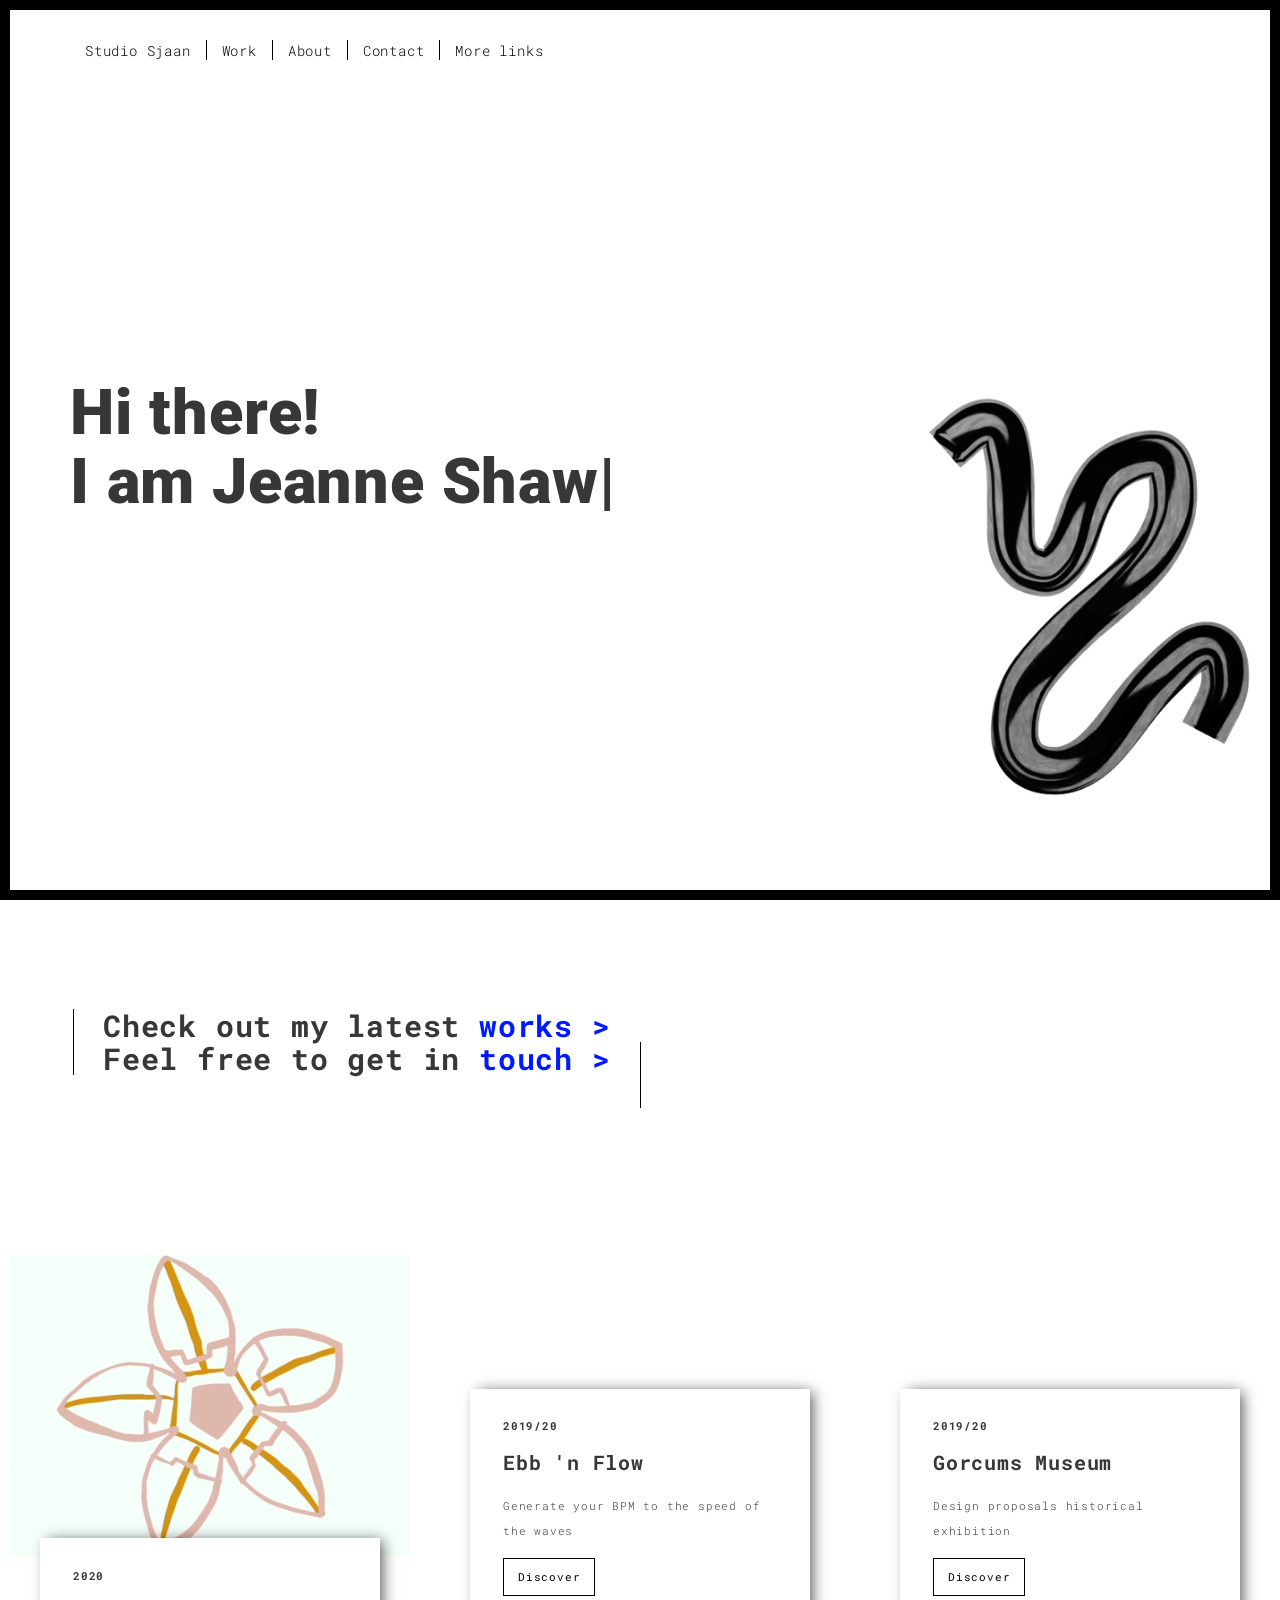
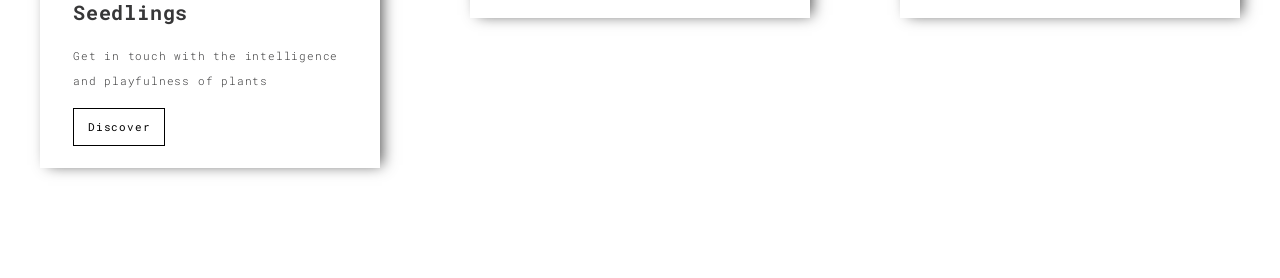
==== commit 95d8aebe: "Update index.html" ====
--- a/index.html
+++ b/index.html
@@ -6,13 +6,13 @@
   <meta name="viewport" content="width=device-width,initial-scale=1.0 maximum-scale=1.0, user-scalable=0">
   
  <!--Omschrijving/ srchterms-->
- <title> Visualicious </title>  
-  <meta title="VISUALICIOUS - art and design">
+ <title> Studio Sjaan </title>  
+  <meta title="Sjaan - art and design">
   <meta name="description" content="Allround design and visual arts">
   <meta name="keywords" content="design, visual arts">
   
 <!--srchterms sm-->
-  <meta property="og:title" content="VISUALICIOUS - art and design" />
+  <meta property="og:title" content="Sjaan - art and design" />
   <meta property="og:description" content="Allround design and visual arts" />
   <meta property="og:image" content="./assets/images/Visualicious_118.png" />
   <meta property="og:url" content="https://www.jeanneshaw.nl" />
@@ -55,7 +55,7 @@
         <div class="collapse navbar-collapse" id="navbar-collapse">
 
           <ul class="nav navbar-nav">
-            <li><a href="./index.html" title="">Visualicious</a></li>
+            <li><a href="./index.html" title="">Studio Sjaan</a></li>
             <li><a href="./works.html" title="">Work</a></li>
             <li><a href="./about.html" title="">About</a></li>
             <li><a href="./contact.html" title="">Contact</a></li>
@@ -209,4 +209,4 @@
   <!---->
 
   </body>
-</html>+</html>
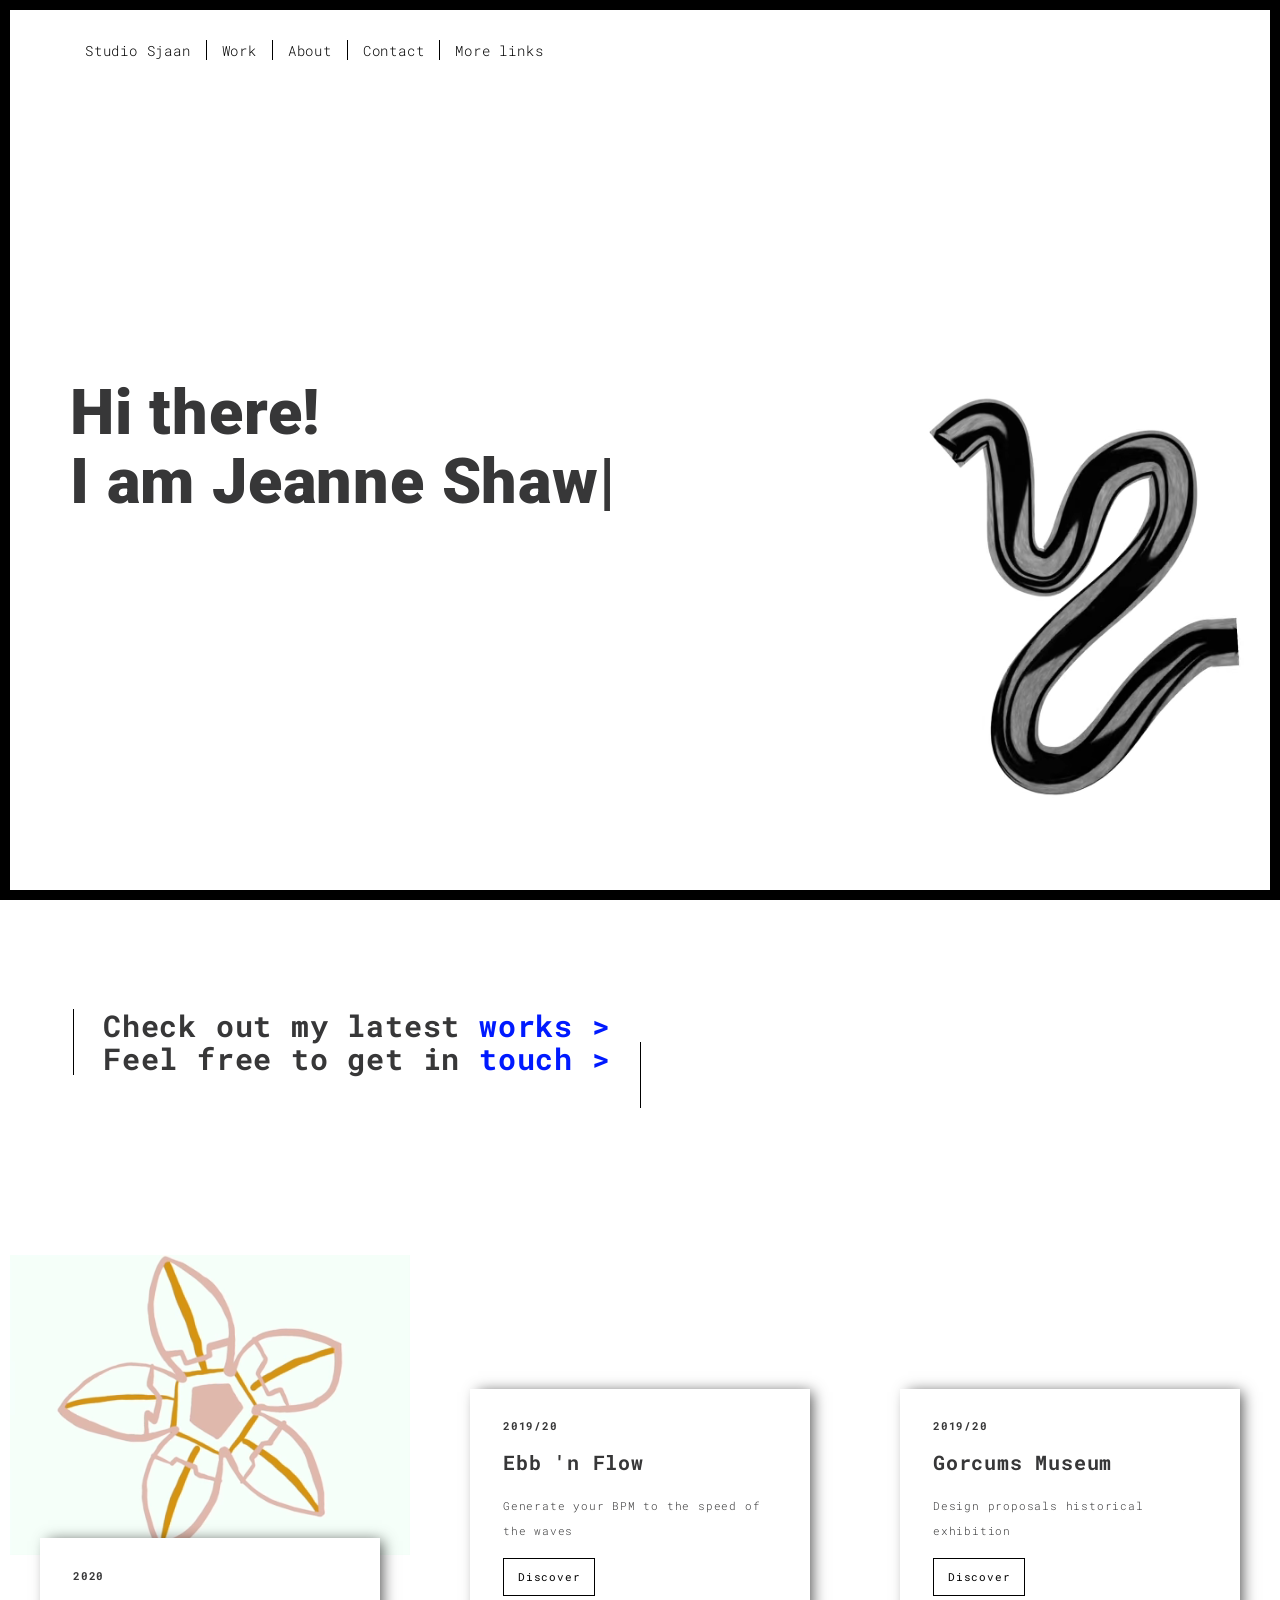
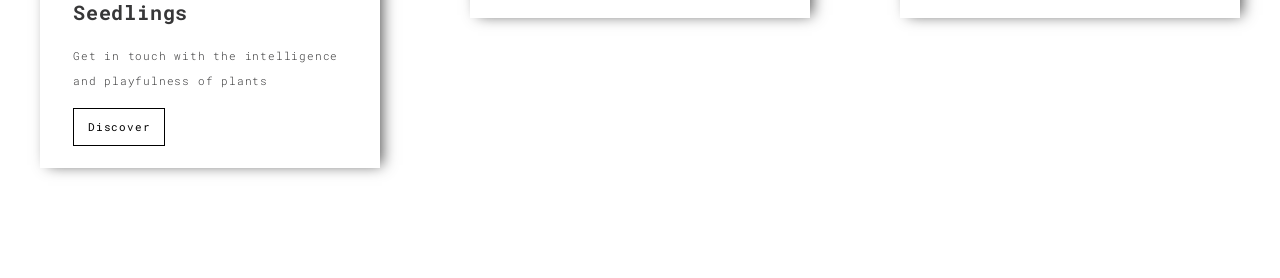
==== commit b1b0d038: "push" ====
--- a/index.html
+++ b/index.html
@@ -110,12 +110,15 @@
   <!---->
 
   <!-- VIDEO -->
-  <video class="video-fixed-home" alt="video" autoplay loop muted playsinline>
+  <video class="video-fixed-home" alt="video" autoplay loop muted playsinline id="myvideo">
     <source src="./assets/vids/kielekiele_kl_1.webm" type="video/webm">
     <source src="./assets/vids/kielekiele_kl_1.mp4" type="video/mp4">
 
     :'( 
   </video>
+
+  <!--script vr video-->
+  <script> document.getElementById('myvideo').play(); </script>
 
 
   
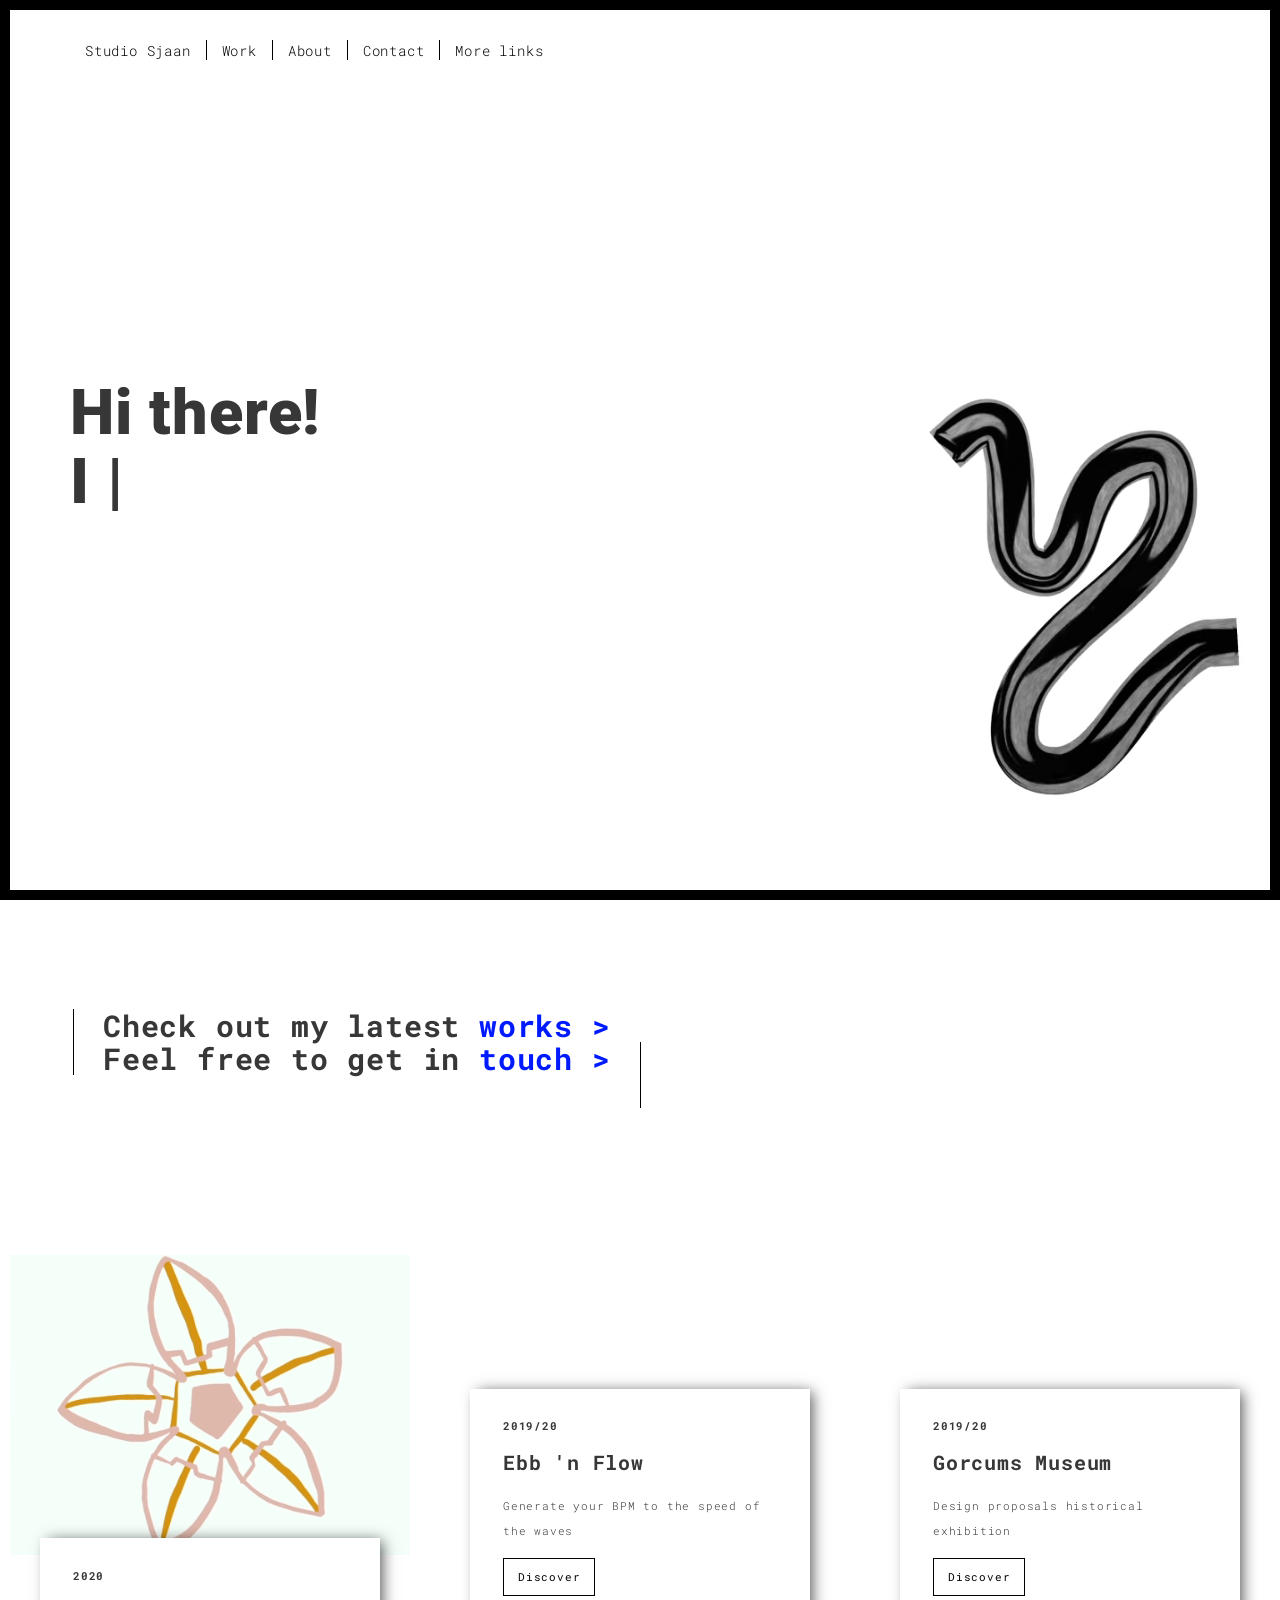
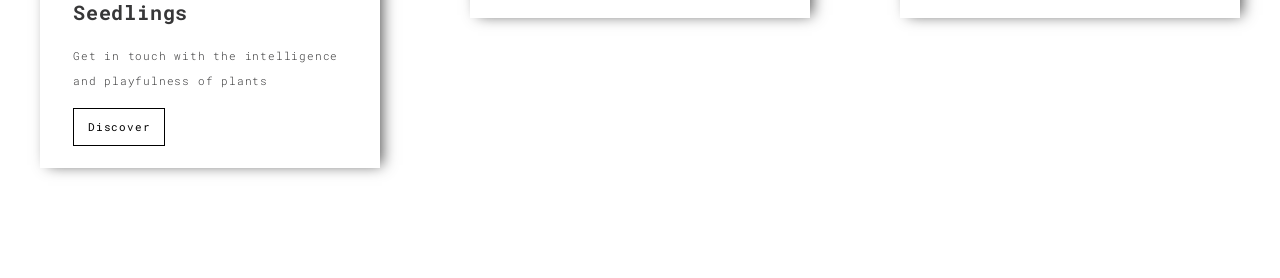
==== commit a3535377: "push" ====
--- a/index.html
+++ b/index.html
@@ -92,7 +92,7 @@
               <br><h1 style="font-size: 7vh;">Hi there!<br>
                 <span>I</span>
                 <span id="typed-strings">
-                  <span>am Jeanne Shaw</span>
+                  <span>'m Sjaan</span>
                   <span>am an allround designer</span>
                   <span>create visual arts</span>
                   <span>'m a plant lover</span>
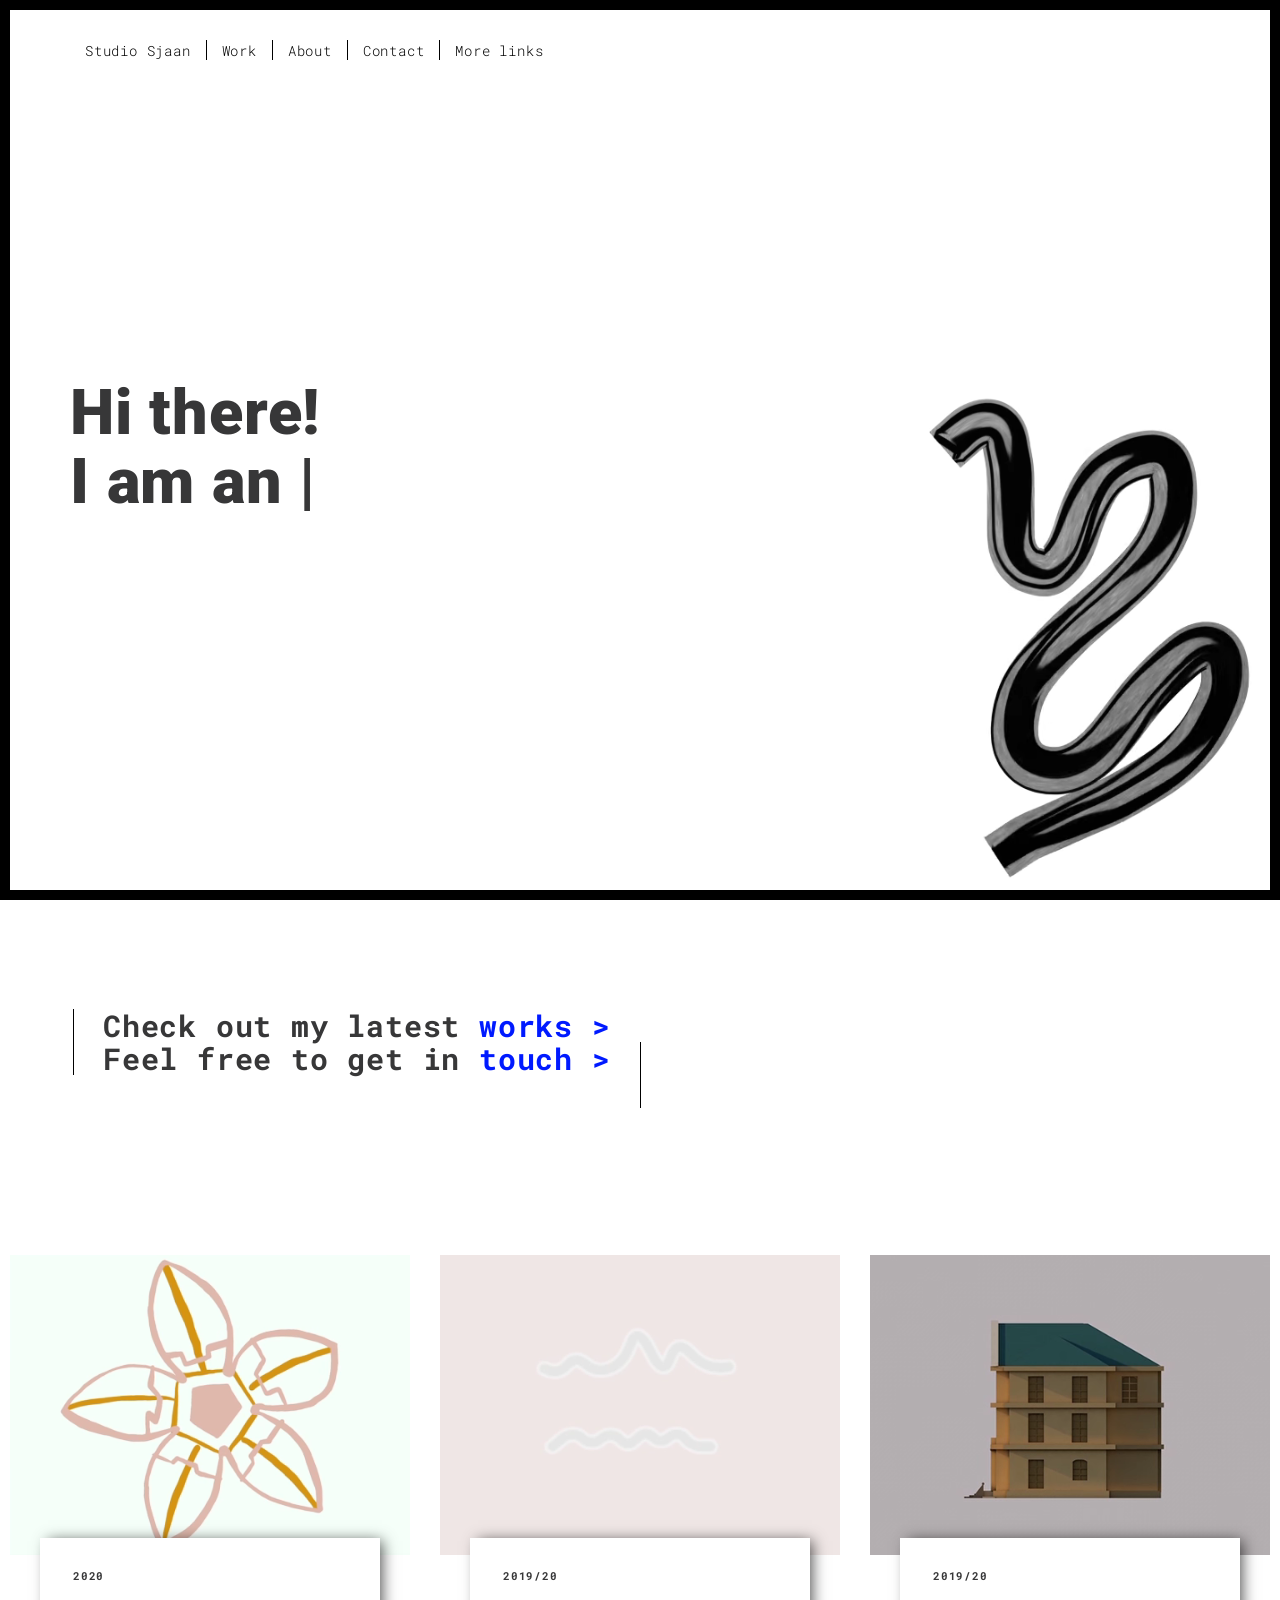
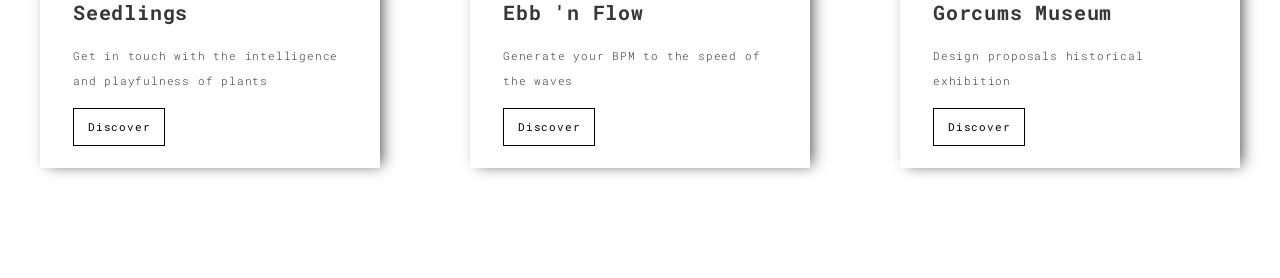
==== commit e34ce1db: "push" ====
--- a/index.html
+++ b/index.html
@@ -117,11 +117,6 @@
     :'( 
   </video>
 
-  <!--script vr video-->
-  <script> document.getElementById('myvideo').play(); </script>
-
-
-  
   <!-- TXT -->
   <div class="section-container" style="margin-left: 5%;">
     <div class="hero-full-wrapper">
@@ -144,7 +139,7 @@
                 <div>
                 <a href="./Seedlings.html" class="black-image-project-hover">
                      <!-- VIDEO -->
-                     <video class="img-responsive" autoplay loop muted playsinline>
+                     <video class="img-responsive" autoplay loop muted playsinline id="myvideo">
                       <source src="./assets/work/Seedlings/blooms.webm" type="video/webm">
                       <source src="./assets/work/Seedlings/blooms.mp4" type="video/mp4">
                     
@@ -165,9 +160,9 @@
               <div class="col-sm-4">
                 <a href="./EbbnFlow.html" class="black-image-project-hover">
                     <!-- VIDEO -->
-                    <video class="img-responsive" alt="video" autoplay loop muted playsinline>
-                      <source src="./assets/work/Ebb 'n Flow /Waveslogootje_3.webm" type="video/webm">
-                      <source src="./assets/work/Ebb 'n Flow /Waveslogootje_3.mp4" type="video/mp4">
+                    <video class="img-responsive" alt="video" autoplay loop muted playsinline id="myvideo">
+                      <source src="./assets/work/Ebb 'n Flow/Waveslogootje_3.webm" type="video/webm">
+                      <source src="./assets/work/Ebb 'n Flow/Waveslogootje_3.mp4" type="video/mp4">
 
                     
                       :'(
@@ -187,9 +182,9 @@
               <div class="col-sm-4">
                 <a href="./Gorcums Museum.html" class="black-image-project-hover">
                   <!-- VIDEO -->
-                  <video class="img-responsive" alt="video" autoplay loop muted playsinline>
-                    <source src="./assets/work/Gorcums museum /GB-_1 kopie.webm" type="video/webm">
-                    <source src="./assets/work/Gorcums museum /GB-_1 kopie.mp4" type="video/mp4">
+                  <video class="img-responsive" alt="video" autoplay loop muted playsinline id="myvideo">
+                    <source src="./assets/work/Gorcums museum/GB-_1 kopie.webm" type="video/webm">
+                    <source src="./assets/work/Gorcums museum/GB-_1 kopie.mp4" type="video/mp4">
                   
                     :'(
                   </video> 
@@ -210,6 +205,9 @@
       </div>
   </div>
   <!---->
+  <!--script vr video-->
+  <script> document.getElementById('myvideo').play(); </script>
 
   </body>
+
 </html>
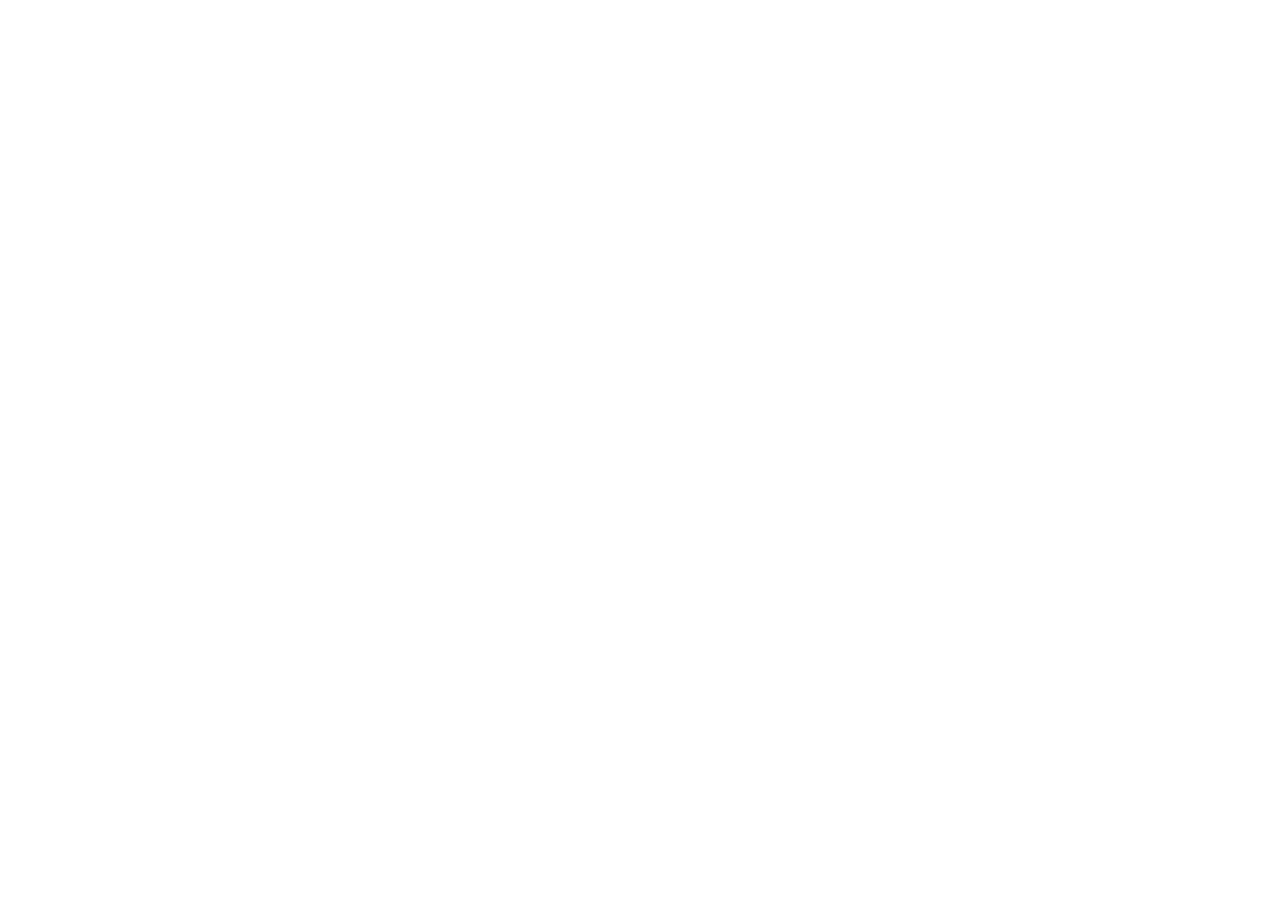
==== commit 3b0ec971: "Add redirect to jeanneshaw.nl in index.html" ====
--- a/index.html
+++ b/index.html
@@ -1,213 +1,9 @@
 <!DOCTYPE html>
-<html lang="en">
-
-<head>
-  <meta charset="UTF-8">
-  <meta name="viewport" content="width=device-width,initial-scale=1.0 maximum-scale=1.0, user-scalable=0">
-  
- <!--Omschrijving/ srchterms-->
- <title> Studio Sjaan </title>  
-  <meta title="Sjaan - art and design">
-  <meta name="description" content="Allround design and visual arts">
-  <meta name="keywords" content="design, visual arts">
-  
-<!--srchterms sm-->
-  <meta property="og:title" content="Sjaan - art and design" />
-  <meta property="og:description" content="Allround design and visual arts" />
-  <meta property="og:image" content="./assets/images/Visualicious_118.png" />
-  <meta property="og:url" content="https://www.jeanneshaw.nl" />
-
-
-  <meta name="google" content="notranslate" />
-
-<!--fv icon-->  
-  <link rel="apple-touch-icon" sizes="114x114" href="./assets/images/Visualicious_118.png">
-  <link href="./assets/images/visualicious-fav-icon.png" rel="icon">
-
-
-
-  <link href="./main.3f6952e4.css" rel="stylesheet">
-</head>
-
-<body>
-
-<!--(B)ORDERRR -->
-<div id="site-border-left"></div>
-<div id="site-border-right"></div>
-<div id="site-border-top"></div>
-<div id="site-border-bottom"></div>
-
-
-<header>
-
-
-    <!--NAVI-->
-    <nav class="navbar navbar-fixed-top navbar-default">
-      <div class="container">
-          <button type="button" class="navbar-toggle collapsed" data-toggle="collapse" data-target="#navbar-collapse" aria-expanded="false">
-            <span class="sr-only">Toggle navigation</span>
-            <span class="icon-bar"></span>
-            <span class="icon-bar"></span>
-            <span class="icon-bar"></span>
-            <span class="icon-bar"></span>
-          </button>
-  
-        <div class="collapse navbar-collapse" id="navbar-collapse">
-
-          <ul class="nav navbar-nav">
-            <li><a href="./index.html" title="">Studio Sjaan</a></li>
-            <li><a href="./works.html" title="">Work</a></li>
-            <li><a href="./about.html" title="">About</a></li>
-            <li><a href="./contact.html" title="">Contact</a></li>
-            <li><a href="./morelinks.html" title="">More links</a></li> 
-          </ul>
-
-        </div> 
-      </div>
-    </nav>
-  </header>
-
-
-      <!--main script-->
-      <script type="text/javascript" src="./main.70a66962.js"></script>
-        
-      <!--txt ani script-->
-      <script>
-        document.addEventListener("DOMContentLoaded", function (event) {
-          type();
-          movingBackgroundImage();
-        });
-      </script>
-
-
-  <!--TXT animation-->
-  <div class="hero-full-container background-image-container">
-
-    <div class="container">
-      
-      <div class="row">
-        <div class="col-xs-12">
-          <div class="hero-full-wrapper">
-            <div class="text-content">
-              <br><h1 style="font-size: 7vh;">Hi there!<br>
-                <span>I</span>
-                <span id="typed-strings">
-                  <span>'m Sjaan</span>
-                  <span>am an allround designer</span>
-                  <span>create visual arts</span>
-                  <span>'m a plant lover</span>
-                  <span>like to explore technologies</span>
-                  <span>love that you're here</span>
-                </span>
-                <span id="typed"></span>
-              </h1><br><br>
-            </div>
-          </div>
-        </div>
-      </div>     
-    </div>
-  </div>
-  <!---->
-
-  <!-- VIDEO -->
-  <video class="video-fixed-home" alt="video" autoplay loop muted playsinline id="myvideo">
-    <source src="./assets/vids/kielekiele_kl_1.webm" type="video/webm">
-    <source src="./assets/vids/kielekiele_kl_1.mp4" type="video/mp4">
-
-    :'( 
-  </video>
-
-  <!-- TXT -->
-  <div class="section-container" style="margin-left: 5%;">
-    <div class="hero-full-wrapper">
-    <div class="text-content">
-    
-      <h2 style="left: 0; column-fill: balance;">Check out my latest <a href="./works.html" title="works">works > </a><br>
-      Feel free to get in <a href="./contact.html" title="get in touch">touch ></a></h2>
-    </div>
-    </div>
-  </div>
-  
-  <!-- Links nr Works -->
-  <div class="section-container">
-      <div class="carousel-inner">
-        <div class="item active">
-            <div class="row">
-
-              <!-- SEEDLINGS -->
-              <div class="col-sm-4">
-                <div>
-                <a href="./Seedlings.html" class="black-image-project-hover">
-                     <!-- VIDEO -->
-                     <video class="img-responsive" autoplay loop muted playsinline id="myvideo">
-                      <source src="./assets/work/Seedlings/blooms.webm" type="video/webm">
-                      <source src="./assets/work/Seedlings/blooms.mp4" type="video/mp4">
-                    
-                      :'(
-                    </video>
-                  
-                </a>
-                </div>
-                <div class="card-container-dropshadow">
-                  <h4>2020</h4>
-                  <h3>Seedlings</h3>
-                  <p>Get in touch with the intelligence and playfulness of plants</p>
-                  <a href="./Seedlings.html" class="btn btn-default">Discover</a>
-                </div>
-              </div> 
-
-              <!--Ebb n flow -->
-              <div class="col-sm-4">
-                <a href="./EbbnFlow.html" class="black-image-project-hover">
-                    <!-- VIDEO -->
-                    <video class="img-responsive" alt="video" autoplay loop muted playsinline id="myvideo">
-                      <source src="./assets/work/Ebb 'n Flow/Waveslogootje_3.webm" type="video/webm">
-                      <source src="./assets/work/Ebb 'n Flow/Waveslogootje_3.mp4" type="video/mp4">
-
-                    
-                      :'(
-                    </video> 
-                  
-                </a>
-                <div class="card-container-dropshadow">
-                  <h4>2019/20</h4>
-                  <h3>Ebb 'n Flow</h3>
-                  <p>Generate your BPM to the speed of the waves</p>
-                  <a href="./EbbnFlow.html" class="btn btn-default">Discover</a>
-                </div>      
-              </div>
-
-
-              <!-- Gorcums museum -->
-              <div class="col-sm-4">
-                <a href="./Gorcums Museum.html" class="black-image-project-hover">
-                  <!-- VIDEO -->
-                  <video class="img-responsive" alt="video" autoplay loop muted playsinline id="myvideo">
-                    <source src="./assets/work/Gorcums museum/GB-_1 kopie.webm" type="video/webm">
-                    <source src="./assets/work/Gorcums museum/GB-_1 kopie.mp4" type="video/mp4">
-                  
-                    :'(
-                  </video> 
-                  
-                </a>
-                <div class="card-container-dropshadow">
-                  <h4>2019/20</h4>
-                  <h3>Gorcums Museum</h3>
-                  <p>Design proposals historical exhibition</p>
-                  <a href="./Gorcums Museum.html" class="btn btn-default">Discover</a>
-                </div>
-              </div>
-
-
-
-            </div>
-            </div>
-      </div>
-  </div>
-  <!---->
-  <!--script vr video-->
-  <script> document.getElementById('myvideo').play(); </script>
-
+<html>
+  <head>
+    <meta http-equiv="refresh" content="0; url=https://jeanneshaw.nl">
+  </head>
+  <body>
+    <p>Je wordt doorverwezen naar <a href="https://jeanneshaw.nl">jeanneshaw.nl</a>...</p>
   </body>
-
 </html>
